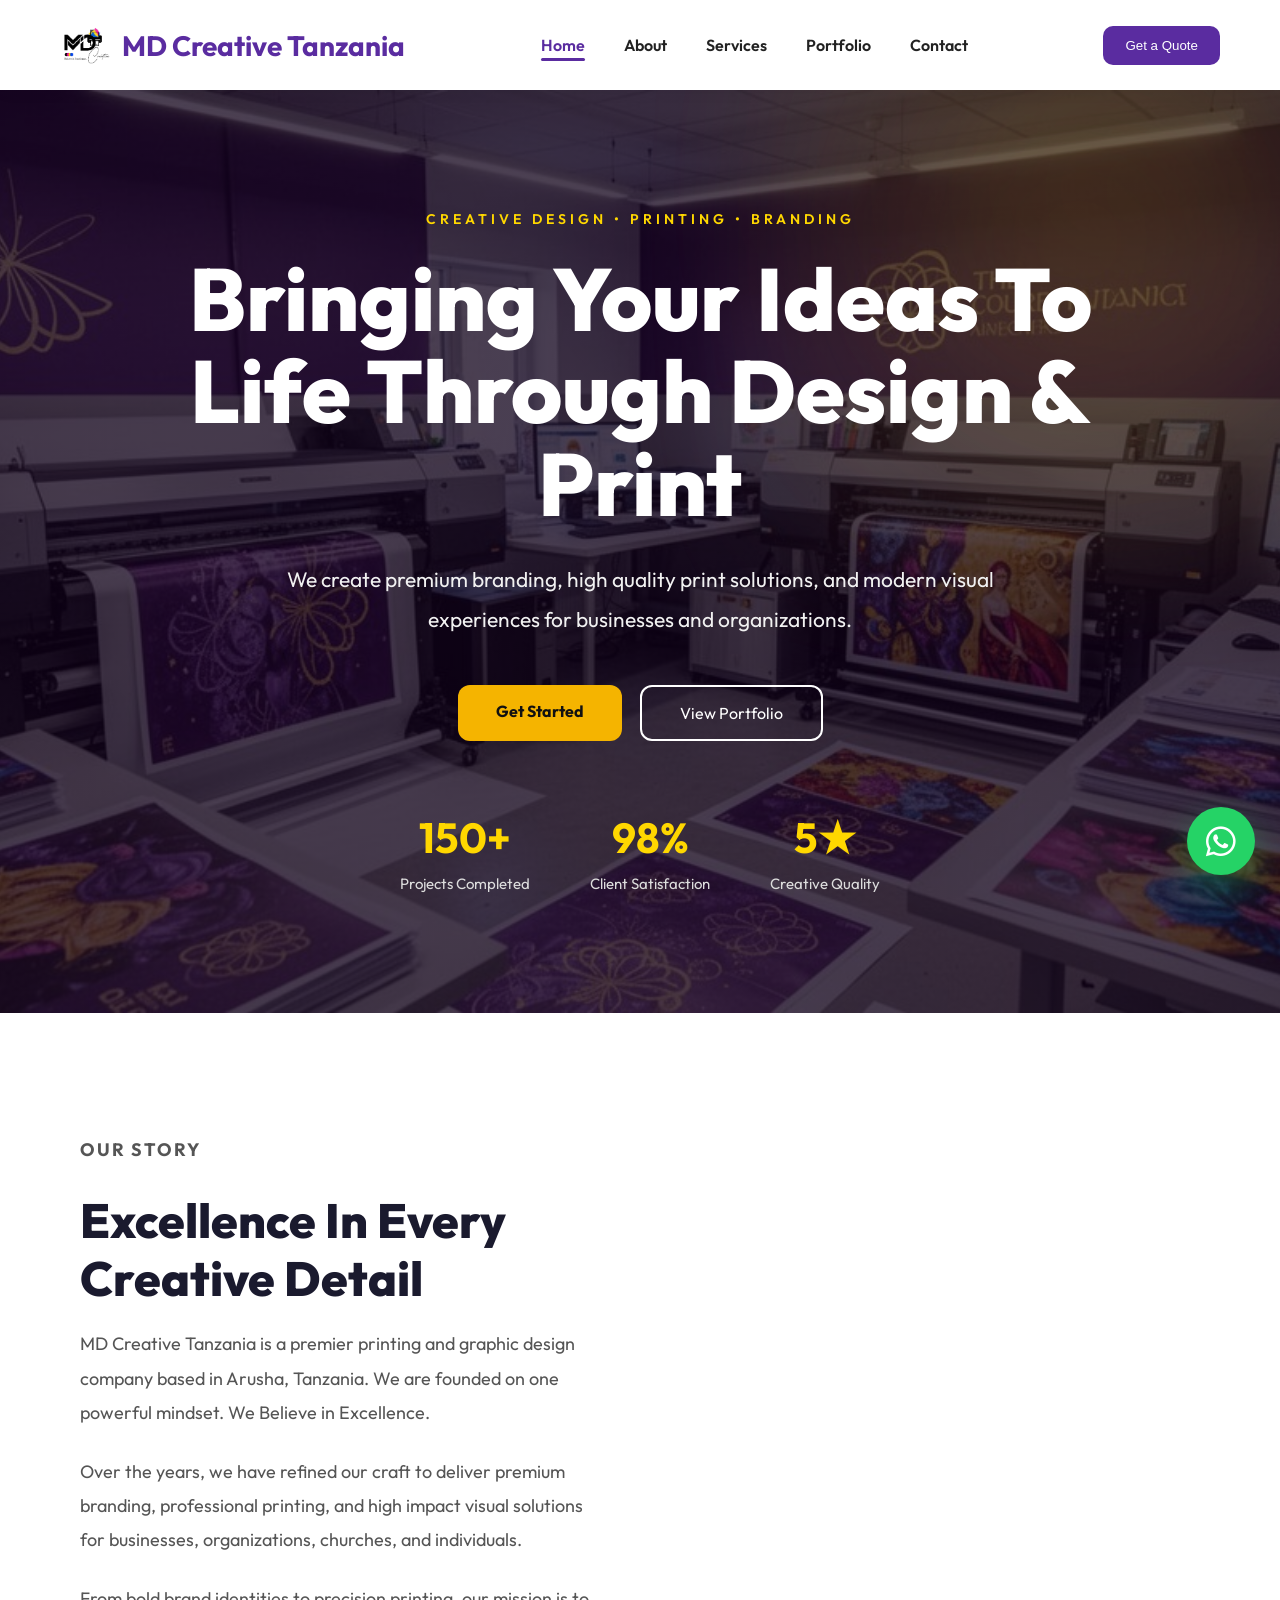
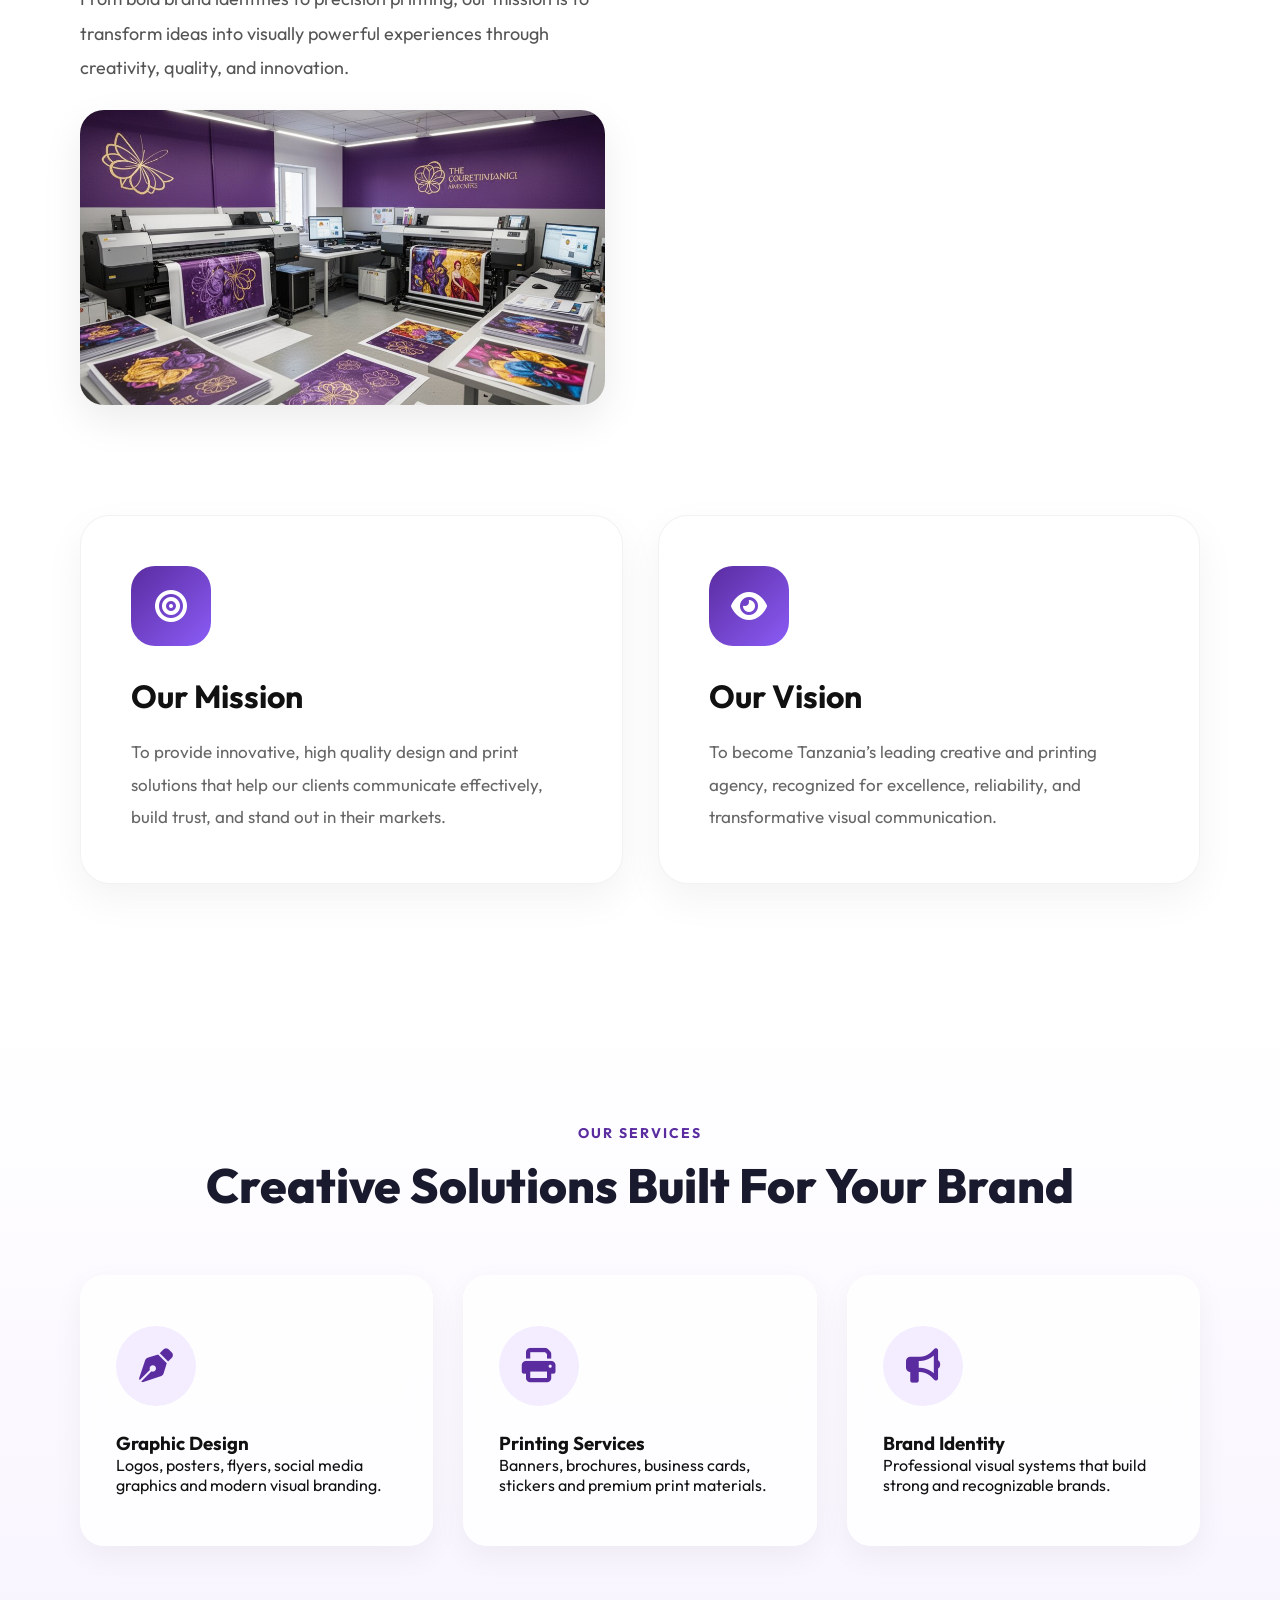
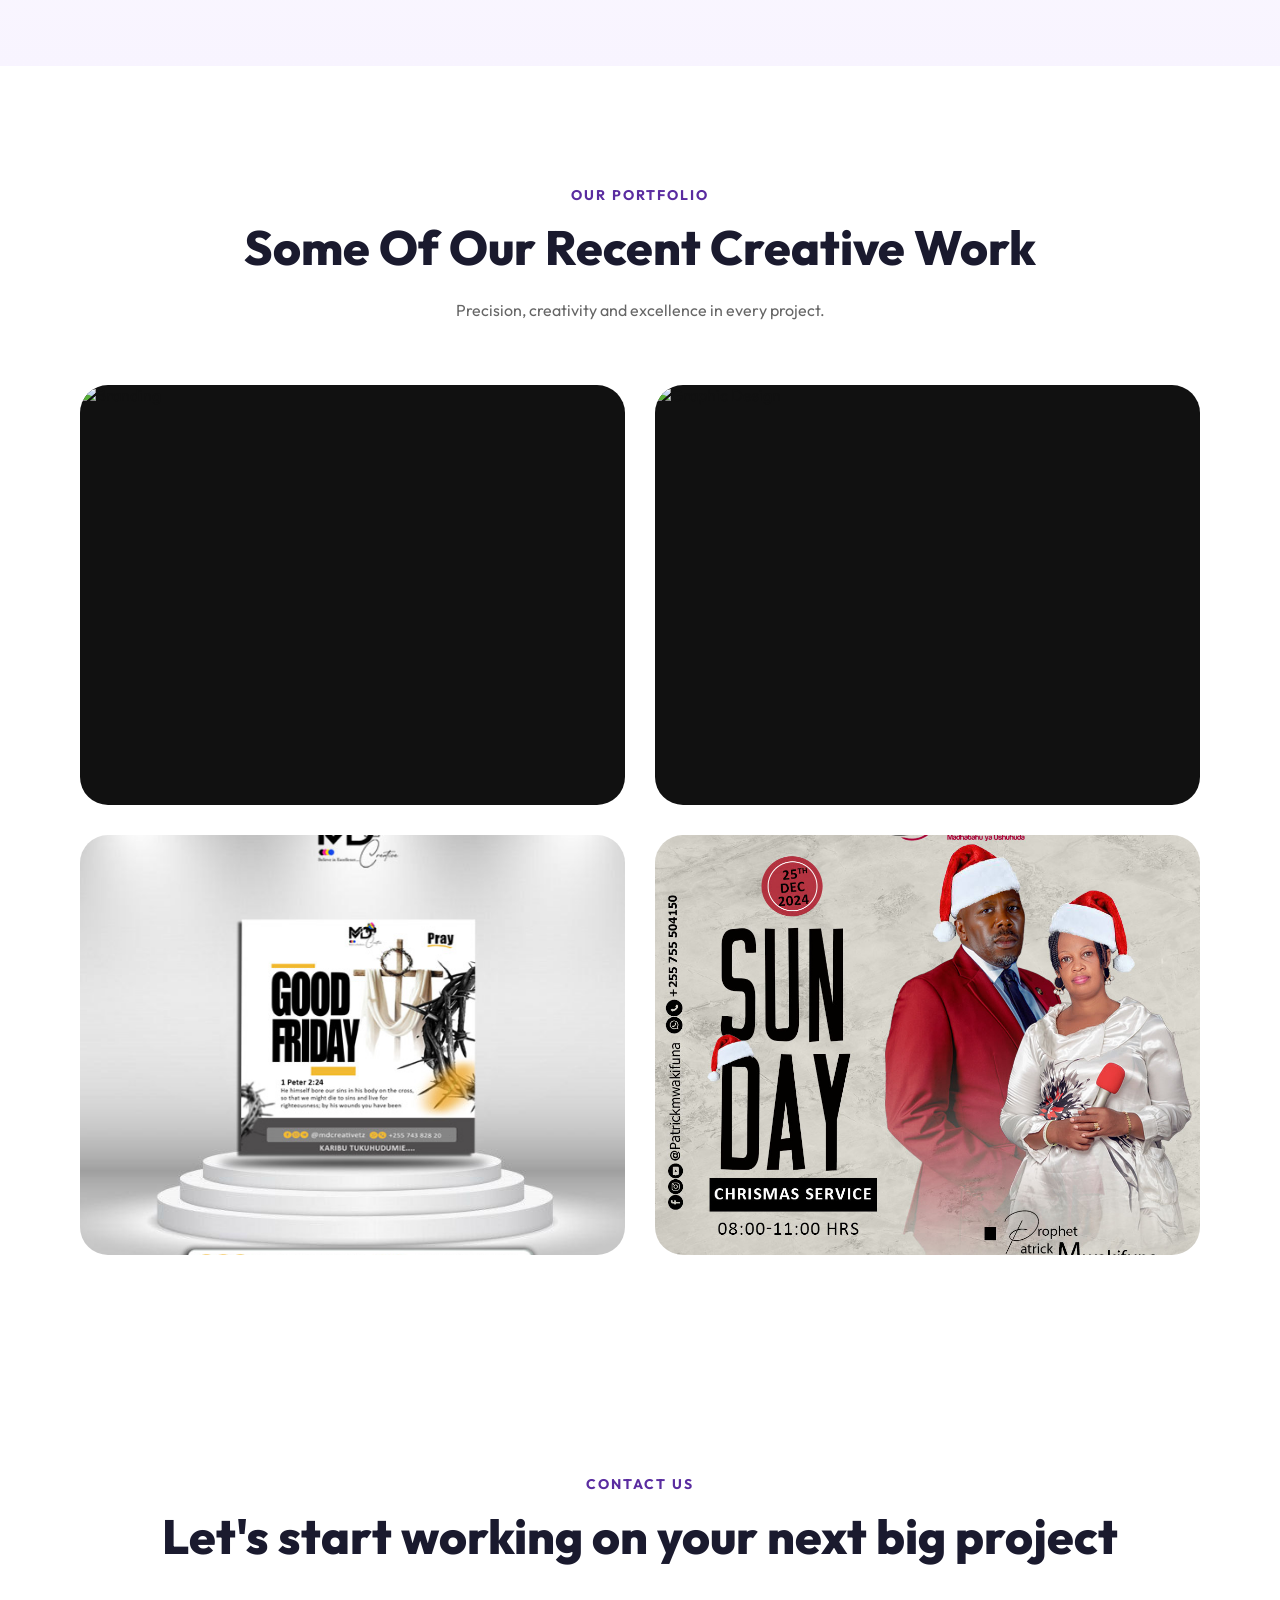
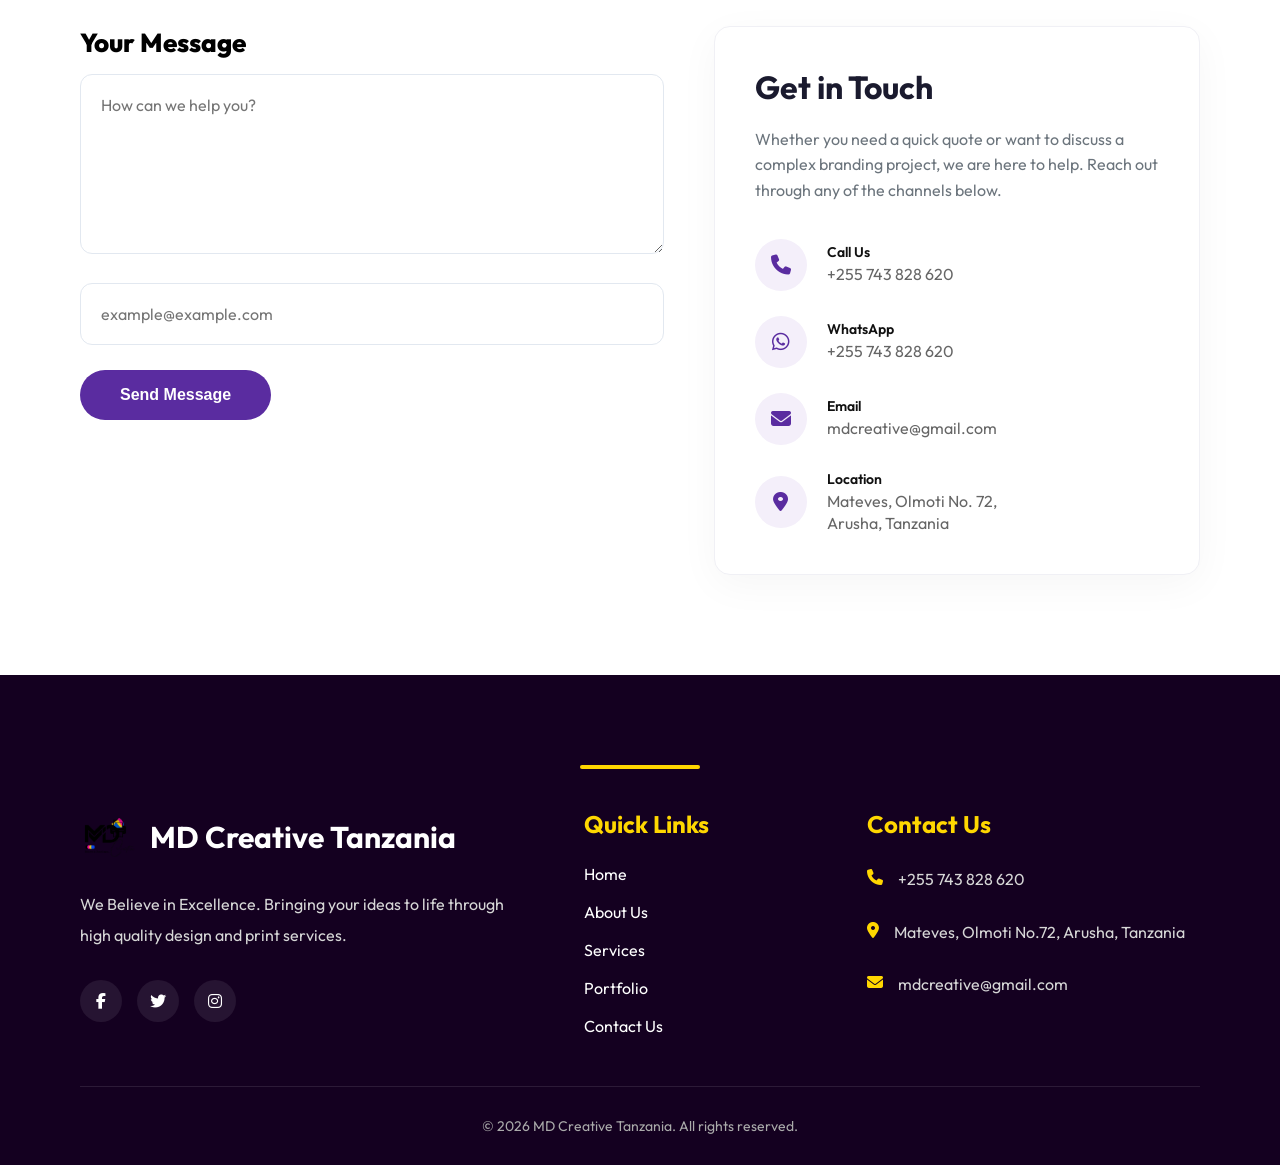
==== index.html @ 498f321c "premium about and mission section update" ====
<!DOCTYPE html>
<html lang="en">

<head>
  <meta charset="UTF-8" />
  <meta name="viewport" content="width=device-width, initial-scale=1.0"/>
  <title>MD Creative Tanzania</title>
  <meta name="description" content="MD Creative Tanzania provides graphic design, branding, printing and creative solutions.">
  <link rel="icon" href="assets/logo.png">
  <link rel="stylesheet" href="style.css">
  <link rel="preconnect" href="https://fonts.googleapis.com">
  <link rel="preconnect" href="https://fonts.gstatic.com" crossorigin>
  <link href="https://fonts.googleapis.com/css2?family=Outfit:wght@400;600;700;800&display=swap" rel="stylesheet">
  <link rel="stylesheet" href="https://cdnjs.cloudflare.com/ajax/libs/font-awesome/6.5.1/css/all.min.css">
</head>

<body>

  <div class="loader">
    <div class="loader-circle"></div>
  </div>

  <a href="https://wa.me/255743828620" class="whatsapp-btn" target="_blank">
    <i class="fab fa-whatsapp"></i>
  </a>

  <header class="navbar">
    <div class="logo">
      <img src="assets/logo.png" alt="MD Creative Logo">
      <h2>MD Creative Tanzania</h2>
    </div>
    <nav>
      <a class="active" href="#home">Home</a>
      <a href="#about">About</a>
      <a href="#services">Services</a>
      <a href="#portfolio">Portfolio</a>
      <a href="#contact">Contact</a>
    </nav>
    <button class="quote-btn">
      Get a Quote
    </button>
  </header>

  <section class="hero" id="home">
    <div class="hero-gradient"></div>
    <div class="hero-content">
      <p class="small-text">CREATIVE DESIGN • PRINTING • BRANDING</p>
      <h1>Bringing Your Ideas To Life Through Design & Print</h1>
      <p class="hero-description">
        We create premium branding, high quality print solutions, and modern visual experiences for businesses and organizations.
      </p>
      <div class="hero-buttons">
        <a href="#contact" class="primary-btn">Get Started</a>
        <a href="#portfolio" class="secondary-btn">View Portfolio</a>
      </div>
      <div class="hero-stats">
        <div class="hero-stat">
          <h3>150+</h3>
          <p>Projects Completed</p>
        </div>
        <div class="hero-stat">
          <h3>98%</h3>
          <p>Client Satisfaction</p>
        </div>
        <div class="hero-stat">
          <h3>5★</h3>
          <p>Creative Quality</p>
        </div>
      </div>
    </div>
  </section>

  <section class="about fade-up" id="about">
    <div class="about-container-wrapper">
      <div class="about-text">
        <p class="section-tag">Our Story</p>
        <h2>Excellence In Every Creative Detail</h2>
        <p>
          MD Creative Tanzania is a premier printing and graphic design company based in Arusha, Tanzania. We are founded on one powerful mindset. We Believe in Excellence.
        </p>
        <p>
          Over the years, we have refined our craft to deliver premium branding, professional printing, and high impact visual solutions for businesses, organizations, churches, and individuals.
        </p>
        <p>
          From bold brand identities to precision printing, our mission is to transform ideas into visually powerful experiences through creativity, quality, and innovation.
        </p>
      </div>
      <div class="about-image">
        <img src="assets/print.jpg" alt="MD Creative Tanzania">
      </div>
    </div>

    <div class="mission-section">
      <div class="mission-container">
        <div class="mission-card">
          <div class="mission-icon">
            <i class="fas fa-bullseye"></i>
          </div>
          <h3>Our Mission</h3>
          <p>
            To provide innovative, high quality design and print solutions that help our clients communicate effectively, build trust, and stand out in their markets.
          </p>
        </div>
        <div class="mission-card">
          <div class="mission-icon">
            <i class="fas fa-eye"></i>
          </div>
          <h3>Our Vision</h3>
          <p>
            To become Tanzania’s leading creative and printing agency, recognized for excellence, reliability, and transformative visual communication.
          </p>
        </div>
      </div>
    </div>
  </section>

  <section class="services fade-up" id="services">
    <div class="services-header">
      <p class="section-tag">Our Services</p>
      <h2>Creative Solutions Built For Your Brand</h2>
    </div>
    <div class="services-grid">
      <div class="service-card">
        <div class="service-icon">
          <i class="fas fa-pen-nib"></i>
        </div>
        <h3>Graphic Design</h3>
        <p>Logos, posters, flyers, social media graphics and modern visual branding.</p>
      </div>
      <div class="service-card">
        <div class="service-icon">
          <i class="fas fa-print"></i>
        </div>
        <h3>Printing Services</h3>
        <p>Banners, brochures, business cards, stickers and premium print materials.</p>
      </div>
      <div class="service-card">
        <div class="service-icon">
          <i class="fas fa-bullhorn"></i>
        </div>
        <h3>Brand Identity</h3>
        <p>Professional visual systems that build strong and recognizable brands.</p>
      </div>
    </div>
  </section>

  <section class="portfolio" id="portfolio">
    <div class="portfolio-header">
      <p class="section-tag">Our Portfolio</p>
      <h2>Some Of Our Recent Creative Work</h2>
      <p class="portfolio-subtitle">Precision, creativity and excellence in every project.</p>
    </div>
    <div class="portfolio-grid">
      <div class="portfolio-item">
        <img src="assets/work1.jpg" alt="Branding">
        <div class="portfolio-overlay">
          <span class="portfolio-category">Branding</span>
          <h3>Doz Banana Bread Labels</h3>
        </div>
      </div>
      <div class="portfolio-item">
        <img src="assets/work2.jpg" alt="Graphic Design">
        <div class="portfolio-overlay">
          <span class="portfolio-category">Graphic Design</span>
          <h3>MD Creative Services</h3>
        </div>
      </div>
      <div class="portfolio-item">
        <img src="assets/work3.jpg" alt="Posters & Flyers">
        <div class="portfolio-overlay">
          <span class="portfolio-category">Posters & Flyers</span>
          <h3>Good Friday Poster</h3>
        </div>
      </div>
      <div class="portfolio-item">
        <img src="assets/work4.jpg" alt="Branding">
        <div class="portfolio-overlay">
          <span class="portfolio-category">Branding</span>
          <h3>Easter Event</h3>
        </div>
      </div>
    </div>
  </section>

  <section class="contact" id="contact">
    <div class="contact-header">
      <p class="section-tag">Contact Us</p>
      <h2>Let's start working on your next big project</h2>
    </div>
    <div class="contact-container">
      <div class="contact-form-wrapper">
        <form class="contact-form">
          <div class="form-group">
            <label>Your Message</label>
            <textarea placeholder="How can we help you?" required></textarea>
          </div>
          <div class="form-group">
            <input type="email" placeholder="example@example.com" required>
          </div>
          <button type="submit" class="send-btn">Send Message</button>
        </form>
      </div>
      <div class="contact-info-card">
        <h3>Get in Touch</h3>
        <p class="info-desc">
          Whether you need a quick quote or want to discuss a complex branding project, we are here to help. Reach out through any of the channels below.
        </p>
        <div class="info-links-list">
          <div class="info-item">
            <div class="info-icon-box">
              <i class="fas fa-phone"></i>
            </div>
            <div class="info-text">
              <span>Call Us</span>
              <p>+255 743 828 620</p>
            </div>
          </div>
          <div class="info-item">
            <div class="info-icon-box">
              <i class="fab fa-whatsapp"></i>
            </div>
            <div class="info-text">
              <span>WhatsApp</span>
              <p>+255 743 828 620</p>
            </div>
          </div>
          <div class="info-item">
            <div class="info-icon-box">
              <i class="fas fa-envelope"></i>
            </div>
            <div class="info-text">
              <span>Email</span>
              <p>mdcreative@gmail.com</p>
            </div>
          </div>
          <div class="info-item">
            <div class="info-icon-box">
              <i class="fas fa-location-dot"></i>
            </div>
            <div class="info-text">
              <span>Location</span>
              <p>Mateves, Olmoti No. 72,<br>Arusha, Tanzania</p>
            </div>
          </div>
        </div>
      </div>
    </div>
  </section>

  <footer class="footer">
    <div class="footer-container">
      <div class="footer-box">
        <div class="footer-logo">
          <img src="assets/logo.png" alt="Logo">
          <h2>MD Creative Tanzania</h2>
        </div>
        <p>
          We Believe in Excellence. Bringing your ideas to life through high quality design and print services.
        </p>
        <div class="social-icons">
          <a href="#"><i class="fab fa-facebook-f"></i></a>
          <a href="#"><i class="fab fa-twitter"></i></a>
          <a href="#"><i class="fab fa-instagram"></i></a>
        </div>
      </div>
      <div class="footer-box">
        <h3>Quick Links</h3>
        <div class="footer-links">
          <a href="#home">Home</a>
          <a href="#about">About Us</a>
          <a href="#services">Services</a>
          <a href="#portfolio">Portfolio</a>
          <a href="#contact">Contact Us</a>
        </div>
      </div>
      <div class="footer-box">
        <h3>Contact Us</h3>
        <div class="footer-contact">
          <p><i class="fas fa-phone"></i> +255 743 828 620</p>
          <p><i class="fas fa-location-dot"></i> Mateves, Olmoti No.72, Arusha, Tanzania</p>
          <p><i class="fas fa-envelope"></i> mdcreative@gmail.com</p>
        </div>
      </div>
    </div>
    <div class="footer-bottom">
      <p>© 2026 MD Creative Tanzania. All rights reserved.</p>
    </div>
  </footer>

  <script src="script.js"></script>
</body>
</html>
---- style.css ----
*{
  margin:0;
  padding:0;
  box-sizing:border-box;
  scroll-behavior:smooth;
}

body{
  font-family:'Outfit', sans-serif;
  background:white;
  overflow-x:hidden;
  color:#111;
}

/* NAVBAR */

.navbar{
  display:flex;
  justify-content:space-between;
  align-items:center;
  padding:20px 60px;
  background:rgba(255,255,255,0.75);
  backdrop-filter:blur(12px);
  position:sticky;
  top:0;
  z-index:1000;
  box-shadow:0 2px 15px rgba(0,0,0,0.05);
}

.logo{
  display:flex;
  align-items:center;
  gap:12px;
}

.logo img{
  width:50px;
  height:50px;
  object-fit:contain;
}

.logo h2{
  font-size:28px;
  color:#5a2ca0;
}

nav a{
  text-decoration:none;
  color:#222;
  margin:0 18px;
  font-weight:600;
  transition:0.3s ease;
}

nav a:hover,
nav a.active{
  color:#5a2ca0;
}

.quote-btn{
  background:#5a2ca0;
  color:white;
  border:none;
  padding:12px 22px;
  border-radius:10px;
  cursor:pointer;
  transition:0.3s ease;
}

.quote-btn:hover{
  background:#4b0082;
  transform:translateY(-2px);
}

/* HERO */

.hero{
  position:relative;
  min-height:100vh;
  background: linear-gradient(rgba(15,0,25,0.75), rgba(15,0,25,0.75)), url('assets/hero.jpg');
  background-size:cover;
  background-position:center;
  display:flex;
  justify-content:center;
  align-items:center;
  padding:120px 20px;
  overflow:hidden;
  animation: heroZoom 25s ease-in-out infinite alternate;
}

.hero-gradient{
  position:absolute;
  width:700px;
  height:700px;
  background: radial-gradient(rgba(255,215,0,0.12), transparent);
  top:-200px;
  right:-150px;
  filter:blur(50px);
  animation:floatGlow 10s ease-in-out infinite;
}

.hero-content{
  position:relative;
  z-index:2;
  max-width:950px;
  text-align:center;
}

.small-text{
  color:gold;
  letter-spacing:4px;
  font-size:14px;
  margin-bottom:25px;
  font-weight:600;
}

.hero h1{
  font-size:88px;
  line-height:1.05;
  font-weight:800;
  color:white;
  margin-bottom:30px;
}

.hero-description{
  color:#f1f1f1;
  font-size:21px;
  line-height:1.9;
  max-width:760px;
  margin:auto;
  margin-bottom:45px;
}

.hero-buttons{
  display:flex;
  justify-content:center;
  gap:18px;
  margin-bottom:70px;
}

.hero-stats{
  display:flex;
  justify-content:center;
  gap:60px;
  flex-wrap:wrap;
}

.hero-stat{
  color:white;
}

.hero-stat h3{
  font-size:42px;
  color:gold;
  margin-bottom:10px;
}

.hero-stat p{
  color:#ddd;
  font-size:15px;
}

.primary-btn{
  background:#f5b400;
  color:#111;
  padding:16px 38px;
  border-radius:12px;
  text-decoration:none;
  font-weight:700;
  transition:0.3s;
}

.primary-btn:hover,
.quote-btn:hover{
  transform:translateY(-4px);
  box-shadow:0 12px 30px rgba(245,180,0,0.35);
}

.secondary-btn{
  border:2px solid white;
  color:white;
  padding:16px 38px;
  border-radius:12px;
  text-decoration:none;
  transition:0.3s;
}

.secondary-btn:hover{
  background:white;
  color:#2b0047;
  transform:translateY(-4px);
}

/* SECTION TITLES (HAPA NDIO TUMEWEKA UKUBWA NA RANGI IFANANE NA CONTACT) */

.section-tag {
  color: #5a2ca0; 
  font-weight: 700;
  letter-spacing: 2px;
  margin-bottom: 15px;
  text-transform: uppercase;
  font-size: 14px;
  display: block;
}

.about-text h2,
.services-header h2,
.portfolio-header h2,
.contact-header h2 {
  font-size: 48px;       
  font-weight: 800;       
  color: #1a1a2e;        
  line-height: 1.2;
  margin-bottom: 20px;
}

.services-header,
.portfolio-header,
.contact-header {
  text-align: center; 
  margin-bottom: 60px;
}

/* ABOUT */

.about{
  display:grid;
  grid-template-columns:1fr 1fr;
  gap:70px;
  align-items:center;
  padding:120px 80px;
  background:white;
  position:relative;
  z-index:2;
}

.about-text p{
  color:#555;
  line-height:1.9;
  margin-bottom:25px;
  font-size:18px;
}

.about-image img{
  width:100%;
  border-radius:24px;
  display:block;
  box-shadow:0 15px 40px rgba(0,0,0,0.08);
}

/* MISSION & VISION */

.mission-section{
  grid-column: span 2; /* Inafanya mission ijae chini ya about vizuri */
  padding: 40px 0 0 0;
  background:white;
}

.mission-container{
  display:grid;
  grid-template-columns:repeat(2,1fr);
  gap:35px;
}

.mission-card{
  background:#fff;
  padding:50px;
  border-radius:30px;
  box-shadow: 0 15px 40px rgba(0,0,0,0.05);
  transition:0.4s;
  border:1px solid rgba(0,0,0,0.05);
}

.mission-card:hover{
  transform:translateY(-10px);
}

.mission-icon{
  width:80px;
  height:80px;
  background: linear-gradient(135deg, #5a2ca0, #8b5cf6);
  border-radius:24px;
  display:flex;
  justify-content:center;
  align-items:center;
  color:white;
  font-size:32px;
  margin-bottom:30px;
}

.mission-card h3{
  font-size:32px;
  margin-bottom:20px;
}

.mission-card p{
  color:#666;
  line-height:1.9;
  font-size:17px;
}

/* SERVICES */

.services{
  padding:120px 80px;
  background: linear-gradient(to bottom, #ffffff, #f8f4ff);
}

.services-grid{
  display:grid;
  grid-template-columns:repeat(3,1fr);
  gap:30px;
}

.service-card{
  background:rgba(255,255,255,0.75);
  backdrop-filter:blur(10px);
  padding:50px 35px;
  border-radius:24px;
  box-shadow:0 10px 30px rgba(0,0,0,0.05);
  transition:0.4s;
  border:1px solid rgba(255,255,255,0.4);
}

.service-card:hover{
  transform:translateY(-12px);
  box-shadow:0 15px 40px rgba(90,44,160,0.15);
}

.service-icon{
  width:80px;
  height:80px;
  background:#f3edff;
  border-radius:50%;
  display:flex;
  align-items:center;
  justify-content:center;
  font-size:34px;
  margin-bottom:25px;
  color:#5a2ca0;
}

/* PORTFOLIO */

.portfolio{
  padding:120px 80px;
  background:white;
}

.portfolio-subtitle{
  max-width:700px;
  margin:auto;
  color:#666;
  line-height:1.8;
  margin-top:20px;
}

.portfolio-grid{
  display:grid;
  grid-template-columns:repeat(2,1fr);
  gap:30px;
}

.portfolio-item{
  position:relative;
  overflow:hidden;
  border-radius:28px;
  cursor:pointer;
  height:420px;
  background:#111;
}

.portfolio-item img{
  width:100%;
  height:100%;
  object-fit:cover;
  transition:0.6s;
}

.portfolio-overlay{
  position:absolute;
  inset:0;
  background: linear-gradient(to top, rgba(0,0,0,0.85), rgba(0,0,0,0.1));
  display:flex;
  flex-direction:column;
  justify-content:flex-end;
  padding:35px;
  opacity:0;
  transition:0.5s;
}

.portfolio-category{
  background:white;
  color:#111;
  width:fit-content;
  padding:8px 18px;
  border-radius:40px;
  font-size:14px;
  font-weight:600;
  margin-bottom:18px;
}

.portfolio-overlay h3{
  color:white;
  font-size:30px;
  line-height:1.3;
}

.portfolio-item:hover img{
  transform:scale(1.08);
}

.portfolio-item:hover .portfolio-overlay{
  opacity:1;
}

/* CONTACT */

.contact {
  padding: 100px 80px;
  background: #ffffff;
  font-family: 'Outfit', sans-serif;
}

.contact-container {
  display: grid;
  grid-template-columns: 1.2fr 1fr;
  gap: 50px;
  max-width: 1200px;
  margin: 0 auto;
  align-items: start;
}

.contact-form-wrapper {
  background: #ffffff;
}

.form-group {
  margin-bottom: 25px;
}

.form-group label {
  display: block;
  font-size: 26px;
  font-weight: 800;
  color: #000000;
  margin-bottom: 15px;
}

.contact-form textarea {
  width: 100%;
  min-height: 180px;
  padding: 20px;
  border: 1px solid #e2e8f0;
  border-radius: 12px;
  font-size: 16px;
  font-family: inherit;
  resize: vertical;
  background: #ffffff;
  transition: 0.3s;
}

.contact-form input[type="email"] {
  width: 100%;
  padding: 20px;
  border: 1px solid #e2e8f0;
  border-radius: 12px;
  font-size: 16px;
  font-family: inherit;
  background: #ffffff;
  transition: 0.3s;
}

.contact-form textarea:focus,
.contact-form input:focus {
  outline: none;
  border-color: #5a2ca0;
  box-shadow: 0 0 0 4px rgba(90, 44, 160, 0.1);
}

.send-btn {
  background: #5a2ca0;
  color: white;
  border: none;
  padding: 16px 40px;
  border-radius: 30px;
  font-size: 16px;
  font-weight: 600;
  cursor: pointer;
  transition: 0.3s ease;
}

.send-btn:hover {
  background: #4b0082;
  transform: translateY(-2px);
  box-shadow: 0 8px 20px rgba(90, 44, 160, 0.2);
}

.contact-info-card {
  background: #ffffff;
  padding: 40px;
  border-radius: 16px;
  box-shadow: 0 10px 40px rgba(0, 0, 0, 0.04);
  border: 1px solid #f0f0f5;
}

.contact-info-card h3 {
  font-size: 32px;
  font-weight: 700;
  color: rgb(26, 26, 46);
  margin-bottom: 20px;
}

.info-desc {
  color: #6c757d;
  font-size: 16px;
  line-height: 1.6;
  margin-bottom: 35px;
}

.info-links-list {
  display: flex;
  flex-direction: column;
  gap: 25px;
}

.info-item {
  display: flex;
  align-items: center;
  gap: 20px;
}

.info-icon-box {
  width: 52px;
  height: 52px;
  background: #f4effa;
  border-radius: 50%;
  display: flex;
  justify-content: center;
  align-items: center;
  color: #5a2ca0;
  font-size: 20px;
  flex-shrink: 0;
}

.info-text span {
  display: block;
  font-size: 14px;
  font-weight: 600;
  color: #111111;
  margin-bottom: 2px;
}

.info-text p {
  color: #666666;
  font-size: 16px;
  margin: 0;
  line-height: 1.4;
}

/* FOOTER */

.footer{
  background:#140020;
  color:#ffffff;
  padding:90px 80px 30px;
  position:relative;
}

.footer-container{
  display:grid;
  grid-template-columns:2fr 1fr 1.5fr;
  gap:60px;
  padding-bottom:50px;
  border-bottom:1px solid rgba(255,255,255,0.1);
}

.footer-logo{
  display:flex;
  align-items:center;
  gap:15px;
  margin-bottom:25px;
}

.footer-logo img{
  width:55px;
}

.footer-logo h2{
  font-size:30px;
}

.footer-box p{
  color:#d6d6d6;
  line-height:1.9;
}

.footer-box h3{
  color:gold;
  margin-bottom:25px;
  font-size:24px;
}

.footer-links{
  display:flex;
  flex-direction:column;
  gap:18px;
}

.footer-links a{
  color:white;
  text-decoration:none;
  transition:0.3s;
}

.footer-links a:hover{
  color:gold;
  transform:translateX(5px);
}

.footer-contact{
  display:flex;
  flex-direction:column;
  gap:22px;
}

.footer-contact p{
  display:flex;
  align-items:flex-start;
  gap:15px;
}

.footer-contact i{
  color:gold;
  margin-top:5px;
}

.social-icons{
  display:flex;
  gap:15px;
  margin-top:30px;
}

.social-icons a{
  width:42px;
  height:42px;
  background:rgba(255,255,255,0.08);
  border-radius:50%;
  display:flex;
  justify-content:center;
  align-items:center;
  color:white;
  text-decoration:none;
  transition:0.3s;
}

.social-icons a:hover{
  background:#5a2ca0;
  transform:translateY(-5px);
}

.footer-bottom{
  text-align:center;
  padding-top:30px;
}

.footer-bottom p{
  color:#aaa;
  font-size:14px;
}

/* WHATSAPP BUTTON */

.whatsapp-btn{
  position:fixed;
  right:25px;
  bottom:25px;
  width:68px;
  height:68px;
  background:#25D366;
  color:white;
  border-radius:50%;
  display:flex;
  justify-content:center;
  align-items:center;
  font-size:34px;
  text-decoration:none;
  z-index:999;
  box-shadow:0 15px 35px rgba(37,211,102,0.35);
  animation:whatsappPulse 2s infinite;
  transition:0.3s;
}

.whatsapp-btn:hover{
  transform:scale(1.1);
}

@keyframes whatsappPulse{
  0%{
    box-shadow:0 0 0 0 rgba(37,211,102,0.5);
  }
  70%{
    box-shadow:0 0 0 18px rgba(37,211,102,0);
  }
  100%{
    box-shadow:0 0 0 0 rgba(37,211,102,0);
  }
}

/* GLOBAL EFFECTS */

img{
  transition:0.4s;
}

button,
a{
  transition:0.3s ease;
}

/* ANIMATION */

@keyframes fadeHero{
  from{
    opacity:0;
    transform:translateY(40px);
  }
  to{
    opacity:1;
    transform:translateY(0);
  }
}

/* GLOW EFFECT */

.hero::before{
  content:'';
  position:absolute;
  width:500px;
  height:500px;
  background:rgba(255,215,0,0.08);
  border-radius:50%;
  filter:blur(120px);
  top:-150px;
  right:-100px;
  animation:floatGlow 8s ease-in-out infinite;
}

@keyframes floatGlow{
  0%{
    transform:translateY(0px);
  }
  50%{
    transform:translateY(40px);
  }
  100%{
    transform:translateY(0px);
  }
}

/* SCROLLBAR */

::-webkit-scrollbar{
  width:10px;
}
::-webkit-scrollbar-track{
  background:#f3f3f3;
}
::-webkit-scrollbar-thumb{
  background:#5a2ca0;
  border-radius:20px;
}
::-webkit-scrollbar-thumb:hover{
  background:#3d0066;
}

/* SCROLL REVEAL */

.fade-up{
  opacity:0;
  transform:translateY(60px);
  transition:1s ease;
}
.fade-up.show{
  opacity:1;
  transform:translateY(0);
}

/* LOADER */

.loader{
  position:fixed;
  inset:0;
  background:white;
  display:flex;
  justify-content:center;
  align-items:center;
  z-index:99999;
  animation:hideLoader 1s forwards;
  animation-delay:1.8s;
}
.loader-circle{
  width:70px;
  height:70px;
  border:6px solid #eee;
  border-top:6px solid #5a2ca0;
  border-radius:50%;
  animation:spin 1s linear infinite;
}

@keyframes spin{
  100%{
    transform:rotate(360deg);
  }
}
@keyframes hideLoader{
  to{
    opacity:0;
    visibility:hidden;
  }
}

/* IMAGE GLOW */

.portfolio-item::after{
  content:'';
  position:absolute;
  inset:0;
  background:linear-gradient(transparent, rgba(255,215,0,0.15));
  opacity:0;
  transition:0.4s;
}
.portfolio-item:hover::after{
  opacity:1;
}

.service-icon{
  animation:floatIcon 4s ease-in-out infinite;
}

@keyframes floatIcon{
  0%{
    transform:translateY(0px);
  }
  50%{
    transform:translateY(-10px);
  }
  100%{
    transform:translateY(0px);
  }
}

.footer::before{
  content:'';
  display:block;
  width:120px;
  height:4px;
  background:gold;
  margin:0 auto 40px;
  border-radius:10px;
}

.service-card{
  position:relative;
  overflow:hidden;
}
.service-card::before{
  content:'';
  position:absolute;
  inset:0;
  border-radius:24px;
  padding:1px;
  background: linear-gradient(135deg, rgba(255,215,0,0.4), rgba(90,44,160,0.4));
  -webkit-mask: linear-gradient(#fff 0 0) content-box, linear-gradient(#fff 0 0);
  -webkit-mask-composite:xor;
  mask-composite:exclude;
  opacity:0;
  transition:0.4s;
}
.service-card:hover::before{
  opacity:1;
}

nav a{
  position:relative;
}
nav a::after{
  content:'';
  position:absolute;
  left:0;
  bottom:-6px;
  width:0%;
  height:3px;
  background:#5a2ca0;
  border-radius:10px;
  transition:0.3s;
}
nav a:hover::after,
nav a.active::after{
  width:100%;
}

.primary-btn,
.quote-btn{
  position:relative;
  overflow:hidden;
}
.primary-btn::before,
.quote-btn::before{
  content:'';
  position:absolute;
  top:0;
  left:-100%;
  width:100%;
  height:100%;
  background: linear-gradient(120deg, transparent, rgba(255,255,255,0.4), transparent);
  transition:0.7s;
}
.primary-btn:hover::before,
.quote-btn:hover::before{
  left:100%;
}

.navbar.scrolled{
  padding:15px 60px;
  box-shadow:0 10px 30px rgba(0,0,0,0.08);
}

@keyframes heroZoom {
  from {
    background-size: 100%;
  }
  to {
    background-size: 115%;
  }
}

/* RESPONSIVE & MOBILE (ZOTE ZIMEUNGANISHWA SEHEMU MOJA CHINI ILI ZISIGONGANE) */

@media(max-width:992px){
  .navbar{
    padding:20px;
    flex-direction:column;
    gap:20px;
  }
  nav{
    display:flex;
    flex-direction:column;
    align-items:center;
    gap:15px;
  }
  .hero h1{
    font-size:52px;
  }
  .about{
    grid-template-columns:1fr;
    gap: 40px;
  }
  .mission-section {
    grid-column: span 1;
  }
  .mission-container {
    grid-template-columns: 1fr;
  }
  .services-grid{
    grid-template-columns:1fr;
  }
  .portfolio-grid{
    grid-template-columns:1fr;
  }
  .contact-container {
    grid-template-columns: 1fr;
    gap: 40px;
  }
  .footer-container{
    grid-template-columns:1fr;
    gap:50px;
  }
}

@media(max-width:900px){
  .hero h1{
    font-size:54px;
  }
  .hero-description{
    font-size:18px;
  }
  .hero-buttons{
    flex-direction:column;
  }
  .hero-stats{
    gap:35px;
  }
  .portfolio{
    padding:80px 20px;
  }
  .footer{
    padding:80px 25px 30px;
  }
}

@media(max-width:600px){
  .hero{
    height:auto;
    padding:140px 20px;
  }
  .hero h1{
    font-size:42px;
  }
  .hero-description{
    font-size:17px;
    line-height:1.7;
  }
  .primary-btn,
  .secondary-btn{
    width:100%;
  }
  .about,
  .services,
  .portfolio,
  .contact{
    padding:80px 20px;
  }
  .contact-header h2 {
    font-size: 36px;
  }
}
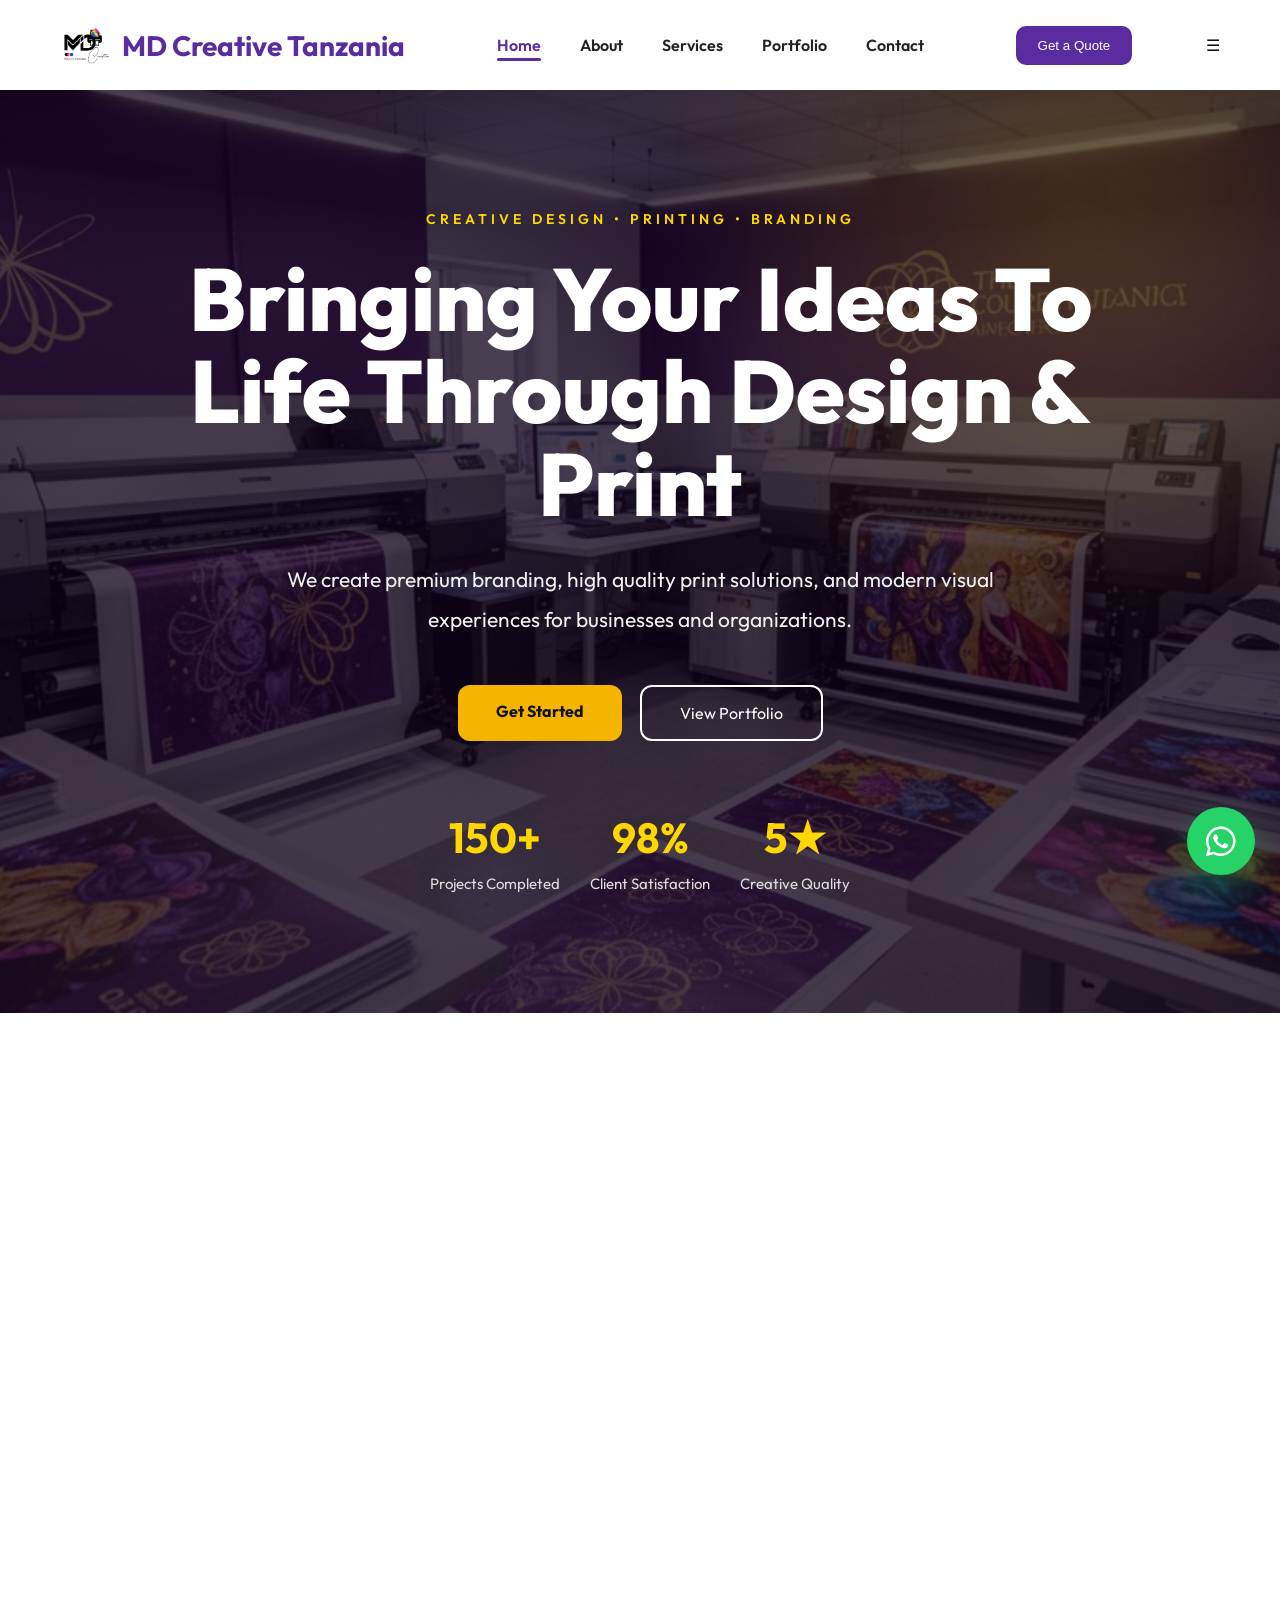
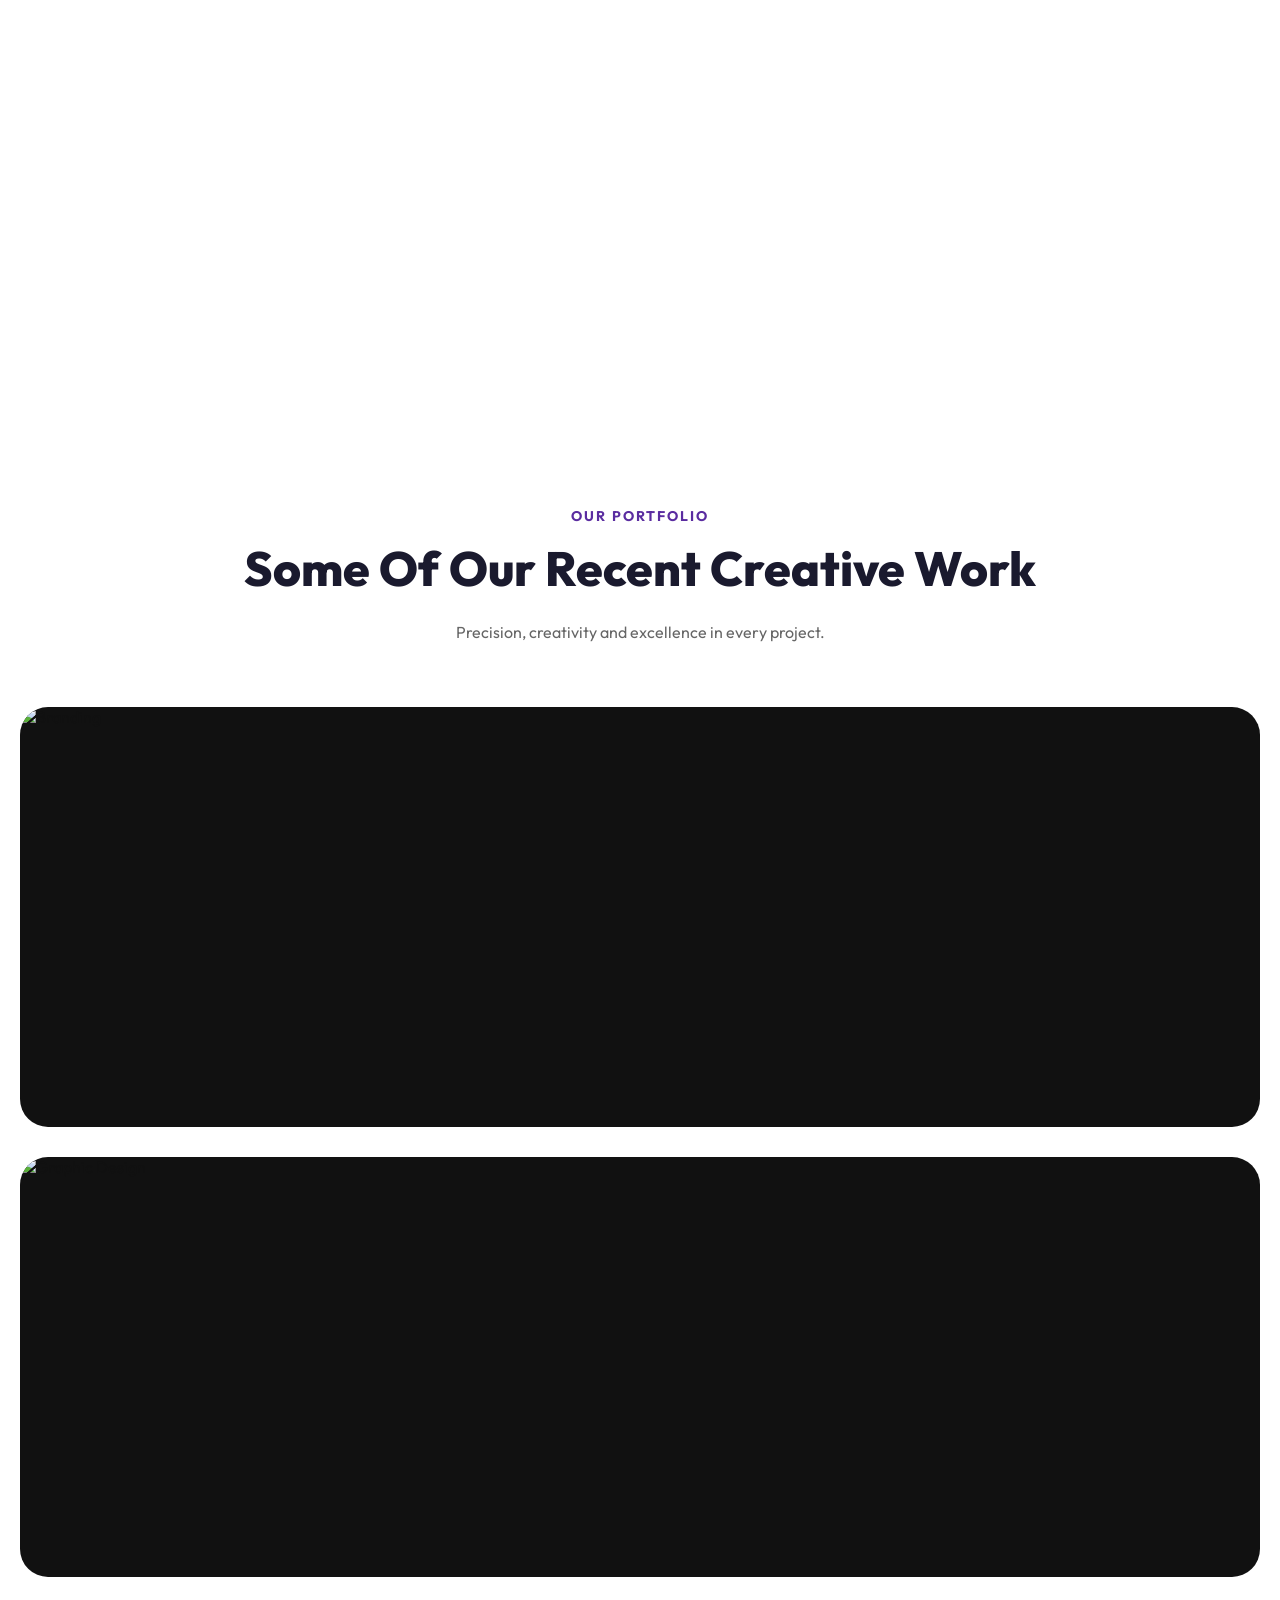
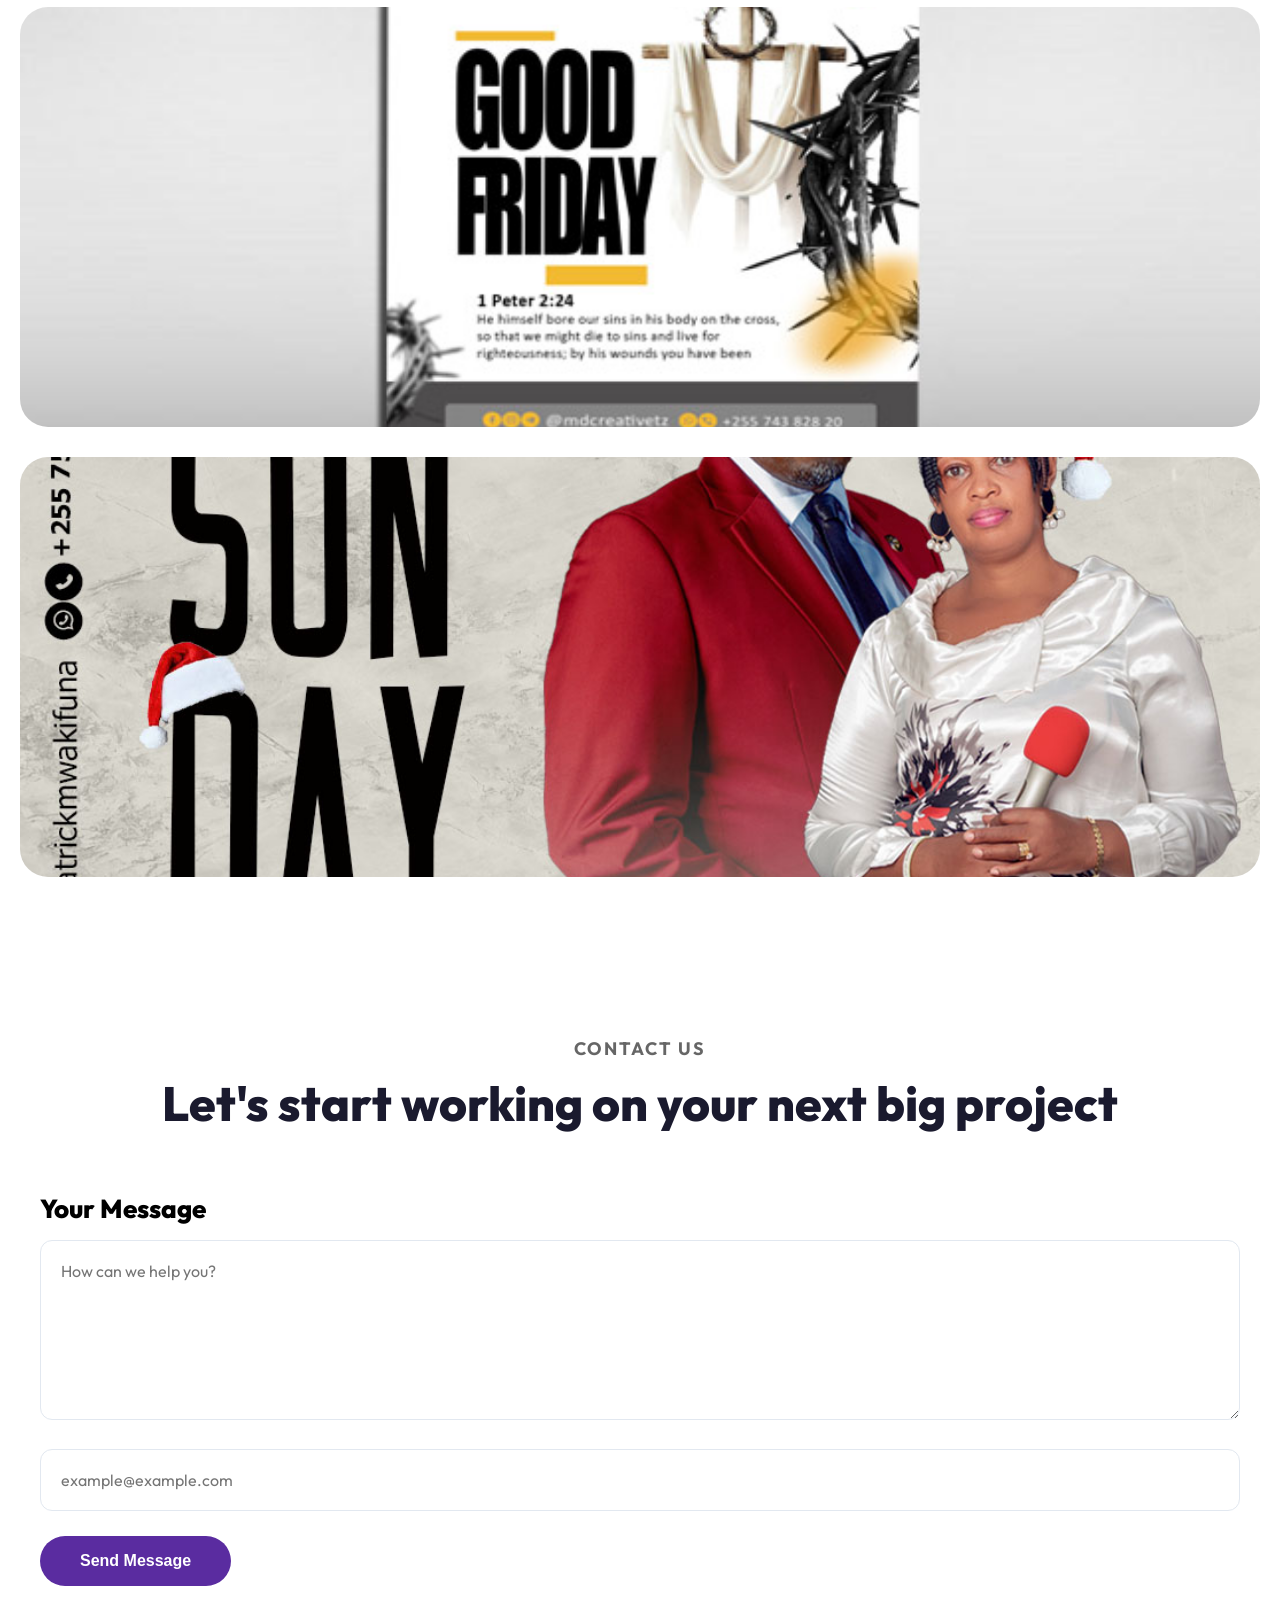
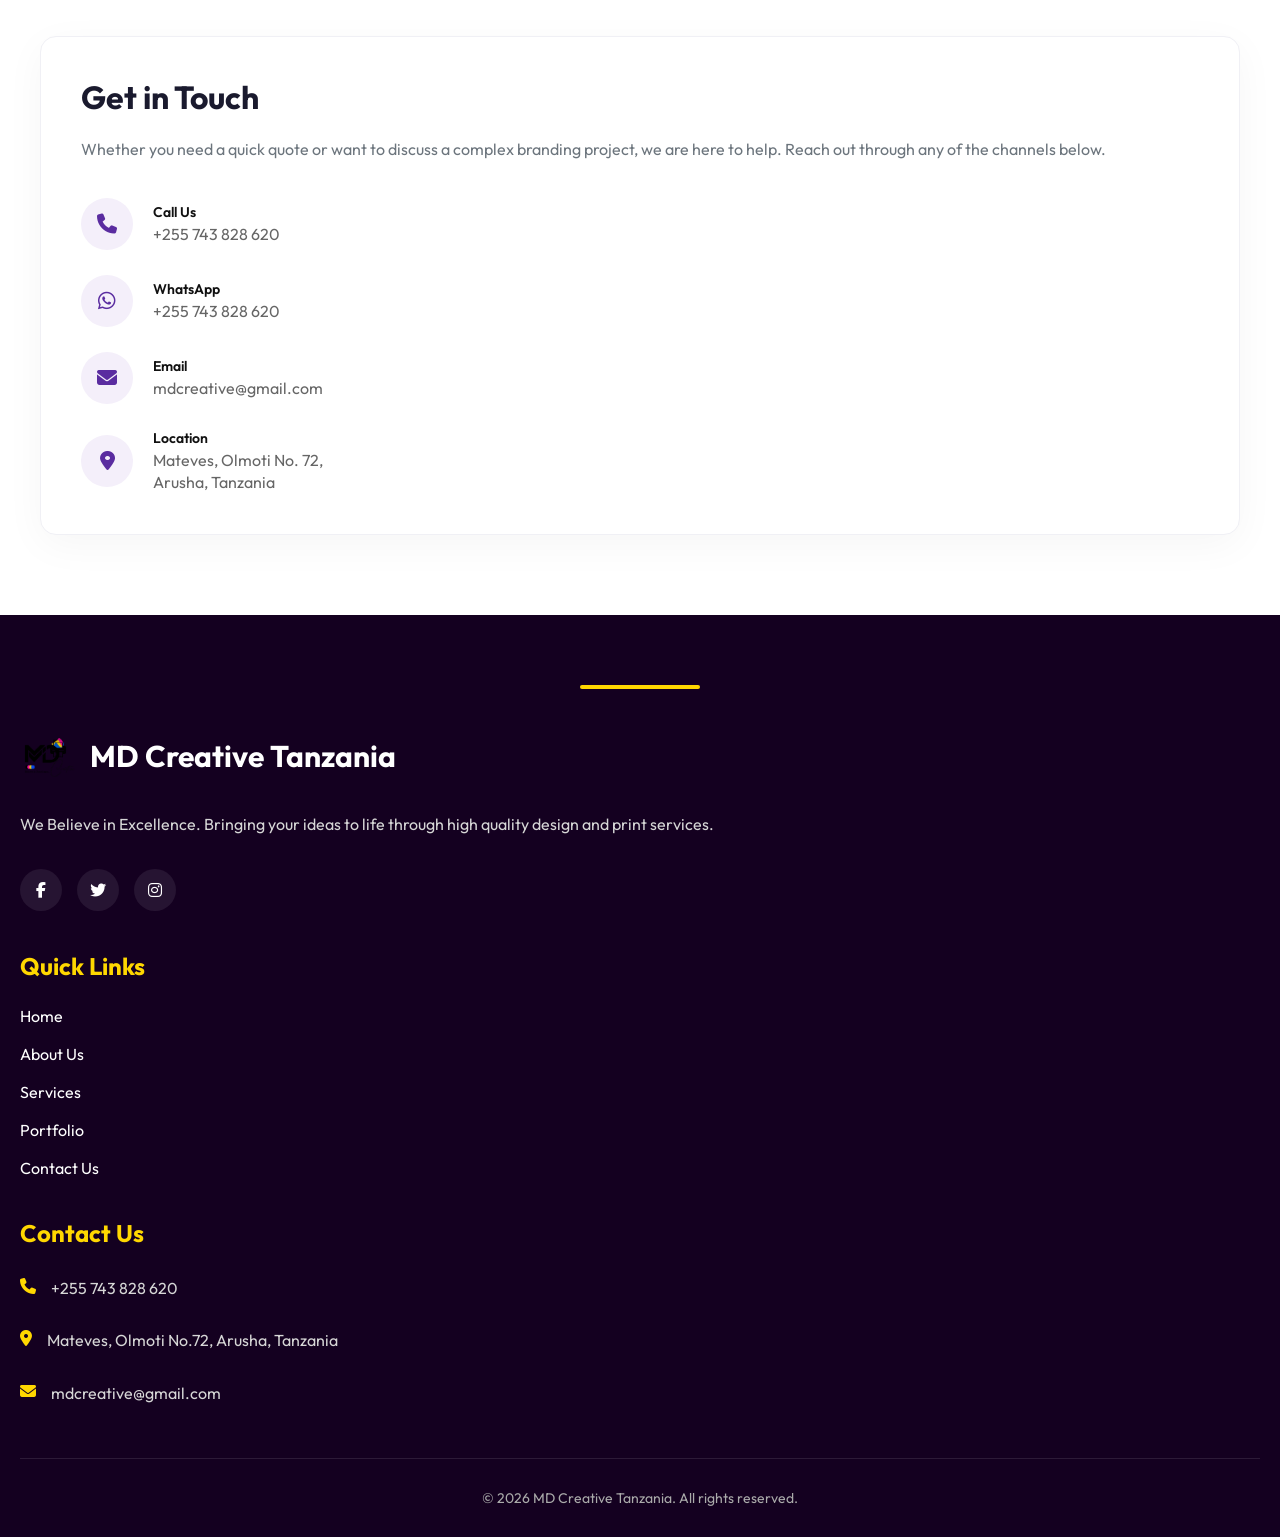
==== commit 78d2d84c: "premium about and mission section update" ====
--- a/index.html
+++ b/index.html
@@ -39,6 +39,7 @@
     <button class="quote-btn">
       Get a Quote
     </button>
+    <div class="menu-toggle">☰</div>
   </header>
 
   <section class="hero" id="home">
--- a/style.css
+++ b/style.css
@@ -246,6 +246,11 @@
   border-radius:24px;
   display:block;
   box-shadow:0 15px 40px rgba(0,0,0,0.08);
+}.about-container-wrapper{
+  display:grid;
+  grid-template-columns:1fr 1fr;
+  gap:70px;
+  align-items:center;
 }
 
 /* MISSION & VISION */
@@ -413,13 +418,29 @@
 .portfolio-item:hover .portfolio-overlay{
   opacity:1;
 }
-
 /* CONTACT */
 
 .contact {
   padding: 100px 80px;
   background: #ffffff;
   font-family: 'Outfit', sans-serif;
+}
+
+.contact-header {
+  text-align: center;
+  margin-bottom: 60px;
+}
+
+.contact-header h2 {
+  font-size: 48px;
+  font-weight: 800;
+  color: #1a1a2e;
+  margin-bottom: 10px;
+}
+
+.contact-header p {
+  font-size: 18px;
+  color: #666;
 }
 
 .contact-container {
@@ -430,6 +451,7 @@
   margin: 0 auto;
   align-items: start;
 }
+
 
 .contact-form-wrapper {
   background: #ffffff;
@@ -507,7 +529,7 @@
 .contact-info-card h3 {
   font-size: 32px;
   font-weight: 700;
-  color: rgb(26, 26, 46);
+  color: #1a1a2e;
   margin-bottom: 20px;
 }
 
@@ -556,6 +578,21 @@
   font-size: 16px;
   margin: 0;
   line-height: 1.4;
+}
+
+/* RESPONSIVE DESIGN FOR CONTACT */
+
+@media(max-width: 992px) {
+  .contact {
+    padding: 60px 20px;
+  }
+  .contact-container {
+    grid-template-columns: 1fr;
+    gap: 40px;
+  }
+  .contact-header h2 {
+    font-size: 36px;
+  }
 }
 
 /* FOOTER */
@@ -935,93 +972,163 @@
   }
 }
 
-/* RESPONSIVE & MOBILE (ZOTE ZIMEUNGANISHWA SEHEMU MOJA CHINI ILI ZISIGONGANE) */
-
-@media(max-width:992px){
-  .navbar{
-    padding:20px;
-    flex-direction:column;
-    gap:20px;
-  }
-  nav{
-    display:flex;
-    flex-direction:column;
-    align-items:center;
-    gap:15px;
-  }
+//* =========================
+   MOBILE RESPONSIVE
+========================= */
+
+@media (max-width: 768px){
+
+  .hero{
+    padding: 110px 20px 80px;
+    text-align: left;
+  }
+
+  .hero-content{
+    text-align: left;
+  }
+
   .hero h1{
-    font-size:52px;
-  }
+    font-size: 38px;
+    line-height: 1.2;
+  }
+
+  .hero-description{
+    font-size: 15px;
+    line-height: 1.6;
+  }
+
+  .hero-buttons{
+    flex-direction: column;
+    align-items: stretch;
+  }
+
+  .primary-btn,
+  .secondary-btn{
+    width: 100%;
+  }
+    text-align:center;
+  }
+
+  .hero-stats{
+    gap:30px;
+  }
+
   .about{
     grid-template-columns:1fr;
-    gap: 40px;
-  }
-  .mission-section {
-    grid-column: span 1;
-  }
-  .mission-container {
-    grid-template-columns: 1fr;
-  }
+    padding:80px 20px;
+  }
+
+  .about-container-wrapper{
+    display:grid;
+    gap:40px;
+  }
+
+  .mission-section{
+    grid-column:span 1;
+  }
+
+  .mission-container{
+    grid-template-columns:1fr;
+  }
+
+  .services{
+    padding:80px 20px;
+  }
+
   .services-grid{
     grid-template-columns:1fr;
   }
+
+  .portfolio{
+    padding:80px 20px;
+  }
+
   .portfolio-grid{
     grid-template-columns:1fr;
   }
-  .contact-container {
-    grid-template-columns: 1fr;
-    gap: 40px;
-  }
+
+  .contact{
+    padding:80px 20px;
+  }
+
+  .contact-container{
+    grid-template-columns:1fr;
+  }
+
+  .footer{
+    padding:70px 20px 30px;
+  }
+
   .footer-container{
     grid-template-columns:1fr;
-    gap:50px;
-  }
-}
-
-@media(max-width:900px){
+    gap:40px;
+  }
+
+}@media (max-width: 768px) {
+
+  .navbar{
+    flex-direction: row;
+    padding: 15px 20px;
+  }
+
+  nav{
+    display: none;
+    position: absolute;
+    top: 80px;
+    right: 20px;
+    background: white;
+    flex-direction: column;
+    padding: 20px;
+    border-radius: 16px;
+    box-shadow: 0 10px 30px rgba(0,0,0,0.1);
+  }
+
+  nav.active{
+    display: flex;
+  }
+
+  .menu-toggle{
+    display: block;
+    font-size: 28px;
+    cursor: pointer;
+  }
+}
+
+@media (max-width: 600px){
+
   .hero h1{
-    font-size:54px;
-  }
+    font-size:40px;
+  }
+
   .hero-description{
-    font-size:18px;
-  }
-  .hero-buttons{
-    flex-direction:column;
-  }
-  .hero-stats{
-    gap:35px;
-  }
-  .portfolio{
-    padding:80px 20px;
-  }
-  .footer{
-    padding:80px 25px 30px;
-  }
-}
-
-@media(max-width:600px){
-  .hero{
-    height:auto;
-    padding:140px 20px;
-  }
-  .hero h1{
-    font-size:42px;
-  }
-  .hero-description{
-    font-size:17px;
-    line-height:1.7;
-  }
-  .primary-btn,
-  .secondary-btn{
-    width:100%;
-  }
-  .about,
-  .services,
-  .portfolio,
-  .contact{
-    padding:80px 20px;
-  }
-  .contact-header h2 {
-    font-size: 36px;
-  }
+    font-size:16px;
+  }
+
+  .hero-stat h3{
+    font-size:34px;
+  }
+
+  .about-text h2,
+  .services-header h2,
+  .portfolio-header h2,
+  .contact-header h2{
+    font-size:34px;
+  }
+
+  .portfolio-item{
+    height:300px;
+  }
+
+  .mission-card{
+    padding:35px 25px;
+  }
+
+  .contact-info-card{
+    padding:30px 25px;
+  }
+
+  .footer-logo h2{
+    font-size:24px;
+  }
+
 }
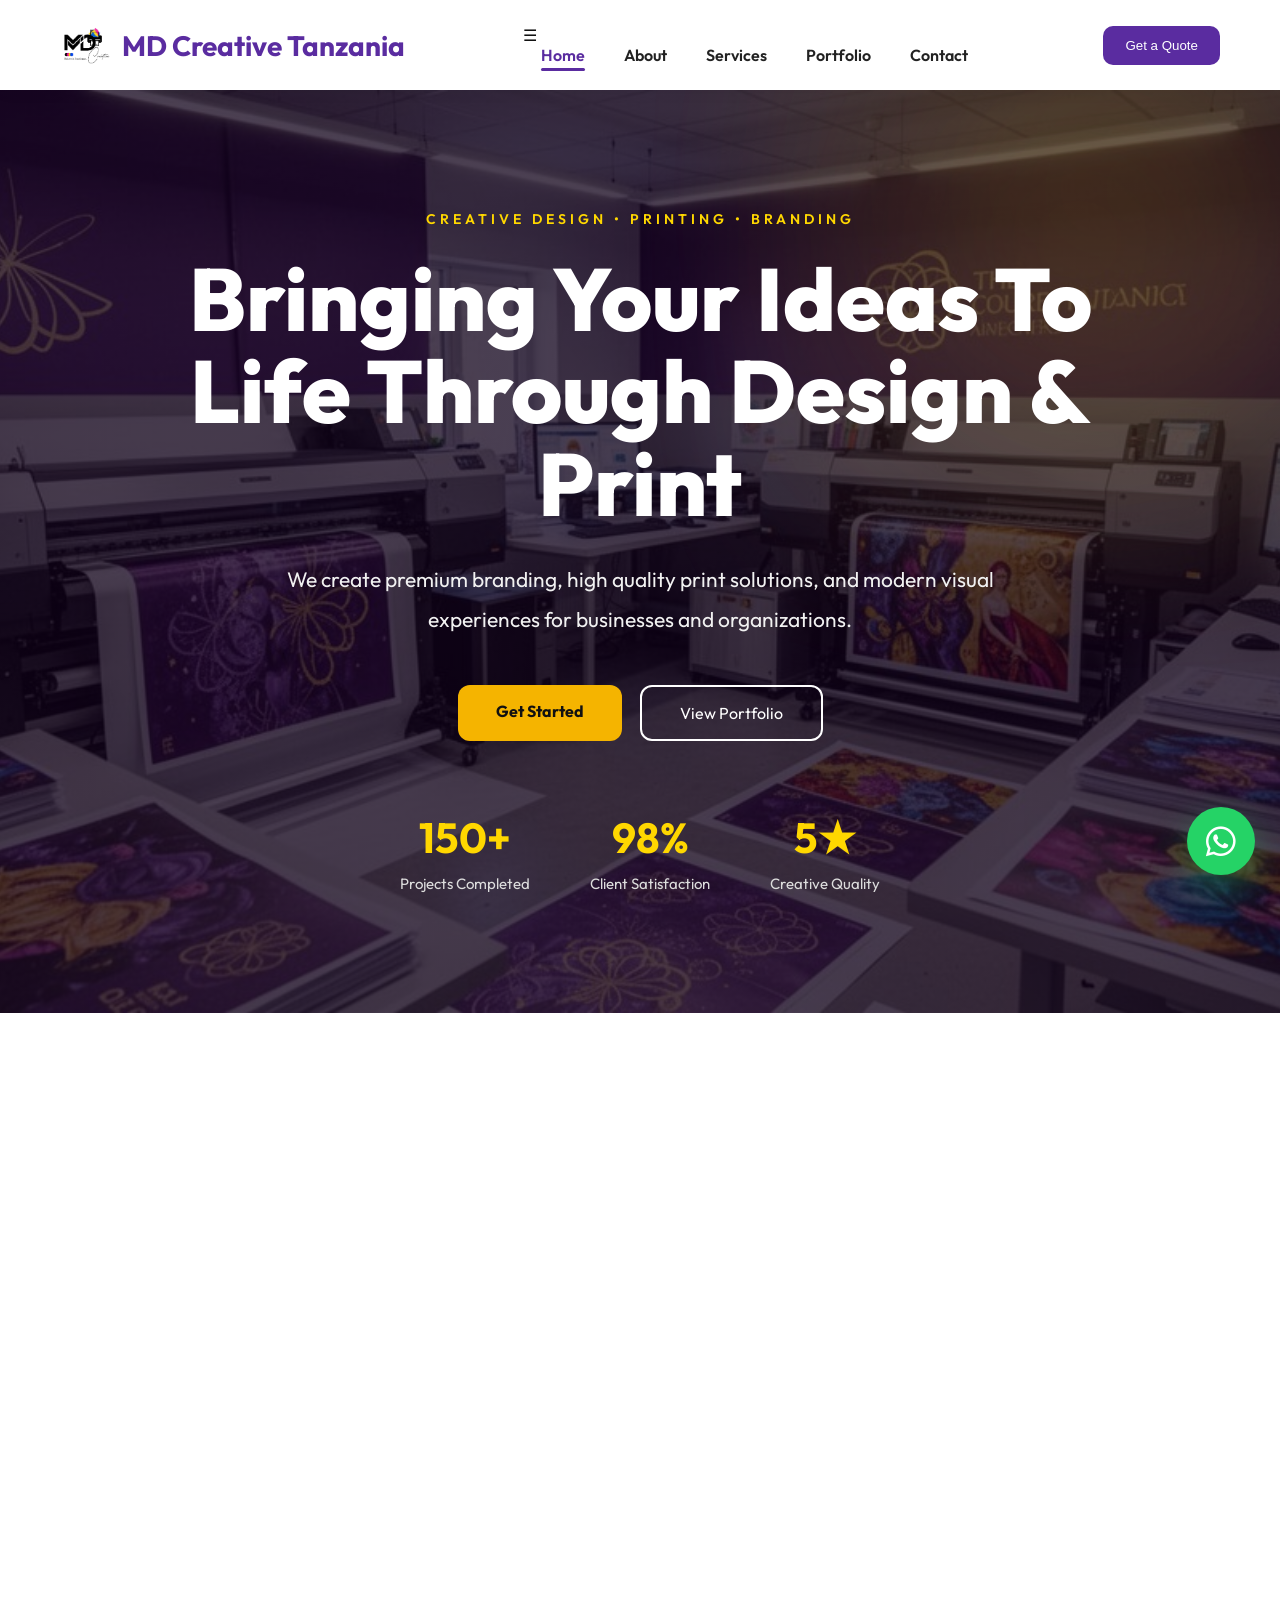
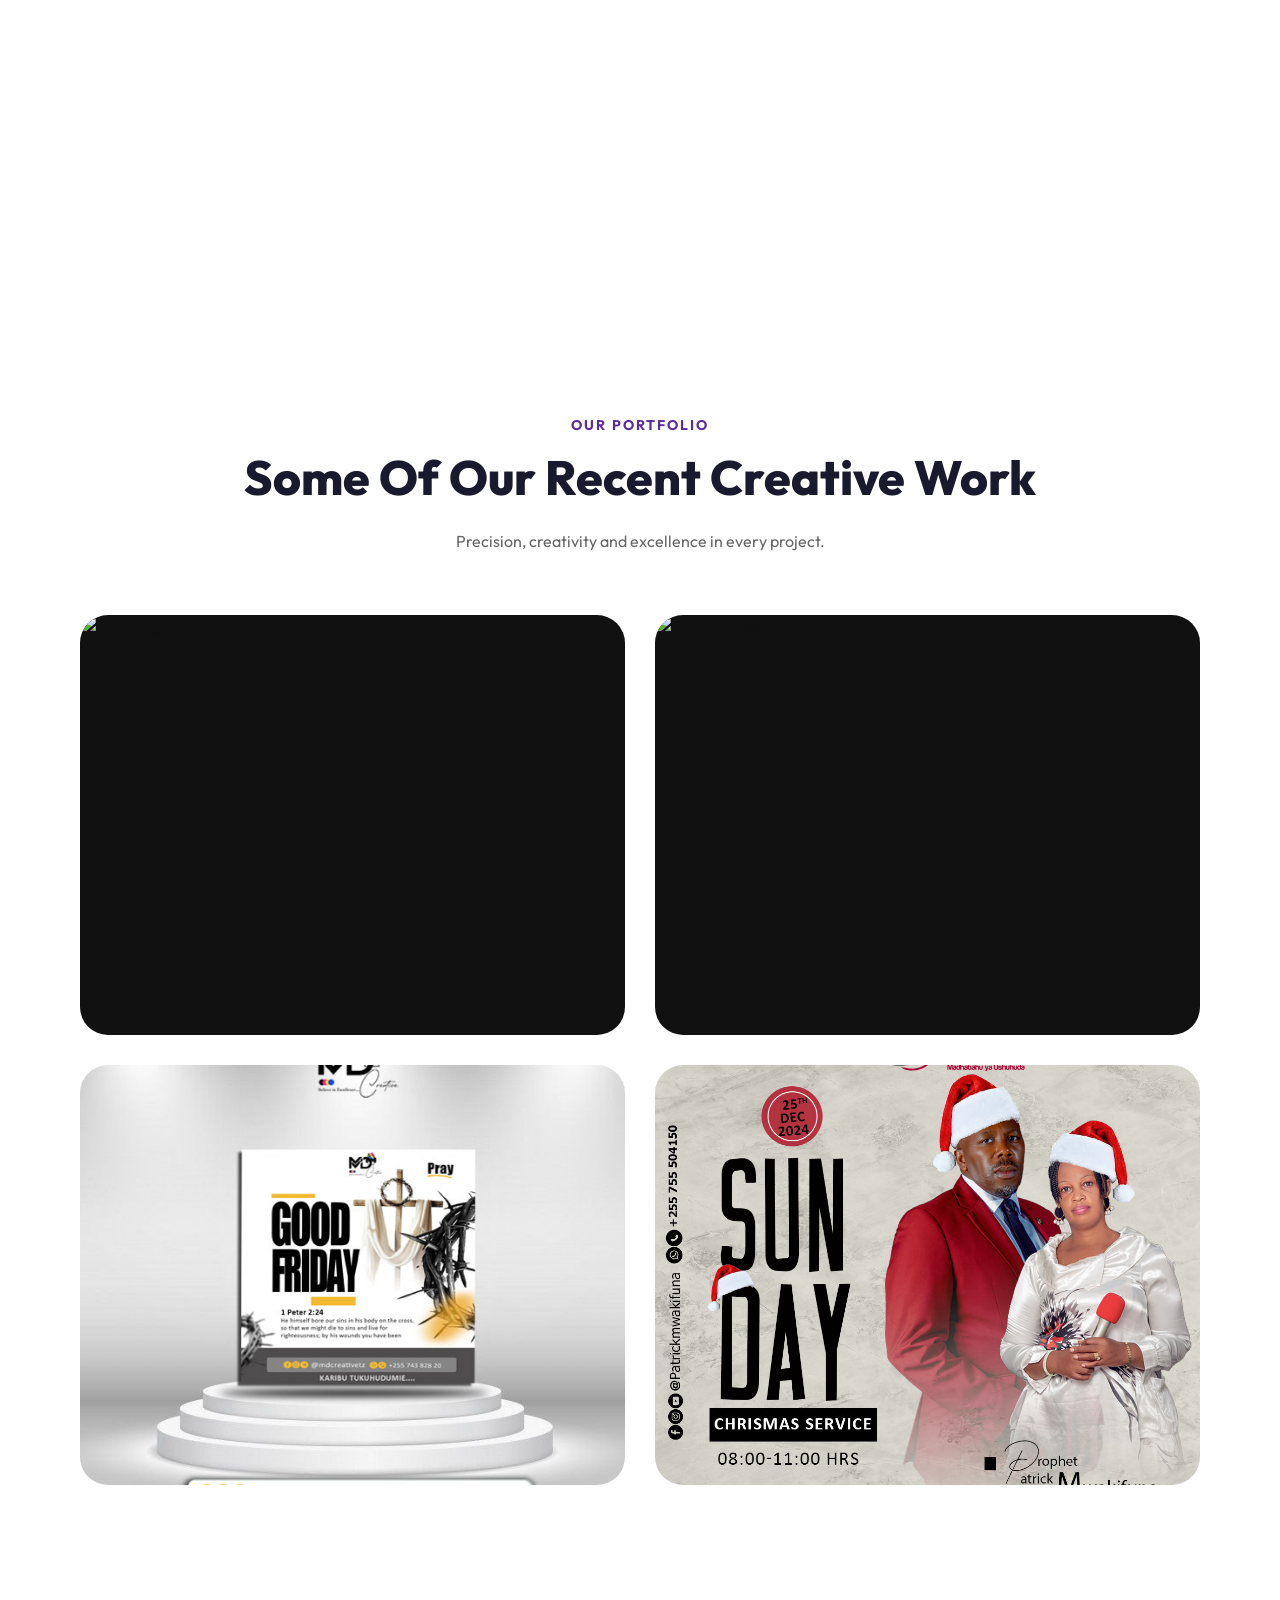
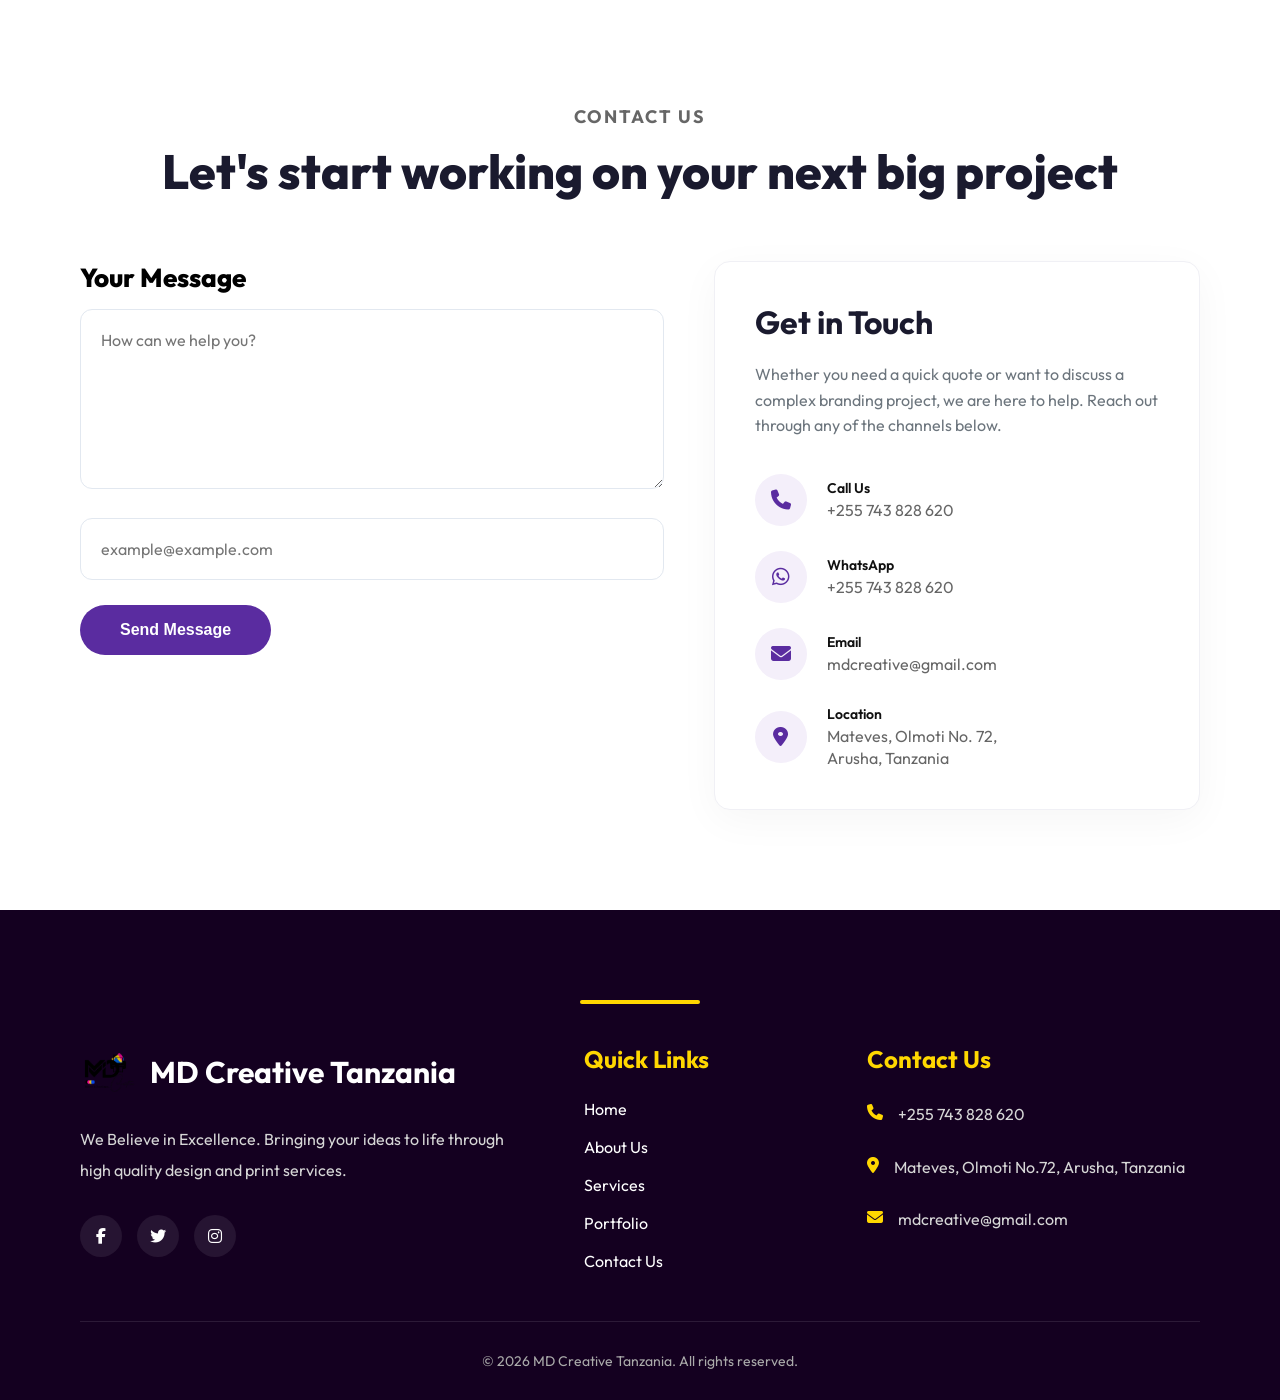
==== commit 081cfa3c: "updated ui" ====
--- a/index.html
+++ b/index.html
@@ -29,7 +29,7 @@
       <img src="assets/logo.png" alt="MD Creative Logo">
       <h2>MD Creative Tanzania</h2>
     </div>
-    <nav>
+    <nav> <div class="menu-toggle">☰</div>
       <a class="active" href="#home">Home</a>
       <a href="#about">About</a>
       <a href="#services">Services</a>
@@ -39,7 +39,6 @@
     <button class="quote-btn">
       Get a Quote
     </button>
-    <div class="menu-toggle">☰</div>
   </header>
 
   <section class="hero" id="home">
--- a/style.css
+++ b/style.css
@@ -975,11 +975,70 @@
 //* =========================
    MOBILE RESPONSIVE
 ========================= */
-
-@media (max-width: 768px){
+@media (max-width: 768px) {
+
+  /* GLOBAL RESET FOR MOBILE */
+  section{
+    padding: 70px 18px;
+  }
+
+  body{
+    overflow-x: hidden;
+  }
+
+  /* ================= NAVBAR ================= */
+
+  .navbar{
+    flex-direction: row;
+    justify-content: space-between;
+    padding: 15px 18px;
+    position: sticky;
+    top: 0;
+  }
+
+  .logo h2{
+    font-size: 18px;
+  }
+
+  nav{
+    position: absolute;
+    top: 70px;
+    right: 18px;
+    background: #ffffff;
+    width: 220px;
+    padding: 18px;
+    border-radius: 16px;
+    box-shadow: 0 20px 40px rgba(0,0,0,0.12);
+    display: none;
+    flex-direction: column;
+    gap: 14px;
+  }
+
+  nav.active{
+    display: flex;
+  }
+
+  nav a{
+    margin: 0;
+    font-size: 15px;
+  }
+
+  .quote-btn{
+    display: none;
+  }
+
+  .menu-toggle{
+    display: block;
+    font-size: 26px;
+    cursor: pointer;
+    color: #5a2ca0;
+  }
+
+  /* ================= HERO ================= */
 
   .hero{
-    padding: 110px 20px 80px;
+    min-height: auto;
+    padding: 120px 18px 80px;
     text-align: left;
   }
 
@@ -987,8 +1046,13 @@
     text-align: left;
   }
 
+  .small-text{
+    font-size: 12px;
+    letter-spacing: 2px;
+  }
+
   .hero h1{
-    font-size: 38px;
+    font-size: 34px;
     line-height: 1.2;
   }
 
@@ -999,136 +1063,123 @@
 
   .hero-buttons{
     flex-direction: column;
-    align-items: stretch;
+    gap: 12px;
   }
 
   .primary-btn,
   .secondary-btn{
     width: 100%;
-  }
-    text-align:center;
-  }
+    text-align: center;
+  }
+
+  /* ================= STATS ================= */
 
   .hero-stats{
-    gap:30px;
-  }
+    display: grid;
+    grid-template-columns: 1fr;
+    gap: 10px;
+    margin-top: 25px;
+  }
+
+  .hero-stat{
+    background: rgba(255,255,255,0.08);
+    padding: 14px;
+    border-radius: 14px;
+    text-align: center;
+  }
+
+  .hero-stat h3{
+    font-size: 26px;
+  }
+
+  /* ================= ABOUT ================= */
 
   .about{
-    grid-template-columns:1fr;
-    padding:80px 20px;
-  }
-
-  .about-container-wrapper{
-    display:grid;
-    gap:40px;
-  }
-
-  .mission-section{
-    grid-column:span 1;
+    grid-template-columns: 1fr;
+    padding: 70px 18px;
+    gap: 30px;
+  }
+
+  .about-text h2{
+    font-size: 30px;
+  }
+
+  .about-text p{
+    font-size: 15px;
   }
 
   .mission-container{
-    grid-template-columns:1fr;
-  }
-
-  .services{
-    padding:80px 20px;
-  }
+    grid-template-columns: 1fr;
+  }
+
+  .mission-card{
+    padding: 28px 22px;
+    border-radius: 18px;
+  }
+
+  .mission-card h3{
+    font-size: 22px;
+  }
+
+  /* ================= SERVICES ================= */
 
   .services-grid{
-    grid-template-columns:1fr;
-  }
-
-  .portfolio{
-    padding:80px 20px;
-  }
+    grid-template-columns: 1fr;
+    gap: 18px;
+  }
+
+  .service-card{
+    padding: 28px 20px;
+    border-radius: 18px;
+  }
+
+  /* ================= PORTFOLIO ================= */
 
   .portfolio-grid{
-    grid-template-columns:1fr;
-  }
-
-  .contact{
-    padding:80px 20px;
-  }
+    grid-template-columns: 1fr;
+    gap: 18px;
+  }
+
+  .portfolio-item{
+    height: 260px;
+    border-radius: 18px;
+  }
+
+  .portfolio-overlay h3{
+    font-size: 20px;
+  }
+
+  /* ================= CONTACT ================= */
 
   .contact-container{
-    grid-template-columns:1fr;
+    grid-template-columns: 1fr;
+    gap: 25px;
+  }
+
+  .contact-header h2{
+    font-size: 28px;
+  }
+
+  .contact-info-card{
+    padding: 24px;
+  }
+
+  .form-group label{
+    font-size: 18px;
+  }
+
+  /* ================= FOOTER ================= */
+
+  .footer-container{
+    grid-template-columns: 1fr;
+    gap: 30px;
   }
 
   .footer{
-    padding:70px 20px 30px;
-  }
-
-  .footer-container{
-    grid-template-columns:1fr;
-    gap:40px;
-  }
-
-}@media (max-width: 768px) {
-
-  .navbar{
-    flex-direction: row;
-    padding: 15px 20px;
-  }
-
-  nav{
-    display: none;
-    position: absolute;
-    top: 80px;
-    right: 20px;
-    background: white;
-    flex-direction: column;
-    padding: 20px;
-    border-radius: 16px;
-    box-shadow: 0 10px 30px rgba(0,0,0,0.1);
-  }
-
-  nav.active{
-    display: flex;
-  }
-
-  .menu-toggle{
-    display: block;
-    font-size: 28px;
-    cursor: pointer;
-  }
-}
-
-@media (max-width: 600px){
-
-  .hero h1{
-    font-size:40px;
-  }
-
-  .hero-description{
-    font-size:16px;
-  }
-
-  .hero-stat h3{
-    font-size:34px;
-  }
-
-  .about-text h2,
-  .services-header h2,
-  .portfolio-header h2,
-  .contact-header h2{
-    font-size:34px;
-  }
-
-  .portfolio-item{
-    height:300px;
-  }
-
-  .mission-card{
-    padding:35px 25px;
-  }
-
-  .contact-info-card{
-    padding:30px 25px;
+    padding: 60px 18px 30px;
   }
 
   .footer-logo h2{
-    font-size:24px;
-  }
-
+    font-size: 20px;
+  }
 }
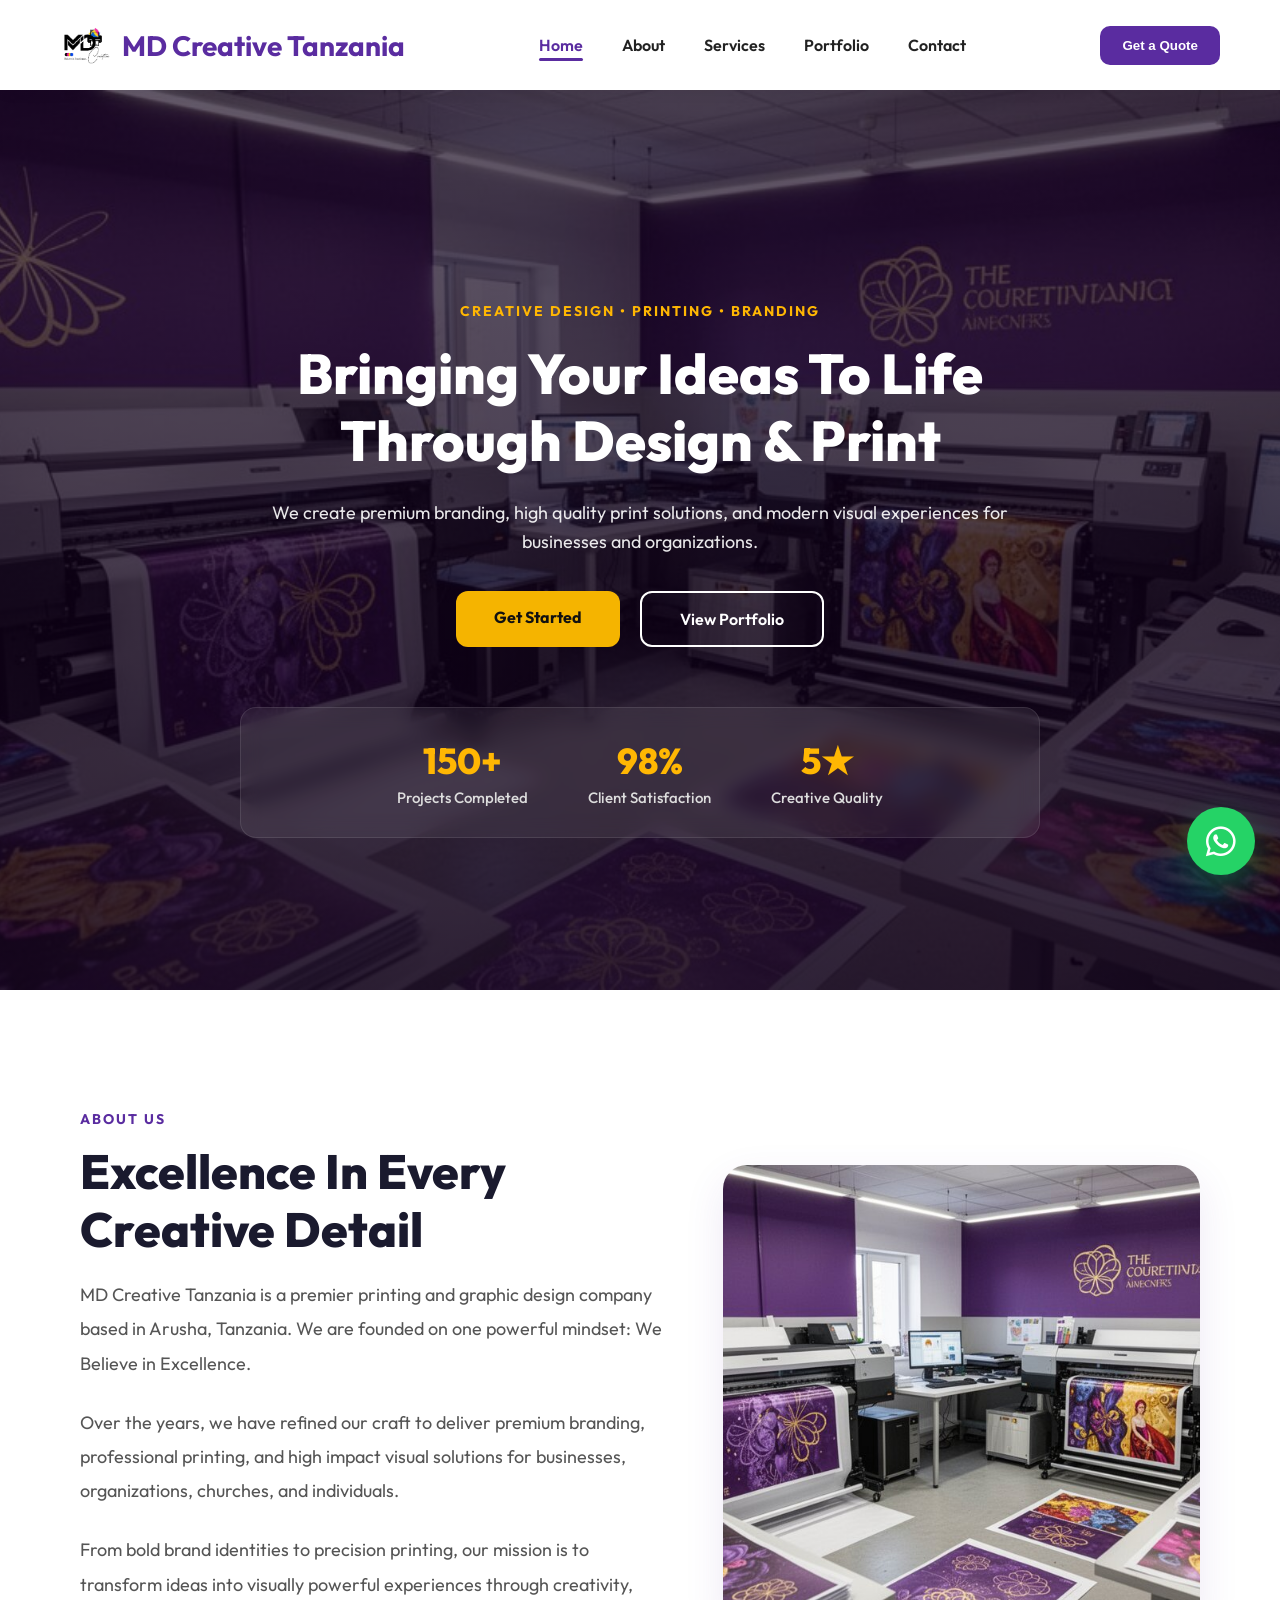
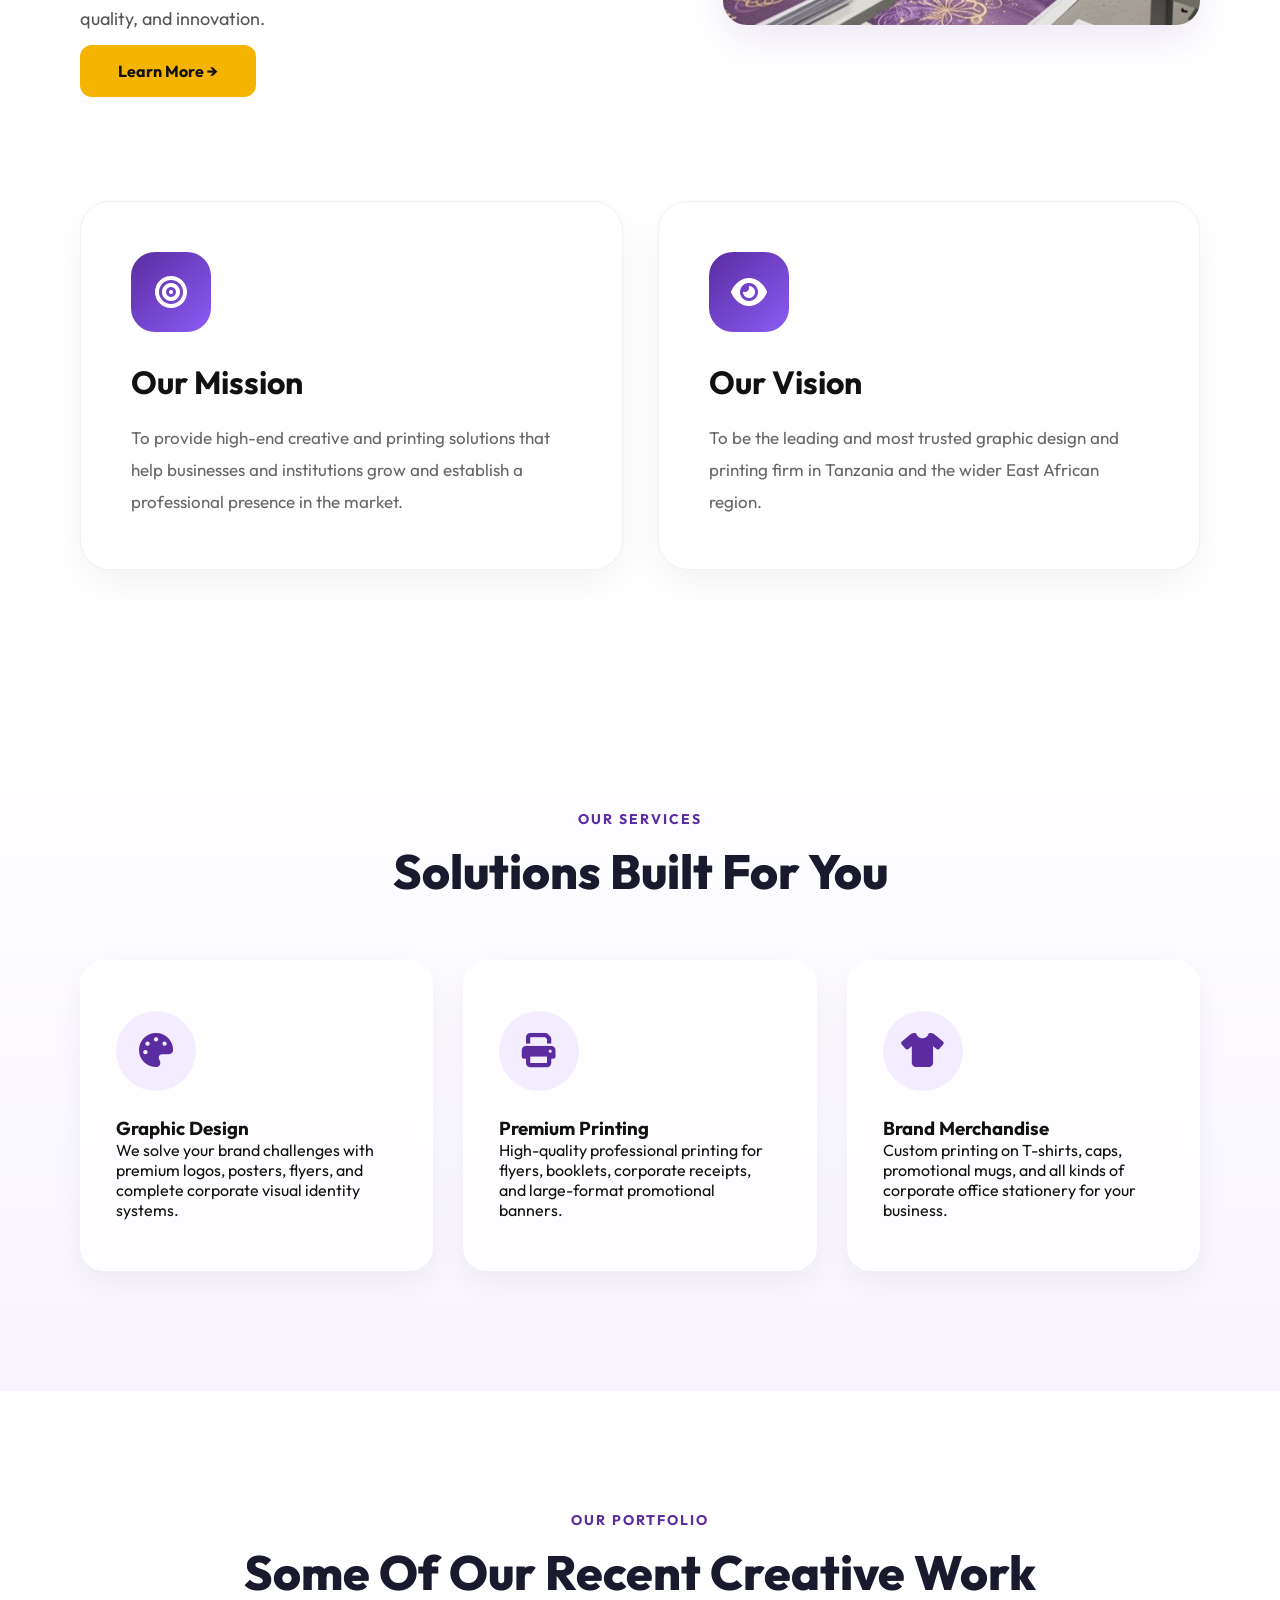
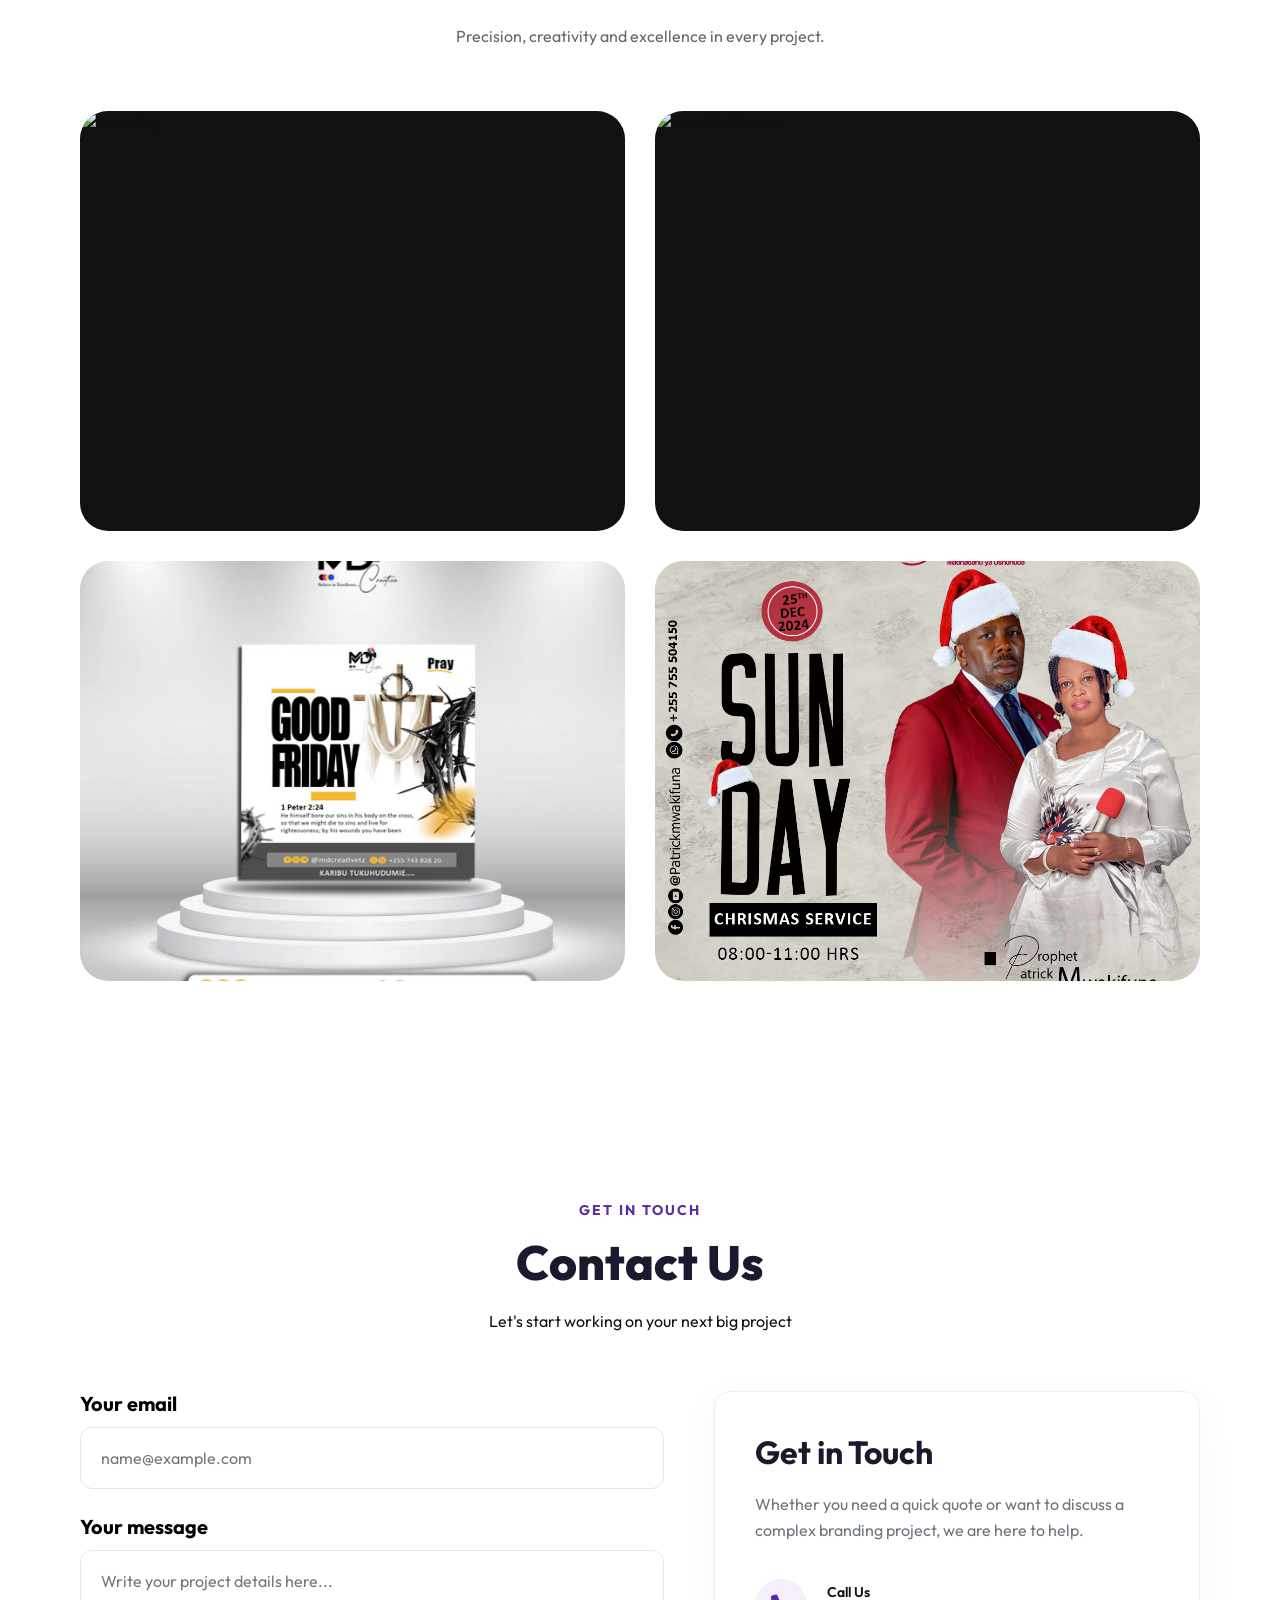
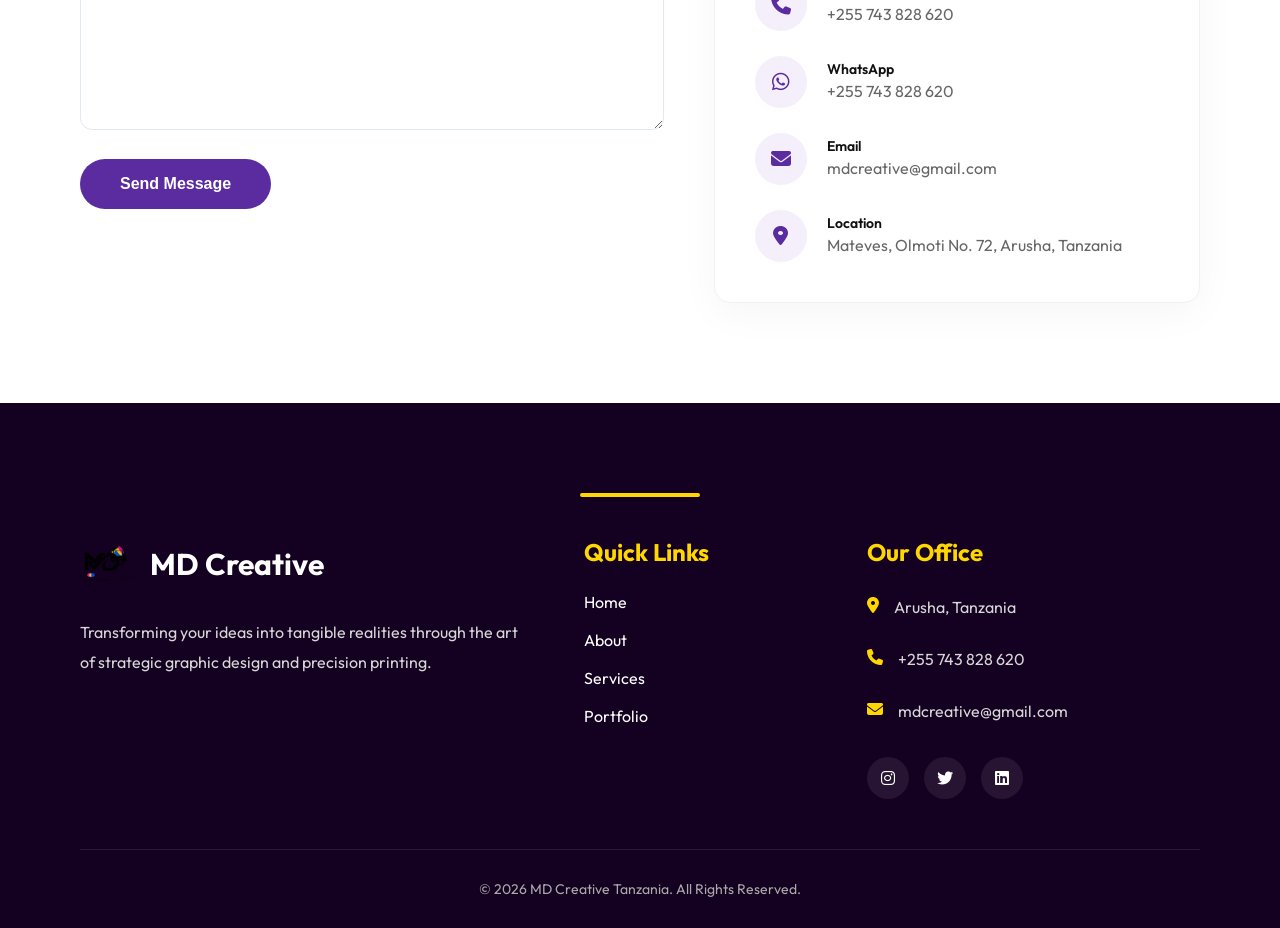
==== commit fb21bdcc: "updated website" ====
--- a/index.html
+++ b/index.html
@@ -1,50 +1,40 @@
 <!DOCTYPE html>
 <html lang="en">
-
 <head>
-  <meta charset="UTF-8" />
-  <meta name="viewport" content="width=device-width, initial-scale=1.0"/>
+  <meta charset="UTF-8">
+  <meta name="viewport" content="width=device-width, initial-scale=1.0">
   <title>MD Creative Tanzania</title>
-  <meta name="description" content="MD Creative Tanzania provides graphic design, branding, printing and creative solutions.">
-  <link rel="icon" href="assets/logo.png">
-  <link rel="stylesheet" href="style.css">
   <link rel="preconnect" href="https://fonts.googleapis.com">
   <link rel="preconnect" href="https://fonts.gstatic.com" crossorigin>
-  <link href="https://fonts.googleapis.com/css2?family=Outfit:wght@400;600;700;800&display=swap" rel="stylesheet">
-  <link rel="stylesheet" href="https://cdnjs.cloudflare.com/ajax/libs/font-awesome/6.5.1/css/all.min.css">
+  <link href="https://fonts.googleapis.com/css2?family=Outfit:wght@300;400;600;700;800&display=swap" rel="stylesheet">
+  <link rel="stylesheet" href="https://cdnjs.cloudflare.com/ajax/libs/font-awesome/6.4.0/css/all.min.css">
+  <link rel="stylesheet" href="style.css">
 </head>
-
 <body>
 
   <div class="loader">
     <div class="loader-circle"></div>
   </div>
-
-  <a href="https://wa.me/255743828620" class="whatsapp-btn" target="_blank">
-    <i class="fab fa-whatsapp"></i>
-  </a>
 
   <header class="navbar">
     <div class="logo">
       <img src="assets/logo.png" alt="MD Creative Logo">
       <h2>MD Creative Tanzania</h2>
     </div>
-    <nav> <div class="menu-toggle">☰</div>
-      <a class="active" href="#home">Home</a>
+    <nav>
+      <a href="#home" class="active">Home</a>
       <a href="#about">About</a>
       <a href="#services">Services</a>
       <a href="#portfolio">Portfolio</a>
       <a href="#contact">Contact</a>
     </nav>
-    <button class="quote-btn">
-      Get a Quote
-    </button>
+    <button class="quote-btn" onclick="location.href='#contact'">Get a Quote</button>
   </header>
 
-  <section class="hero" id="home">
+  <section id="home" class="hero">
     <div class="hero-gradient"></div>
     <div class="hero-content">
-      <p class="small-text">CREATIVE DESIGN • PRINTING • BRANDING</p>
+      <span class="small-text">CREATIVE DESIGN • PRINTING • BRANDING</span>
       <h1>Bringing Your Ideas To Life Through Design & Print</h1>
       <p class="hero-description">
         We create premium branding, high quality print solutions, and modern visual experiences for businesses and organizations.
@@ -53,6 +43,7 @@
         <a href="#contact" class="primary-btn">Get Started</a>
         <a href="#portfolio" class="secondary-btn">View Portfolio</a>
       </div>
+      
       <div class="hero-stats">
         <div class="hero-stat">
           <h3>150+</h3>
@@ -69,177 +60,241 @@
       </div>
     </div>
   </section>
-
-  <section class="about fade-up" id="about">
-    <div class="about-container-wrapper">
-      <div class="about-text">
-        <p class="section-tag">Our Story</p>
-        <h2>Excellence In Every Creative Detail</h2>
-        <p>
-          MD Creative Tanzania is a premier printing and graphic design company based in Arusha, Tanzania. We are founded on one powerful mindset. We Believe in Excellence.
-        </p>
-        <p>
-          Over the years, we have refined our craft to deliver premium branding, professional printing, and high impact visual solutions for businesses, organizations, churches, and individuals.
-        </p>
-        <p>
-          From bold brand identities to precision printing, our mission is to transform ideas into visually powerful experiences through creativity, quality, and innovation.
-        </p>
-      </div>
-      <div class="about-image">
-        <img src="assets/print.jpg" alt="MD Creative Tanzania">
-      </div>
+  <section id="about" class="about fade-up">
+    <div class="about-text">
+      <span class="section-tag">About Us</span>
+      <h2>Excellence In Every Creative Detail</h2>
+      <p>
+        MD Creative Tanzania is a premier printing and graphic design company based in Arusha, Tanzania. 
+        We are founded on one powerful mindset: We Believe in Excellence.
+      </p>
+      <p>
+        Over the years, we have refined our craft to deliver premium branding, professional printing, 
+        and high impact visual solutions for businesses, organizations, churches, and individuals.
+      </p>
+      <p>
+        From bold brand identities to precision printing, our mission is to transform ideas into 
+        visually powerful experiences through creativity, quality, and innovation.
+      </p>
+      <a href="#contact" class="primary-btn">Learn More →</a>
+    </div>
+    <div class="about-image">
+      <img src="assets/hero.jpg" alt="MD Creative Workshop">
     </div>
 
     <div class="mission-section">
       <div class="mission-container">
         <div class="mission-card">
-          <div class="mission-icon">
-            <i class="fas fa-bullseye"></i>
-          </div>
+          <div class="mission-icon"><i class="fa-solid fa-bullseye"></i></div>
           <h3>Our Mission</h3>
-          <p>
-            To provide innovative, high quality design and print solutions that help our clients communicate effectively, build trust, and stand out in their markets.
-          </p>
+          <p>To provide high-end creative and printing solutions that help businesses and institutions grow and establish a professional presence in the market.</p>
         </div>
         <div class="mission-card">
-          <div class="mission-icon">
-            <i class="fas fa-eye"></i>
-          </div>
+          <div class="mission-icon"><i class="fa-solid fa-eye"></i></div>
           <h3>Our Vision</h3>
-          <p>
-            To become Tanzania’s leading creative and printing agency, recognized for excellence, reliability, and transformative visual communication.
-          </p>
-        </div>
-      </div>
-    </div>
-  </section>
-
-  <section class="services fade-up" id="services">
+          <p>To be the leading and most trusted graphic design and printing firm in Tanzania and the wider East African region.</p>
+        </div>
+      </div>
+    </div>
+  </section>
+
+  <section id="services" class="services fade-up">
     <div class="services-header">
-      <p class="section-tag">Our Services</p>
-      <h2>Creative Solutions Built For Your Brand</h2>
+      <span class="section-tag">Our Services</span>
+      <h2>Solutions Built For You</h2>
     </div>
     <div class="services-grid">
       <div class="service-card">
-        <div class="service-icon">
-          <i class="fas fa-pen-nib"></i>
-        </div>
+        <div class="service-icon"><i class="fa-solid fa-palette"></i></div>
         <h3>Graphic Design</h3>
-        <p>Logos, posters, flyers, social media graphics and modern visual branding.</p>
+        <p>We solve your brand challenges with premium logos, posters, flyers, and complete corporate visual identity systems.</p>
       </div>
       <div class="service-card">
-        <div class="service-icon">
-          <i class="fas fa-print"></i>
-        </div>
-        <h3>Printing Services</h3>
-        <p>Banners, brochures, business cards, stickers and premium print materials.</p>
+        <div class="service-icon"><i class="fa-solid fa-print"></i></div>
+        <h3>Premium Printing</h3>
+        <p>High-quality professional printing for flyers, booklets, corporate receipts, and large-format promotional banners.</p>
       </div>
       <div class="service-card">
-        <div class="service-icon">
-          <i class="fas fa-bullhorn"></i>
-        </div>
-        <h3>Brand Identity</h3>
-        <p>Professional visual systems that build strong and recognizable brands.</p>
-      </div>
-    </div>
-  </section>
-
-  <section class="portfolio" id="portfolio">
+        <div class="service-icon"><i class="fa-solid fa-shirt"></i></div>
+        <h3>Brand Merchandise</h3>
+        <p>Custom printing on T-shirts, caps, promotional mugs, and all kinds of corporate office stationery for your business.</p>
+      </div>
+    </div>
+  </section>
+
+  <section class="portfolio fade-up"
+  id="portfolio">
+
     <div class="portfolio-header">
-      <p class="section-tag">Our Portfolio</p>
-      <h2>Some Of Our Recent Creative Work</h2>
-      <p class="portfolio-subtitle">Precision, creativity and excellence in every project.</p>
-    </div>
+
+      <p class="section-tag">
+
+        OUR PORTFOLIO
+
+      </p>
+
+      <h2>
+
+        Some Of Our Recent Creative Work
+
+      </h2>
+
+      <p class="portfolio-subtitle">
+
+        Precision, creativity and excellence
+        in every project.
+
+      </p>
+
+    </div>
+
     <div class="portfolio-grid">
+
       <div class="portfolio-item">
-        <img src="assets/work1.jpg" alt="Branding">
+
+        <img src="assets/work1.jpg"
+        alt="Branding">
+
         <div class="portfolio-overlay">
-          <span class="portfolio-category">Branding</span>
-          <h3>Doz Banana Bread Labels</h3>
-        </div>
-      </div>
+
+          <span class="portfolio-category">
+
+            Branding
+
+          </span>
+
+          <h3>
+
+            Banana Bread Labels
+
+          </h3>
+
+        </div>
+
+      </div>
+
       <div class="portfolio-item">
-        <img src="assets/work2.jpg" alt="Graphic Design">
+
+        <img src="assets/work2.jpg"
+        alt="Graphic Design">
+
         <div class="portfolio-overlay">
-          <span class="portfolio-category">Graphic Design</span>
-          <h3>MD Creative Services</h3>
-        </div>
-      </div>
+
+          <span class="portfolio-category">
+
+            Graphic Design
+
+          </span>
+
+          <h3>
+
+            Creative Service Poster
+
+          </h3>
+
+        </div>
+
+      </div>
+
       <div class="portfolio-item">
-        <img src="assets/work3.jpg" alt="Posters & Flyers">
+
+        <img src="assets/work3.jpg"
+        alt="Posters">
+
         <div class="portfolio-overlay">
-          <span class="portfolio-category">Posters & Flyers</span>
-          <h3>Good Friday Poster</h3>
-        </div>
-      </div>
+
+          <span class="portfolio-category">
+
+            Posters & Flyers
+
+          </span>
+
+          <h3>
+
+            Good Friday Poster
+
+          </h3>
+
+        </div>
+
+      </div>
+
       <div class="portfolio-item">
-        <img src="assets/work4.jpg" alt="Branding">
+
+        <img src="assets/work4.jpg"
+        alt="Event Branding">
+
         <div class="portfolio-overlay">
-          <span class="portfolio-category">Branding</span>
-          <h3>Easter Event</h3>
-        </div>
-      </div>
-    </div>
-  </section>
-
-  <section class="contact" id="contact">
+
+          <span class="portfolio-category">
+
+            Branding
+
+          </span>
+
+          <h3>
+
+            Easter Event Design
+
+          </h3>
+
+        </div>
+
+      </div>
+
+    </div>
+
+  </section>
+  <section id="contact" class="contact fade-up">
     <div class="contact-header">
-      <p class="section-tag">Contact Us</p>
-      <h2>Let's start working on your next big project</h2>
+      <span class="section-tag">Get In Touch</span>
+      <h2>Contact Us</h2>
+      <p>Let's start working on your next big project</p>
     </div>
     <div class="contact-container">
       <div class="contact-form-wrapper">
         <form class="contact-form">
           <div class="form-group">
-            <label>Your Message</label>
-            <textarea placeholder="How can we help you?" required></textarea>
+            <label>Your email</label>
+            <input type="email" placeholder="name@example.com" required>
           </div>
           <div class="form-group">
-            <input type="email" placeholder="example@example.com" required>
+            <label>Your message</label>
+            <textarea placeholder="Write your project details here..." required></textarea>
           </div>
           <button type="submit" class="send-btn">Send Message</button>
         </form>
       </div>
       <div class="contact-info-card">
         <h3>Get in Touch</h3>
-        <p class="info-desc">
-          Whether you need a quick quote or want to discuss a complex branding project, we are here to help. Reach out through any of the channels below.
-        </p>
+        <p class="info-desc">Whether you need a quick quote or want to discuss a complex branding project, we are here to help.</p>
         <div class="info-links-list">
           <div class="info-item">
-            <div class="info-icon-box">
-              <i class="fas fa-phone"></i>
-            </div>
+            <div class="info-icon-box"><i class="fa-solid fa-phone"></i></div>
             <div class="info-text">
               <span>Call Us</span>
               <p>+255 743 828 620</p>
             </div>
           </div>
           <div class="info-item">
-            <div class="info-icon-box">
-              <i class="fab fa-whatsapp"></i>
-            </div>
+            <div class="info-icon-box"><i class="fa-brands fa-whatsapp"></i></div>
             <div class="info-text">
               <span>WhatsApp</span>
               <p>+255 743 828 620</p>
             </div>
           </div>
           <div class="info-item">
-            <div class="info-icon-box">
-              <i class="fas fa-envelope"></i>
-            </div>
+            <div class="info-icon-box"><i class="fa-solid fa-envelope"></i></div>
             <div class="info-text">
               <span>Email</span>
               <p>mdcreative@gmail.com</p>
             </div>
           </div>
           <div class="info-item">
-            <div class="info-icon-box">
-              <i class="fas fa-location-dot"></i>
-            </div>
+            <div class="info-icon-box"><i class="fa-solid fa-location-dot"></i></div>
             <div class="info-text">
               <span>Location</span>
-              <p>Mateves, Olmoti No. 72,<br>Arusha, Tanzania</p>
+              <p>Mateves, Olmoti No. 72, Arusha, Tanzania</p>
             </div>
           </div>
         </div>
@@ -251,41 +306,42 @@
     <div class="footer-container">
       <div class="footer-box">
         <div class="footer-logo">
-          <img src="assets/logo.png" alt="Logo">
-          <h2>MD Creative Tanzania</h2>
-        </div>
-        <p>
-          We Believe in Excellence. Bringing your ideas to life through high quality design and print services.
-        </p>
-        <div class="social-icons">
-          <a href="#"><i class="fab fa-facebook-f"></i></a>
-          <a href="#"><i class="fab fa-twitter"></i></a>
-          <a href="#"><i class="fab fa-instagram"></i></a>
-        </div>
+          <img src="assets/logo.png" alt="MD Creative">
+          <h2>MD Creative</h2>
+        </div>
+        <p>Transforming your ideas into tangible realities through the art of strategic graphic design and precision printing.</p>
       </div>
       <div class="footer-box">
         <h3>Quick Links</h3>
         <div class="footer-links">
           <a href="#home">Home</a>
-          <a href="#about">About Us</a>
+          <a href="#about">About</a>
           <a href="#services">Services</a>
           <a href="#portfolio">Portfolio</a>
-          <a href="#contact">Contact Us</a>
         </div>
       </div>
       <div class="footer-box">
-        <h3>Contact Us</h3>
+        <h3>Our Office</h3>
         <div class="footer-contact">
-          <p><i class="fas fa-phone"></i> +255 743 828 620</p>
-          <p><i class="fas fa-location-dot"></i> Mateves, Olmoti No.72, Arusha, Tanzania</p>
-          <p><i class="fas fa-envelope"></i> mdcreative@gmail.com</p>
+          <p><i class="fa-solid fa-location-dot"></i> Arusha, Tanzania</p>
+          <p><i class="fa-solid fa-phone"></i> +255 743 828 620</p>
+          <p><i class="fa-solid fa-envelope"></i> mdcreative@gmail.com</p>
+        </div>
+        <div class="social-icons">
+          <a href="#"><i class="fa-brands fa-instagram"></i></a>
+          <a href="#"><i class="fa-brands fa-twitter"></i></a>
+          <a href="#"><i class="fa-brands fa-linkedin"></i></a>
         </div>
       </div>
     </div>
     <div class="footer-bottom">
-      <p>© 2026 MD Creative Tanzania. All rights reserved.</p>
+      <p>&copy; 2026 MD Creative Tanzania. All Rights Reserved.</p>
     </div>
   </footer>
+
+  <a href="https://wa.me/255743828620" class="whatsapp-btn" target="_blank">
+    <i class="fa-brands fa-whatsapp"></i>
+  </a>
 
   <script src="script.js"></script>
 </body>
--- a/style.css
+++ b/style.css
@@ -1,1185 +1,956 @@
 *{
-  margin:0;
-  padding:0;
-  box-sizing:border-box;
-  scroll-behavior:smooth;
-}
-
-body{
-  font-family:'Outfit', sans-serif;
-  background:white;
-  overflow-x:hidden;
-  color:#111;
-}
-
-/* NAVBAR */
-
-.navbar{
-  display:flex;
-  justify-content:space-between;
-  align-items:center;
-  padding:20px 60px;
-  background:rgba(255,255,255,0.75);
-  backdrop-filter:blur(12px);
-  position:sticky;
-  top:0;
-  z-index:1000;
-  box-shadow:0 2px 15px rgba(0,0,0,0.05);
-}
-
-.logo{
-  display:flex;
-  align-items:center;
-  gap:12px;
-}
-
-.logo img{
-  width:50px;
-  height:50px;
-  object-fit:contain;
-}
-
-.logo h2{
-  font-size:28px;
-  color:#5a2ca0;
-}
-
-nav a{
-  text-decoration:none;
-  color:#222;
-  margin:0 18px;
-  font-weight:600;
-  transition:0.3s ease;
-}
-
-nav a:hover,
-nav a.active{
-  color:#5a2ca0;
-}
-
-.quote-btn{
-  background:#5a2ca0;
-  color:white;
-  border:none;
-  padding:12px 22px;
-  border-radius:10px;
-  cursor:pointer;
-  transition:0.3s ease;
-}
-
-.quote-btn:hover{
-  background:#4b0082;
-  transform:translateY(-2px);
-}
-
-/* HERO */
-
-.hero{
-  position:relative;
-  min-height:100vh;
-  background: linear-gradient(rgba(15,0,25,0.75), rgba(15,0,25,0.75)), url('assets/hero.jpg');
-  background-size:cover;
-  background-position:center;
-  display:flex;
-  justify-content:center;
-  align-items:center;
-  padding:120px 20px;
-  overflow:hidden;
-  animation: heroZoom 25s ease-in-out infinite alternate;
-}
-
-.hero-gradient{
-  position:absolute;
-  width:700px;
-  height:700px;
-  background: radial-gradient(rgba(255,215,0,0.12), transparent);
-  top:-200px;
-  right:-150px;
-  filter:blur(50px);
-  animation:floatGlow 10s ease-in-out infinite;
-}
-
-.hero-content{
-  position:relative;
-  z-index:2;
-  max-width:950px;
-  text-align:center;
-}
-
-.small-text{
-  color:gold;
-  letter-spacing:4px;
-  font-size:14px;
-  margin-bottom:25px;
-  font-weight:600;
-}
-
-.hero h1{
-  font-size:88px;
-  line-height:1.05;
-  font-weight:800;
-  color:white;
-  margin-bottom:30px;
-}
-
-.hero-description{
-  color:#f1f1f1;
-  font-size:21px;
-  line-height:1.9;
-  max-width:760px;
-  margin:auto;
-  margin-bottom:45px;
-}
-
-.hero-buttons{
-  display:flex;
-  justify-content:center;
-  gap:18px;
-  margin-bottom:70px;
-}
-
-.hero-stats{
-  display:flex;
-  justify-content:center;
-  gap:60px;
-  flex-wrap:wrap;
-}
-
-.hero-stat{
-  color:white;
-}
-
-.hero-stat h3{
-  font-size:42px;
-  color:gold;
-  margin-bottom:10px;
-}
-
-.hero-stat p{
-  color:#ddd;
-  font-size:15px;
-}
-
-.primary-btn{
-  background:#f5b400;
-  color:#111;
-  padding:16px 38px;
-  border-radius:12px;
-  text-decoration:none;
-  font-weight:700;
-  transition:0.3s;
-}
-
-.primary-btn:hover,
-.quote-btn:hover{
-  transform:translateY(-4px);
-  box-shadow:0 12px 30px rgba(245,180,0,0.35);
-}
-
-.secondary-btn{
-  border:2px solid white;
-  color:white;
-  padding:16px 38px;
-  border-radius:12px;
-  text-decoration:none;
-  transition:0.3s;
-}
-
-.secondary-btn:hover{
-  background:white;
-  color:#2b0047;
-  transform:translateY(-4px);
-}
-
-/* SECTION TITLES (HAPA NDIO TUMEWEKA UKUBWA NA RANGI IFANANE NA CONTACT) */
-
-.section-tag {
-  color: #5a2ca0; 
+    margin:0;
+    padding:0;
+    box-sizing:border-box;
+    scroll-behavior:smooth;
+  }
+  
+  body{
+    font-family:'Outfit', sans-serif;
+    background:white;
+    overflow-x:hidden;
+    color:#111;
+  }
+  
+  /* SCROLLBAR */
+  ::-webkit-scrollbar{
+    width:10px;
+  }
+  ::-webkit-scrollbar-track{
+    background:#f3f3f3;
+  }
+  ::-webkit-scrollbar-thumb{
+    background:#5a2ca0;
+    border-radius:20px;
+  }
+  ::-webkit-scrollbar-thumb:hover{
+    background:#3d0066;
+  }
+  
+  /* ==========================================================================
+     NAVIGATION BAR
+     ========================================================================== */
+  .navbar{
+    display:flex;
+    justify-content:space-between;
+    align-items:center;
+    padding:20px 60px;
+    background:rgba(255,255,255,0.75);
+    backdrop-filter:blur(12px);
+    position:sticky;
+    top:0;
+    z-index:1000;
+    box-shadow:0 2px 15px rgba(0,0,0,0.05);
+    transition: 0.3s ease;
+  }
+  
+  .navbar.scrolled{
+    padding:15px 60px;
+    box-shadow:0 10px 30px rgba(0,0,0,0.08);
+  }
+  
+  .logo{
+    display:flex;
+    align-items:center;
+    gap:12px;
+  }
+  
+  .logo img{
+    width:50px;
+    height:50px;
+    object-fit:contain;
+  }
+  
+  .logo h2{
+    font-size:28px;
+    color:#5a2ca0;
+  }
+  
+  nav a{
+    text-decoration:none;
+    color:#222;
+    margin:0 18px;
+    font-weight:600;
+    position:relative;
+    transition:0.3s ease;
+  }
+  
+  nav a::after{
+    content:'';
+    position:absolute;
+    left:0;
+    bottom:-6px;
+    width:0%;
+    height:3px;
+    background:#5a2ca0;
+    border-radius:10px;
+    transition:0.3s;
+  }
+  
+  nav a:hover::after,
+  nav a.active::after{
+    width:100%;
+  }
+  
+  nav a:hover,
+  nav a.active{
+    color:#5a2ca0;
+  }
+  
+  .quote-btn{
+    background:#5a2ca0;
+    color:white;
+    border:none;
+    padding:12px 22px;
+    border-radius:10px;
+    cursor:pointer;
+    position:relative;
+    overflow:hidden;
+    font-weight: 600;
+    transition:0.3s ease;
+  }
+  
+  .quote-btn::before{
+    content:'';
+    position:absolute;
+    top:0;
+    left:-100%;
+    width:100%;
+    height:100%;
+    background: linear-gradient(120deg, transparent, rgba(255,255,255,0.4), transparent);
+    transition:0.7s;
+  }
+  
+  .quote-btn:hover::before{
+    left:100%;
+  }
+  
+  .quote-btn:hover{
+    background:#4b0082;
+    transform:translateY(-2px);
+  }
+  
+  /* ==========================================================================
+     HERO SECTION (NA EFFECT YA SLOW MOTION)
+     ========================================================================== */
+ /* HERO SECTION */
+.hero {
+  position: relative;
+  min-height: 100vh;
+  width: 100%;
+  /* Hakikisha unaweka picha yako sahihi hapa kwenye url */
+  background: linear-gradient(rgba(15, 0, 25, 0.65), rgba(15, 0, 25, 0.85)), url('assets/hero.jpg');
+  background-size: cover;
+  background-position: center;
+  background-repeat: no-repeat;
+  display: flex;
+  justify-content: center; /* Inaleta kila kitu katikati ya skrini */
+  align-items: center;
+  padding: 140px 20px 80px 20px;
+  text-align: center;
+  overflow: hidden;
+}
+
+.hero-content {
+  max-width: 900px;
+  width: 100%;
+  z-index: 2;
+  display: flex;
+  flex-direction: column;
+  align-items: center; /* Inahakikisha kila kitu kinajipanga katikati */
+}
+
+.hero .small-text {
+  color: #ffb703; /* Rangi ya njano/dhahabu ya uandishi wa juu kama kwenye video */
   font-weight: 700;
   letter-spacing: 2px;
-  margin-bottom: 15px;
-  text-transform: uppercase;
   font-size: 14px;
-  display: block;
-}
-
-.about-text h2,
-.services-header h2,
-.portfolio-header h2,
-.contact-header h2 {
-  font-size: 48px;       
-  font-weight: 800;       
-  color: #1a1a2e;        
+  margin-bottom: 20px;
+}
+
+.hero h1 {
+  font-size: 56px; /* Maandishi makubwa na yenye nguvu */
+  font-weight: 800;
+  color: #ffffff;
   line-height: 1.2;
-  margin-bottom: 20px;
-}
-
-.services-header,
-.portfolio-header,
-.contact-header {
-  text-align: center; 
+  margin-bottom: 25px;
+}
+
+.hero-description {
+  font-size: 18px;
+  color: rgba(255, 255, 255, 0.9);
+  max-width: 750px;
+  margin-bottom: 35px;
+  line-height: 1.6;
+}
+
+/* BUTTONS */
+.hero-buttons {
+  display: flex;
+  gap: 20px;
   margin-bottom: 60px;
 }
 
-/* ABOUT */
-
-.about{
-  display:grid;
-  grid-template-columns:1fr 1fr;
-  gap:70px;
-  align-items:center;
-  padding:120px 80px;
-  background:white;
-  position:relative;
-  z-index:2;
-}
-
-.about-text p{
-  color:#555;
-  line-height:1.9;
-  margin-bottom:25px;
-  font-size:18px;
-}
-
-.about-image img{
-  width:100%;
-  border-radius:24px;
-  display:block;
-  box-shadow:0 15px 40px rgba(0,0,0,0.08);
-}.about-container-wrapper{
-  display:grid;
-  grid-template-columns:1fr 1fr;
-  gap:70px;
-  align-items:center;
-}
-
-/* MISSION & VISION */
-
-.mission-section{
-  grid-column: span 2; /* Inafanya mission ijae chini ya about vizuri */
-  padding: 40px 0 0 0;
-  background:white;
-}
-
-.mission-container{
-  display:grid;
-  grid-template-columns:repeat(2,1fr);
-  gap:35px;
-}
-
-.mission-card{
-  background:#fff;
-  padding:50px;
-  border-radius:30px;
-  box-shadow: 0 15px 40px rgba(0,0,0,0.05);
-  transition:0.4s;
-  border:1px solid rgba(0,0,0,0.05);
-}
-
-.mission-card:hover{
-  transform:translateY(-10px);
-}
-
-.mission-icon{
-  width:80px;
-  height:80px;
-  background: linear-gradient(135deg, #5a2ca0, #8b5cf6);
-  border-radius:24px;
-  display:flex;
-  justify-content:center;
-  align-items:center;
-  color:white;
-  font-size:32px;
-  margin-bottom:30px;
-}
-
-.mission-card h3{
-  font-size:32px;
-  margin-bottom:20px;
-}
-
-.mission-card p{
-  color:#666;
-  line-height:1.9;
-  font-size:17px;
-}
-
-/* SERVICES */
-
-.services{
-  padding:120px 80px;
-  background: linear-gradient(to bottom, #ffffff, #f8f4ff);
-}
-
-.services-grid{
-  display:grid;
-  grid-template-columns:repeat(3,1fr);
-  gap:30px;
-}
-
-.service-card{
-  background:rgba(255,255,255,0.75);
-  backdrop-filter:blur(10px);
-  padding:50px 35px;
-  border-radius:24px;
-  box-shadow:0 10px 30px rgba(0,0,0,0.05);
-  transition:0.4s;
-  border:1px solid rgba(255,255,255,0.4);
-}
-
-.service-card:hover{
-  transform:translateY(-12px);
-  box-shadow:0 15px 40px rgba(90,44,160,0.15);
-}
-
-.service-icon{
-  width:80px;
-  height:80px;
-  background:#f3edff;
-  border-radius:50%;
-  display:flex;
-  align-items:center;
-  justify-content:center;
-  font-size:34px;
-  margin-bottom:25px;
-  color:#5a2ca0;
-}
-
-/* PORTFOLIO */
-
-.portfolio{
-  padding:120px 80px;
-  background:white;
-}
-
-.portfolio-subtitle{
-  max-width:700px;
-  margin:auto;
-  color:#666;
-  line-height:1.8;
-  margin-top:20px;
-}
-
-.portfolio-grid{
-  display:grid;
-  grid-template-columns:repeat(2,1fr);
-  gap:30px;
-}
-
-.portfolio-item{
-  position:relative;
-  overflow:hidden;
-  border-radius:28px;
-  cursor:pointer;
-  height:420px;
-  background:#111;
-}
-
-.portfolio-item img{
-  width:100%;
-  height:100%;
-  object-fit:cover;
-  transition:0.6s;
-}
-
-.portfolio-overlay{
-  position:absolute;
-  inset:0;
-  background: linear-gradient(to top, rgba(0,0,0,0.85), rgba(0,0,0,0.1));
-  display:flex;
-  flex-direction:column;
-  justify-content:flex-end;
-  padding:35px;
-  opacity:0;
-  transition:0.5s;
-}
-
-.portfolio-category{
-  background:white;
-  color:#111;
-  width:fit-content;
-  padding:8px 18px;
-  border-radius:40px;
-  font-size:14px;
-  font-weight:600;
-  margin-bottom:18px;
-}
-
-.portfolio-overlay h3{
-  color:white;
-  font-size:30px;
-  line-height:1.3;
-}
-
-.portfolio-item:hover img{
-  transform:scale(1.08);
-}
-
-.portfolio-item:hover .portfolio-overlay{
-  opacity:1;
-}
-/* CONTACT */
-
-.contact {
-  padding: 100px 80px;
-  background: #ffffff;
-  font-family: 'Outfit', sans-serif;
-}
-
-.contact-header {
-  text-align: center;
-  margin-bottom: 60px;
-}
-
-.contact-header h2 {
-  font-size: 48px;
+.primary-btn {
+  background: #ffb703; /* Rangi ya njano ya button ya mwanzo */
+  color: #0f0019;
+  padding: 14px 30px;
+  border-radius: 8px;
+  text-decoration: none;
+  font-weight: 700;
+  transition: 0.3s;
+}
+
+.secondary-btn {
+  background: transparent;
+  color: #ffffff;
+  padding: 14px 30px;
+  border-radius: 8px;
+  border: 2px solid #ffffff;
+  text-decoration: none;
+  font-weight: 600;
+  transition: 0.3s;
+}
+
+/* STATS SECTION (Kama ya kwenye video) */
+.hero-stats {
+  display: grid;
+  grid-template-columns: repeat(3, 1fr);
+  gap: 30px;
+  width: 100%;
+  max-width: 800px;
+  background: rgba(255, 255, 255, 0.06); /* Muonekano wa giza la kioo translucent */
+  backdrop-filter: blur(10px);
+  padding: 30px;
+  border-radius: 16px;
+  border: 1px solid rgba(255, 255, 255, 0.1);
+}
+
+.hero-stat h3 {
+  font-size: 36px;
+  color: #ffb703; /* Takwimu kuwa za rangi ya njano */
   font-weight: 800;
-  color: #1a1a2e;
-  margin-bottom: 10px;
-}
-
-.contact-header p {
-  font-size: 18px;
-  color: #666;
-}
-
-.contact-container {
-  display: grid;
-  grid-template-columns: 1.2fr 1fr;
-  gap: 50px;
-  max-width: 1200px;
-  margin: 0 auto;
-  align-items: start;
-}
-
-
-.contact-form-wrapper {
-  background: #ffffff;
-}
-
-.form-group {
-  margin-bottom: 25px;
-}
-
-.form-group label {
-  display: block;
-  font-size: 26px;
-  font-weight: 800;
-  color: #000000;
-  margin-bottom: 15px;
-}
-
-.contact-form textarea {
-  width: 100%;
-  min-height: 180px;
-  padding: 20px;
-  border: 1px solid #e2e8f0;
-  border-radius: 12px;
-  font-size: 16px;
-  font-family: inherit;
-  resize: vertical;
-  background: #ffffff;
-  transition: 0.3s;
-}
-
-.contact-form input[type="email"] {
-  width: 100%;
-  padding: 20px;
-  border: 1px solid #e2e8f0;
-  border-radius: 12px;
-  font-size: 16px;
-  font-family: inherit;
-  background: #ffffff;
-  transition: 0.3s;
-}
-
-.contact-form textarea:focus,
-.contact-form input:focus {
-  outline: none;
-  border-color: #5a2ca0;
-  box-shadow: 0 0 0 4px rgba(90, 44, 160, 0.1);
-}
-
-.send-btn {
-  background: #5a2ca0;
-  color: white;
-  border: none;
-  padding: 16px 40px;
-  border-radius: 30px;
-  font-size: 16px;
-  font-weight: 600;
-  cursor: pointer;
-  transition: 0.3s ease;
-}
-
-.send-btn:hover {
-  background: #4b0082;
-  transform: translateY(-2px);
-  box-shadow: 0 8px 20px rgba(90, 44, 160, 0.2);
-}
-
-.contact-info-card {
-  background: #ffffff;
-  padding: 40px;
-  border-radius: 16px;
-  box-shadow: 0 10px 40px rgba(0, 0, 0, 0.04);
-  border: 1px solid #f0f0f5;
-}
-
-.contact-info-card h3 {
-  font-size: 32px;
-  font-weight: 700;
-  color: #1a1a2e;
-  margin-bottom: 20px;
-}
-
-.info-desc {
-  color: #6c757d;
-  font-size: 16px;
-  line-height: 1.6;
-  margin-bottom: 35px;
-}
-
-.info-links-list {
-  display: flex;
-  flex-direction: column;
-  gap: 25px;
-}
-
-.info-item {
-  display: flex;
-  align-items: center;
-  gap: 20px;
-}
-
-.info-icon-box {
-  width: 52px;
-  height: 52px;
-  background: #f4effa;
-  border-radius: 50%;
-  display: flex;
-  justify-content: center;
-  align-items: center;
-  color: #5a2ca0;
-  font-size: 20px;
-  flex-shrink: 0;
-}
-
-.info-text span {
-  display: block;
+  margin-bottom: 5px;
+}
+
+.hero-stat p {
+  color: rgba(255, 255, 255, 0.7);
   font-size: 14px;
-  font-weight: 600;
-  color: #111111;
-  margin-bottom: 2px;
-}
-
-.info-text p {
-  color: #666666;
-  font-size: 16px;
-  margin: 0;
-  line-height: 1.4;
-}
-
-/* RESPONSIVE DESIGN FOR CONTACT */
-
-@media(max-width: 992px) {
+  font-weight: 500;
+}
+
+/* Responsive kwa ajili ya simu */
+@media (max-width: 768px) {
+  .hero h1 {
+    font-size: 36px;
+  }
+  .hero-stats {
+    grid-template-columns: 1fr; /* Kwenye simu maboxi yanajipanga kuelekea chini */
+    gap: 20px;
+  }
+  .hero-buttons {
+    flex-direction: column;
+    width: 100%;
+  }
+}
+  
+  .primary-btn{
+    background:#f5b400;
+    color:#111;
+    padding:16px 38px;
+    border-radius:12px;
+    text-decoration:none;
+    font-weight:700;
+    position:relative;
+    overflow:hidden;
+    transition:0.3s;
+  }
+  
+  .primary-btn::before{
+    content:'';
+    position:absolute;
+    top:0;
+    left:-100%;
+    width:100%;
+    height:100%;
+    background: linear-gradient(120deg, transparent, rgba(255,255,255,0.4), transparent);
+    transition:0.7s;
+  }
+  
+  .primary-btn:hover::before{
+    left:100%;
+  }
+  
+  .primary-btn:hover{
+    transform:translateY(-4px);
+    box-shadow:0 12px 30px rgba(245,180,0,0.35);
+  }
+  
+  .secondary-btn{
+    border:2px solid white;
+    color:white;
+    padding:16px 38px;
+    border-radius:12px;
+    text-decoration:none;
+    transition:0.3s;
+    font-weight: 600;
+  }
+  
+  .secondary-btn:hover{
+    background:white;
+    color:#2b0047;
+    transform:translateY(-4px);
+  }
+  
+  .hero-stats{
+    display:flex;
+    justify-content:center;
+    gap:60px;
+    flex-wrap:wrap;
+  }
+  
+  .hero-stat color:white;
+  
+  .hero-stat h3{
+    font-size:42px;
+    color:gold;
+    margin-bottom:10px;
+  }
+  
+  .hero-stat p{
+    color:#ddd;
+    font-size:15px;
+  }
+  
+  /* ==========================================================================
+     SECTION TITLES GLOBAL (ZOTE ZINA-MATCH KAMA CONTACT)
+     ========================================================================== */
+  .section-tag {
+    color: #5a2ca0; 
+    font-weight: 700;
+    letter-spacing: 2px;
+    margin-bottom: 15px;
+    text-transform: uppercase;
+    font-size: 14px;
+    display: block;
+  }
+  
+  .about-text h2,
+  .services-header h2,
+  .portfolio-header h2,
+  .contact-header h2 {
+    font-size: 48px;       
+    font-weight: 800;       
+    color: #1a1a2e;        
+    line-height: 1.2;
+    margin-bottom: 20px;
+  }
+  
+  .services-header,
+  .portfolio-header,
+  .contact-header {
+    text-align: center; 
+    margin-bottom: 60px;
+  }
+  
+  /* ==========================================================================
+     ABOUT SECTION & MISSION (REKEBISHO LA NAFASI NYEUPE)
+     ========================================================================== */
+  .about{
+    display:grid;
+    grid-template-columns:1.1fr 0.9fr; /* Nguzo mbili kuondoa nafasi tupu */
+    gap:60px;
+    align-items:center;
+    padding:120px 80px;
+    background:white;
+    position:relative;
+    z-index:2;
+    max-width: 1400px;
+    margin: 0 auto;
+  }
+  
+  .about-text p{
+    color:#555;
+    line-height:1.9;
+    margin-bottom:25px;
+    font-size:18px;
+  }
+  
+  .about-image {
+    width:100%;
+    display:flex;
+    justify-content:center;
+  }
+  
+  .about-image img{
+    width:100%;
+    height: 460px;
+    object-fit: cover;
+    border-radius:24px;
+    box-shadow:0 15px 40px rgba(90, 44, 160, 0.1);
+  }
+  
+  /* MISSION & VISION */
+  .mission-section{
+    grid-column: span 2;
+    padding: 60px 0 0 0;
+    background:white;
+  }
+  
+  .mission-container{
+    display:grid;
+    grid-template-columns:repeat(2,1fr);
+    gap:35px;
+  }
+  
+  .mission-card{
+    background:#fff;
+    padding:50px;
+    border-radius:30px;
+    box-shadow:0 15px 40px rgba(0,0,0,0.05);
+    transition:0.4s;
+    border:1px solid rgba(0,0,0,0.05);
+  }
+  
+  .mission-card:hover{
+    transform:translateY(-10px);
+  }
+  
+  .mission-icon{
+    width:80px;
+    height:80px;
+    background: linear-gradient(135deg, #5a2ca0, #8b5cf6);
+    border-radius:24px;
+    display:flex;
+    justify-content:center;
+    align-items:center;
+    color:white;
+    font-size:32px;
+    margin-bottom:30px;
+  }
+  
+  .mission-card h3{
+    font-size:32px;
+    margin-bottom:20px;
+  }
+  
+  .mission-card p{
+    color:#666;
+    line-height:1.9;
+    font-size:17px;
+  }
+  
+  /* ==========================================================================
+     SERVICES SECTION
+     ========================================================================== */
+  .services{
+    padding:120px 80px;
+    background: linear-gradient(to bottom, #ffffff, #f8f4ff);
+  }
+  
+  .services-grid{
+    display:grid;
+    grid-template-columns:repeat(3,1fr);
+    gap:30px;
+  }
+  
+  .service-card{
+    background:rgba(255,255,255,0.75);
+    backdrop-filter:blur(10px);
+    padding:50px 35px;
+    border-radius:24px;
+    box-shadow:0 10px 30px rgba(0,0,0,0.05);
+    transition:0.4s;
+    border:1px solid rgba(255,255,255,0.4);
+    position:relative;
+    overflow:hidden;
+  }
+  
+  .service-card::before{
+    content:'';
+    position:absolute;
+    inset:0;
+    border-radius:24px;
+    padding:1px;
+    background: linear-gradient(135deg, rgba(255,215,0,0.4), rgba(90,44,160,0.4));
+    -webkit-mask: linear-gradient(#fff 0 0) content-box, linear-gradient(#fff 0 0);
+    -webkit-mask-composite:xor;
+    mask-composite:exclude;
+    opacity:0;
+    transition:0.4s;
+  }
+  
+  .service-card:hover::before{
+    opacity:1;
+  }
+  
+  .service-card:hover{
+    transform:translateY(-12px);
+    box-shadow:0 15px 40px rgba(90,44,160,0.15);
+  }
+  
+  .service-icon{
+    width:80px;
+    height:80px;
+    background:#f3edff;
+    border-radius:50%;
+    display:flex;
+    align-items:center;
+    justify-content:center;
+    font-size:34px;
+    margin-bottom:25px;
+    color:#5a2ca0;
+    animation:floatIcon 4s ease-in-out infinite;
+  }
+  
+  @keyframes floatIcon{
+    0%, 100% { transform:translateY(0px); }
+    50% { transform:translateY(-10px); }
+  }
+  
+  /* ==========================================================================
+     PORTFOLIO SECTION
+     ========================================================================== */
+  .portfolio{
+    padding:120px 80px;
+    background:white;
+  }
+  
+  .portfolio-subtitle{
+    max-width:700px;
+    margin:auto;
+    color:#666;
+    line-height:1.8;
+    margin-top:20px;
+  }
+  
+  .portfolio-grid{
+    display:grid;
+    grid-template-columns:repeat(2,1fr);
+    gap:30px;
+  }
+  
+  .portfolio-item{
+    position:relative;
+    overflow:hidden;
+    border-radius:28px;
+    cursor:pointer;
+    height:420px;
+    background:#111;
+  }
+  
+  .portfolio-item img{
+    width:100%;
+    height:100%;
+    object-fit:cover;
+    transition:0.6s;
+  }
+  
+  .portfolio-overlay{
+    position:absolute;
+    inset:0;
+    background: linear-gradient(to top, rgba(0,0,0,0.85), rgba(0,0,0,0.1));
+    display:flex;
+    flex-direction:column;
+    justify-content:flex-end;
+    padding:35px;
+    opacity:0;
+    transition:0.5s;
+  }
+  
+  .portfolio-category{
+    background:white;
+    color:#111;
+    width:fit-content;
+    padding:8px 18px;
+    border-radius:40px;
+    font-size:14px;
+    font-weight:600;
+    margin-bottom:18px;
+  }
+  
+  .portfolio-overlay h3{
+    color:white;
+    font-size:30px;
+    line-height:1.3;
+  }
+  
+  .portfolio-item:hover img{
+    transform:scale(1.08);
+  }
+  
+  .portfolio-item:hover .portfolio-overlay{
+    opacity:1;
+  }
+  
+  .portfolio-item::after{
+    content:'';
+    position:absolute;
+    inset:0;
+    background:linear-gradient(transparent, rgba(255,215,0,0.15));
+    opacity:0;
+    transition:0.4s;
+  }
+  .portfolio-item:hover::after{
+    opacity:1;
+  }
+  
+  /* ==========================================================================
+     CONTACT SECTION
+     ========================================================================== */
   .contact {
-    padding: 60px 20px;
-  }
+    padding: 100px 80px;
+    background: #ffffff;
+  }
+  
   .contact-container {
-    grid-template-columns: 1fr;
-    gap: 40px;
-  }
-  .contact-header h2 {
-    font-size: 36px;
-  }
-}
-
-/* FOOTER */
-
-.footer{
-  background:#140020;
-  color:#ffffff;
-  padding:90px 80px 30px;
-  position:relative;
-}
-
-.footer-container{
-  display:grid;
-  grid-template-columns:2fr 1fr 1.5fr;
-  gap:60px;
-  padding-bottom:50px;
-  border-bottom:1px solid rgba(255,255,255,0.1);
-}
-
-.footer-logo{
-  display:flex;
-  align-items:center;
-  gap:15px;
-  margin-bottom:25px;
-}
-
-.footer-logo img{
-  width:55px;
-}
-
-.footer-logo h2{
-  font-size:30px;
-}
-
-.footer-box p{
-  color:#d6d6d6;
-  line-height:1.9;
-}
-
-.footer-box h3{
-  color:gold;
-  margin-bottom:25px;
-  font-size:24px;
-}
-
-.footer-links{
-  display:flex;
-  flex-direction:column;
-  gap:18px;
-}
-
-.footer-links a{
-  color:white;
-  text-decoration:none;
-  transition:0.3s;
-}
-
-.footer-links a:hover{
-  color:gold;
-  transform:translateX(5px);
-}
-
-.footer-contact{
-  display:flex;
-  flex-direction:column;
-  gap:22px;
-}
-
-.footer-contact p{
-  display:flex;
-  align-items:flex-start;
-  gap:15px;
-}
-
-.footer-contact i{
-  color:gold;
-  margin-top:5px;
-}
-
-.social-icons{
-  display:flex;
-  gap:15px;
-  margin-top:30px;
-}
-
-.social-icons a{
-  width:42px;
-  height:42px;
-  background:rgba(255,255,255,0.08);
-  border-radius:50%;
-  display:flex;
-  justify-content:center;
-  align-items:center;
-  color:white;
-  text-decoration:none;
-  transition:0.3s;
-}
-
-.social-icons a:hover{
-  background:#5a2ca0;
-  transform:translateY(-5px);
-}
-
-.footer-bottom{
-  text-align:center;
-  padding-top:30px;
-}
-
-.footer-bottom p{
-  color:#aaa;
-  font-size:14px;
-}
-
-/* WHATSAPP BUTTON */
-
-.whatsapp-btn{
-  position:fixed;
-  right:25px;
-  bottom:25px;
-  width:68px;
-  height:68px;
-  background:#25D366;
-  color:white;
-  border-radius:50%;
-  display:flex;
-  justify-content:center;
-  align-items:center;
-  font-size:34px;
-  text-decoration:none;
-  z-index:999;
-  box-shadow:0 15px 35px rgba(37,211,102,0.35);
-  animation:whatsappPulse 2s infinite;
-  transition:0.3s;
-}
-
-.whatsapp-btn:hover{
-  transform:scale(1.1);
-}
-
-@keyframes whatsappPulse{
-  0%{
-    box-shadow:0 0 0 0 rgba(37,211,102,0.5);
-  }
-  70%{
-    box-shadow:0 0 0 18px rgba(37,211,102,0);
-  }
-  100%{
-    box-shadow:0 0 0 0 rgba(37,211,102,0);
-  }
-}
-
-/* GLOBAL EFFECTS */
-
-img{
-  transition:0.4s;
-}
-
-button,
-a{
-  transition:0.3s ease;
-}
-
-/* ANIMATION */
-
-@keyframes fadeHero{
-  from{
+    display: grid;
+    grid-template-columns: 1.2fr 1fr;
+    gap: 50px;
+    max-width: 1200px;
+    margin: 0 auto;
+    align-items: start;
+  }
+  
+  .contact-form-wrapper {
+    background: #ffffff;
+  }
+  
+  .form-group {
+    margin-bottom: 25px;
+  }
+  
+  .form-group label {
+    display: block;
+    font-size: 20px;
+    font-weight: 700;
+    color: #000000;
+    margin-bottom: 11px;
+  }
+  
+  .contact-form textarea {
+    width: 100%;
+    min-height: 180px;
+    padding: 20px;
+    border: 1px solid #e2e8f0;
+    border-radius: 12px;
+    font-size: 16px;
+    font-family: inherit;
+    resize: vertical;
+    background: #ffffff;
+    transition: 0.3s;
+  }
+  
+  .contact-form input[type="email"] {
+    width: 100%;
+    padding: 20px;
+    border: 1px solid #e2e8f0;
+    border-radius: 12px;
+    font-size: 16px;
+    font-family: inherit;
+    background: #ffffff;
+    transition: 0.3s;
+  }
+  
+  .contact-form textarea:focus,
+  .contact-form input:focus {
+    outline: none;
+    border-color: #5a2ca0;
+    box-shadow: 0 0 0 4px rgba(90, 44, 160, 0.1);
+  }
+  
+  .send-btn {
+    background: #5a2ca0;
+    color: white;
+    border: none;
+    padding: 16px 40px;
+    border-radius: 30px;
+    font-size: 16px;
+    font-weight: 600;
+    cursor: pointer;
+    transition: 0.3s ease;
+  }
+  
+  .send-btn:hover {
+    background: #4b0082;
+    transform: translateY(-2px);
+    box-shadow: 0 8px 20px rgba(90, 44, 160, 0.2);
+  }
+  
+  .contact-info-card {
+    background: #ffffff;
+    padding: 40px;
+    border-radius: 16px;
+    box-shadow: 0 10px 40px rgba(0, 0, 0, 0.04);
+    border: 1px solid #f0f0f5;
+  }
+  
+  .contact-info-card h3 {
+    font-size: 32px;
+    font-weight: 700;
+    color:rgb(26, 26, 46);
+    margin-bottom: 20px;
+  }
+  
+  .info-desc {
+    color: #6c757d;
+    font-size: 16px;
+    line-height: 1.6;
+    margin-bottom: 35px;
+  }
+  
+  .info-links-list {
+    display: flex;
+    flex-direction: column;
+    gap: 25px;
+  }
+  
+  .info-item {
+    display: flex;
+    align-items: center;
+    gap: 20px;
+  }
+  
+  .info-icon-box {
+    width: 52px;
+    height: 52px;
+    background: #f4effa;
+    border-radius: 50%;
+    display: flex;
+    justify-content: center;
+    align-items: center;
+    color: #5a2ca0;
+    font-size: 20px;
+    flex-shrink: 0;
+  }
+  
+  .info-text span {
+    display: block;
+    font-size: 14px;
+    font-weight: 600;
+    color: #111111;
+    margin-bottom: 2px;
+  }
+  
+  .info-text p {
+    color: #666666;
+    font-size: 16px;
+    margin: 0;
+    line-height: 1.4;
+  }
+  
+  /* ==========================================================================
+     FOOTER SECTION
+     ========================================================================== */
+  .footer{
+    background:#140020;
+    color:#ffffff;
+    padding:90px 80px 30px;
+    position:relative;
+  }
+  
+  .footer::before{
+    content:'';
+    display:block;
+    width:120px;
+    height:4px;
+    background:gold;
+    margin:0 auto 40px;
+    border-radius:10px;
+  }
+  
+  .footer-container{
+    display:grid;
+    grid-template-columns:2fr 1fr 1.5fr;
+    gap:60px;
+    padding-bottom:50px;
+    border-bottom:1px solid rgba(255,255,255,0.1);
+  }
+  
+  .footer-logo{
+    display:flex;
+    align-items:center;
+    gap:15px;
+    margin-bottom:25px;
+  }
+  
+  .footer-logo img{ width:55px; }
+  .footer-logo h2{ font-size:30px; }
+  .footer-box p{ color:#d6d6d6; line-height:1.9; }
+  .footer-box h3{ color:gold; margin-bottom:25px; font-size:24px; }
+  
+  .footer-links{
+    display:flex;
+    flex-direction:column;
+    gap:18px;
+  }
+  
+  .footer-links a{
+    color:white;
+    text-decoration:none;
+    transition:0.3s;
+  }
+  
+  .footer-links a:hover{
+    color:gold;
+    transform:translateX(5px);
+  }
+  
+  .footer-contact{
+    display:flex;
+    flex-direction:column;
+    gap:22px;
+  }
+  
+  .footer-contact p{
+    display:flex;
+    align-items:flex-start;
+    gap:15px;
+  }
+  
+  .footer-contact i{ color:gold; margin-top:5px; }
+  
+  .social-icons{
+    display:flex;
+    gap:15px;
+    margin-top:30px;
+  }
+  
+  .social-icons a{
+    width:42px;
+    height:42px;
+    background:rgba(255,255,255,0.08);
+    border-radius:50%;
+    display:flex;
+    justify-content:center;
+    align-items:center;
+    color:white;
+    text-decoration:none;
+    transition:0.3s;
+  }
+  
+  .social-icons a:hover{
+    background:#5a2ca0;
+    transform:translateY(-5px);
+  }
+  
+  .footer-bottom{ text-align:center; padding-top:30px; }
+  .footer-bottom p{ color:#aaa; font-size:14px; }
+  
+  /* ==========================================================================
+     WHATSAPP FLOATING BUTTON & EFFECTS
+     ========================================================================== */
+  .whatsapp-btn{
+    position:fixed;
+    right:25px;
+    bottom:25px;
+    width:68px;
+    height:68px;
+    background:#25D366;
+    color:white;
+    border-radius:50%;
+    display:flex;
+    justify-content:center;
+    align-items:center;
+    font-size:34px;
+    text-decoration:none;
+    z-index:999;
+    box-shadow:0 15px 35px rgba(37,211,102,0.35);
+    animation:whatsappPulse 2s infinite;
+    transition:0.3s;
+  }
+  
+  .whatsapp-btn:hover{ transform:scale(1.1); }
+  
+  @keyframes whatsappPulse{
+    0%{ box-shadow:0 0 0 0 rgba(37,211,102,0.5); }
+    70%{ box-shadow:0 0 0 18px rgba(37,211,102,0); }
+    100%{ box-shadow:0 0 0 0 rgba(37,211,102,0); }
+  }
+  
+  @keyframes floatGlow{
+    0%, 100% { transform:translateY(0px); }
+    50% { transform:translateY(40px); }
+  }
+  
+  /* SCROLL REVEAL EFFECT */
+  .fade-up{
     opacity:0;
-    transform:translateY(40px);
-  }
-  to{
+    transform:translateY(60px);
+    transition:1s ease;
+  }
+  .fade-up.show{
     opacity:1;
     transform:translateY(0);
   }
-}
-
-/* GLOW EFFECT */
-
-.hero::before{
-  content:'';
-  position:absolute;
-  width:500px;
-  height:500px;
-  background:rgba(255,215,0,0.08);
-  border-radius:50%;
-  filter:blur(120px);
-  top:-150px;
-  right:-100px;
-  animation:floatGlow 8s ease-in-out infinite;
-}
-
-@keyframes floatGlow{
-  0%{
-    transform:translateY(0px);
-  }
-  50%{
-    transform:translateY(40px);
-  }
-  100%{
-    transform:translateY(0px);
-  }
-}
-
-/* SCROLLBAR */
-
-::-webkit-scrollbar{
-  width:10px;
-}
-::-webkit-scrollbar-track{
-  background:#f3f3f3;
-}
-::-webkit-scrollbar-thumb{
-  background:#5a2ca0;
-  border-radius:20px;
-}
-::-webkit-scrollbar-thumb:hover{
-  background:#3d0066;
-}
-
-/* SCROLL REVEAL */
-
-.fade-up{
-  opacity:0;
-  transform:translateY(60px);
-  transition:1s ease;
-}
-.fade-up.show{
-  opacity:1;
-  transform:translateY(0);
-}
-
-/* LOADER */
-
-.loader{
-  position:fixed;
-  inset:0;
-  background:white;
-  display:flex;
-  justify-content:center;
-  align-items:center;
-  z-index:99999;
-  animation:hideLoader 1s forwards;
-  animation-delay:1.8s;
-}
-.loader-circle{
-  width:70px;
-  height:70px;
-  border:6px solid #eee;
-  border-top:6px solid #5a2ca0;
-  border-radius:50%;
-  animation:spin 1s linear infinite;
-}
-
-@keyframes spin{
-  100%{
-    transform:rotate(360deg);
-  }
-}
-@keyframes hideLoader{
-  to{
-    opacity:0;
-    visibility:hidden;
-  }
-}
-
-/* IMAGE GLOW */
-
-.portfolio-item::after{
-  content:'';
-  position:absolute;
-  inset:0;
-  background:linear-gradient(transparent, rgba(255,215,0,0.15));
-  opacity:0;
-  transition:0.4s;
-}
-.portfolio-item:hover::after{
-  opacity:1;
-}
-
-.service-icon{
-  animation:floatIcon 4s ease-in-out infinite;
-}
-
-@keyframes floatIcon{
-  0%{
-    transform:translateY(0px);
-  }
-  50%{
-    transform:translateY(-10px);
-  }
-  100%{
-    transform:translateY(0px);
-  }
-}
-
-.footer::before{
-  content:'';
-  display:block;
-  width:120px;
-  height:4px;
-  background:gold;
-  margin:0 auto 40px;
-  border-radius:10px;
-}
-
-.service-card{
-  position:relative;
-  overflow:hidden;
-}
-.service-card::before{
-  content:'';
-  position:absolute;
-  inset:0;
-  border-radius:24px;
-  padding:1px;
-  background: linear-gradient(135deg, rgba(255,215,0,0.4), rgba(90,44,160,0.4));
-  -webkit-mask: linear-gradient(#fff 0 0) content-box, linear-gradient(#fff 0 0);
-  -webkit-mask-composite:xor;
-  mask-composite:exclude;
-  opacity:0;
-  transition:0.4s;
-}
-.service-card:hover::before{
-  opacity:1;
-}
-
-nav a{
-  position:relative;
-}
-nav a::after{
-  content:'';
-  position:absolute;
-  left:0;
-  bottom:-6px;
-  width:0%;
-  height:3px;
-  background:#5a2ca0;
-  border-radius:10px;
-  transition:0.3s;
-}
-nav a:hover::after,
-nav a.active::after{
-  width:100%;
-}
-
-.primary-btn,
-.quote-btn{
-  position:relative;
-  overflow:hidden;
-}
-.primary-btn::before,
-.quote-btn::before{
-  content:'';
-  position:absolute;
-  top:0;
-  left:-100%;
-  width:100%;
-  height:100%;
-  background: linear-gradient(120deg, transparent, rgba(255,255,255,0.4), transparent);
-  transition:0.7s;
-}
-.primary-btn:hover::before,
-.quote-btn:hover::before{
-  left:100%;
-}
-
-.navbar.scrolled{
-  padding:15px 60px;
-  box-shadow:0 10px 30px rgba(0,0,0,0.08);
-}
-
-@keyframes heroZoom {
-  from {
-    background-size: 100%;
-  }
-  to {
-    background-size: 115%;
-  }
-}
-
-//* =========================
-   MOBILE RESPONSIVE
-========================= */
-@media (max-width: 768px) {
-
-  /* GLOBAL RESET FOR MOBILE */
-  section{
-    padding: 70px 18px;
-  }
-
-  body{
-    overflow-x: hidden;
-  }
-
-  /* ================= NAVBAR ================= */
-
-  .navbar{
-    flex-direction: row;
-    justify-content: space-between;
-    padding: 15px 18px;
-    position: sticky;
-    top: 0;
-  }
-
-  .logo h2{
-    font-size: 18px;
-  }
-
-  nav{
-    position: absolute;
-    top: 70px;
-    right: 18px;
-    background: #ffffff;
-    width: 220px;
-    padding: 18px;
-    border-radius: 16px;
-    box-shadow: 0 20px 40px rgba(0,0,0,0.12);
-    display: none;
-    flex-direction: column;
-    gap: 14px;
-  }
-
-  nav.active{
-    display: flex;
-  }
-
-  nav a{
-    margin: 0;
-    font-size: 15px;
-  }
-
-  .quote-btn{
-    display: none;
-  }
-
-  .menu-toggle{
-    display: block;
-    font-size: 26px;
-    cursor: pointer;
-    color: #5a2ca0;
-  }
-
-  /* ================= HERO ================= */
-
-  .hero{
-    min-height: auto;
-    padding: 120px 18px 80px;
-    text-align: left;
-  }
-
-  .hero-content{
-    text-align: left;
-  }
-
-  .small-text{
-    font-size: 12px;
-    letter-spacing: 2px;
-  }
-
-  .hero h1{
-    font-size: 34px;
-    line-height: 1.2;
-  }
-
-  .hero-description{
-    font-size: 15px;
-    line-height: 1.6;
-  }
-
-  .hero-buttons{
-    flex-direction: column;
-    gap: 12px;
-  }
-
-  .primary-btn,
-  .secondary-btn{
-    width: 100%;
-    text-align: center;
-  }
-
-  /* ================= STATS ================= */
-
-  .hero-stats{
-    display: grid;
-    grid-template-columns: 1fr;
-    gap: 10px;
-    margin-top: 25px;
-  }
-
-  .hero-stat{
-    background: rgba(255,255,255,0.08);
-    padding: 14px;
-    border-radius: 14px;
-    text-align: center;
-  }
-
-  .hero-stat h3{
-    font-size: 26px;
-  }
-
-  /* ================= ABOUT ================= */
-
-  .about{
-    grid-template-columns: 1fr;
-    padding: 70px 18px;
-    gap: 30px;
-  }
-
-  .about-text h2{
-    font-size: 30px;
-  }
-
-  .about-text p{
-    font-size: 15px;
-  }
-
-  .mission-container{
-    grid-template-columns: 1fr;
-  }
-
-  .mission-card{
-    padding: 28px 22px;
-    border-radius: 18px;
-  }
-
-  .mission-card h3{
-    font-size: 22px;
-  }
-
-  /* ================= SERVICES ================= */
-
-  .services-grid{
-    grid-template-columns: 1fr;
-    gap: 18px;
-  }
-
-  .service-card{
-    padding: 28px 20px;
-    border-radius: 18px;
-  }
-
-  /* ================= PORTFOLIO ================= */
-
-  .portfolio-grid{
-    grid-template-columns: 1fr;
-    gap: 18px;
-  }
-
-  .portfolio-item{
-    height: 260px;
-    border-radius: 18px;
-  }
-
-  .portfolio-overlay h3{
-    font-size: 20px;
-  }
-
-  /* ================= CONTACT ================= */
-
-  .contact-container{
-    grid-template-columns: 1fr;
-    gap: 25px;
-  }
-
-  .contact-header h2{
-    font-size: 28px;
-  }
-
-  .contact-info-card{
-    padding: 24px;
-  }
-
-  .form-group label{
-    font-size: 18px;
-  }
-
-  /* ================= FOOTER ================= */
-
-  .footer-container{
-    grid-template-columns: 1fr;
-    gap: 30px;
-  }
-
-  .footer{
-    padding: 60px 18px 30px;
-  }
-
-  .footer-logo h2{
-    font-size: 20px;
-  }
-}+  
+  /* LOADER DESIGN */
+  .loader{
+    position:fixed;
+    inset:0;
+    background:white;
+    display:flex;
+    justify-content:center;
+    align-items:center;
+    z-index:99999;
+    animation:hideLoader 1s forwards;
+    animation-delay:1.2s;
+  }
+  
+  .loader-circle{
+    width:70px;
+    height:70px;
+    border:6px solid #eee;
+    border-top:6px solid #5a2ca0;
+    border-radius:50%;
+    animation:spin 1s linear infinite;
+  }
+  
+  @keyframes spin{ 100% { transform:rotate(360deg); } }
+  @keyframes hideLoader{ to { opacity:0; visibility:hidden; } }
+  
+  /* ==========================================================================
+     RESPONSIVE DESIGN (SIMU NA TABLET ZOTE ZIMEUNGANISHWA CHINI)
+     ========================================================================== */
+  @media(max-width:992px){
+    .navbar{
+      padding:20px;
+      flex-direction:column;
+      gap:20px;
+    }
+    nav{
+      display:flex;
+      flex-direction:column;
+      align-items:center;
+      gap:15px;
+    }
+    .hero h1{ font-size:52px; }
+    .about{
+      grid-template-columns:1fr;
+      gap:40px;
+      padding: 80px 20px;
+    }
+    .mission-section { grid-column: span 1; }
+    .mission-container { grid-template-columns: 1fr; }
+    .services-grid{ grid-template-columns:1fr; }
+    .portfolio-grid{ grid-template-columns:1fr; }
+    .contact-container { grid-template-columns: 1fr; gap: 40px; }
+    .footer-container{ grid-template-columns:1fr; gap:50px; }
+  }
+  
+  @media(max-width:900px){
+    .hero h1{ font-size:54px; }
+    .hero-description{ font-size:18px; }
+    .hero-buttons{ flex-direction:column; }
+    .hero-stats{ gap:35px; }
+    .portfolio{ padding:80px 20px; }
+    .footer{ padding:80px 25px 30px; }
+  }
+  
+  @media(max-width:600px){
+    .hero{ height:auto; padding:140px 20px; }
+    .hero h1{ font-size:42px; }
+    .hero-description{ font-size:17px; line-height:1.7; }
+    .primary-btn, .secondary-btn{ width:100%; }
+    .contact-header h2 { font-size: 36px; }
+  }
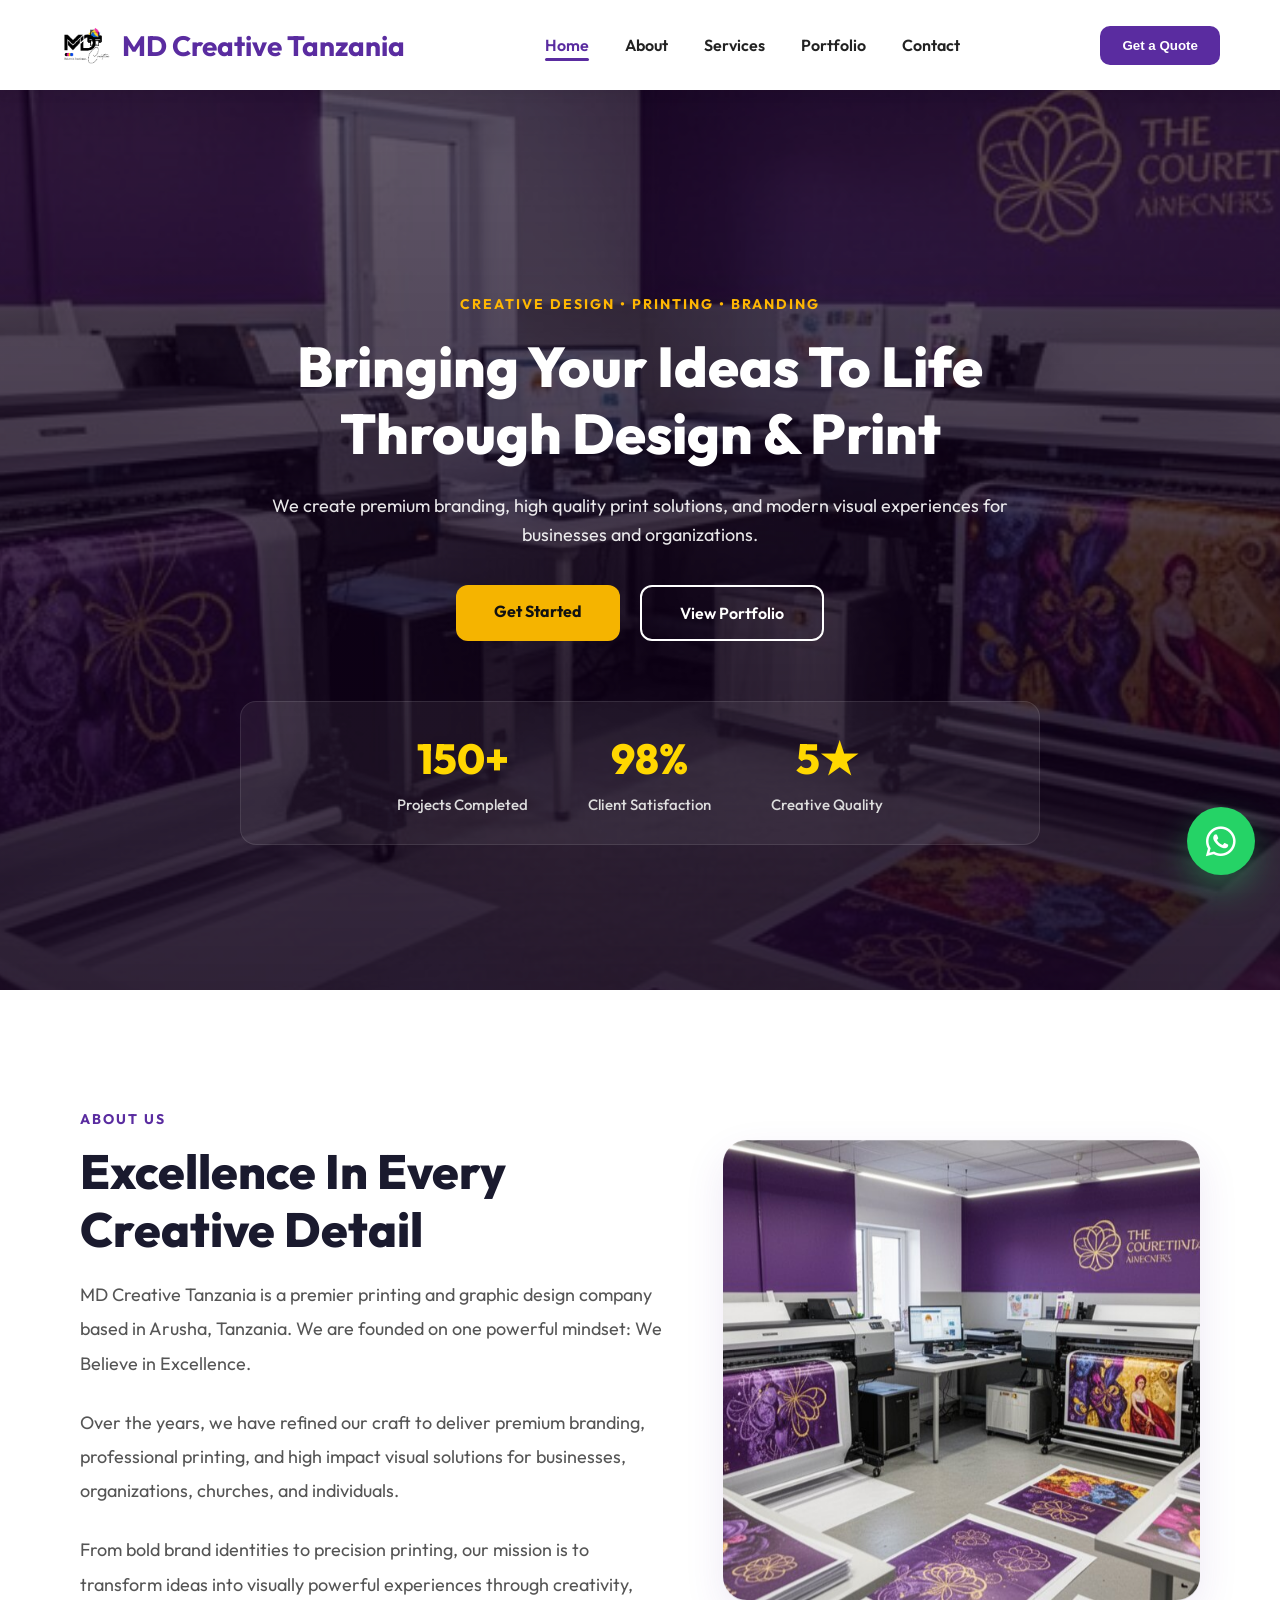
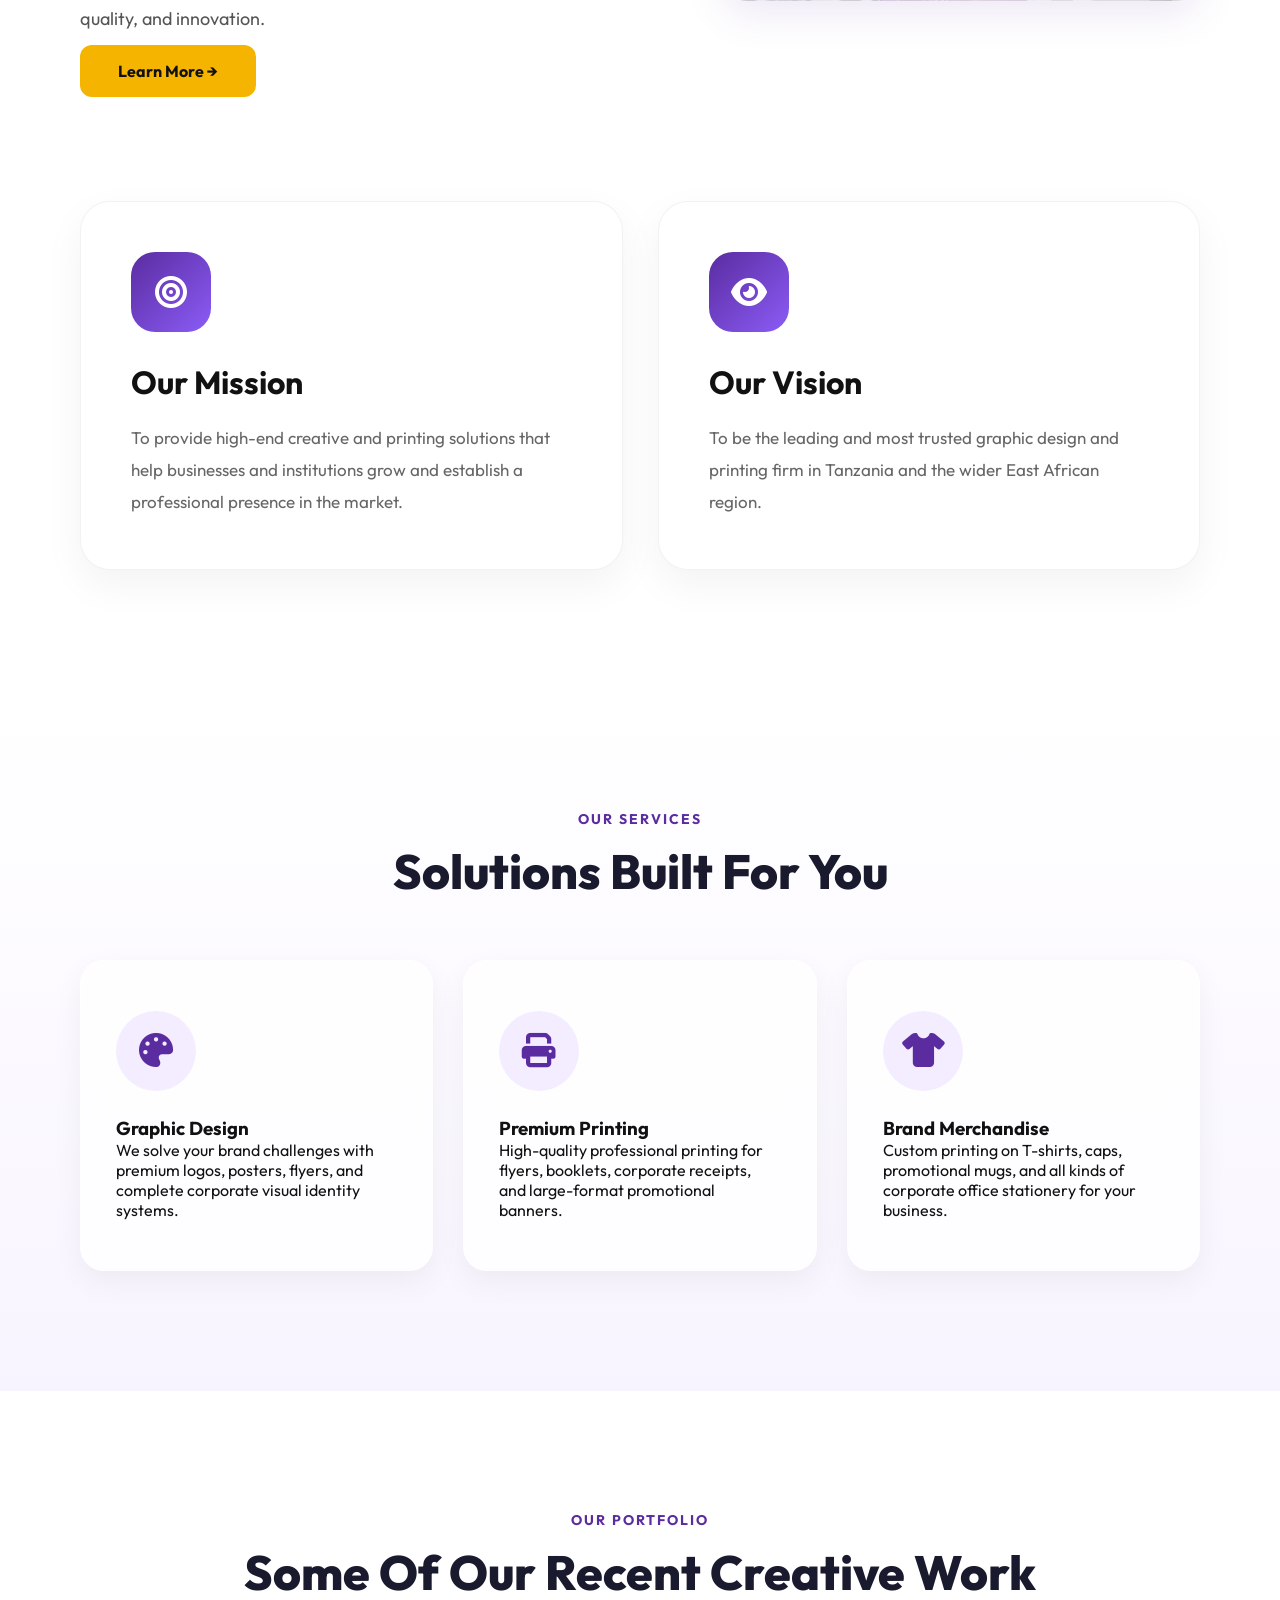
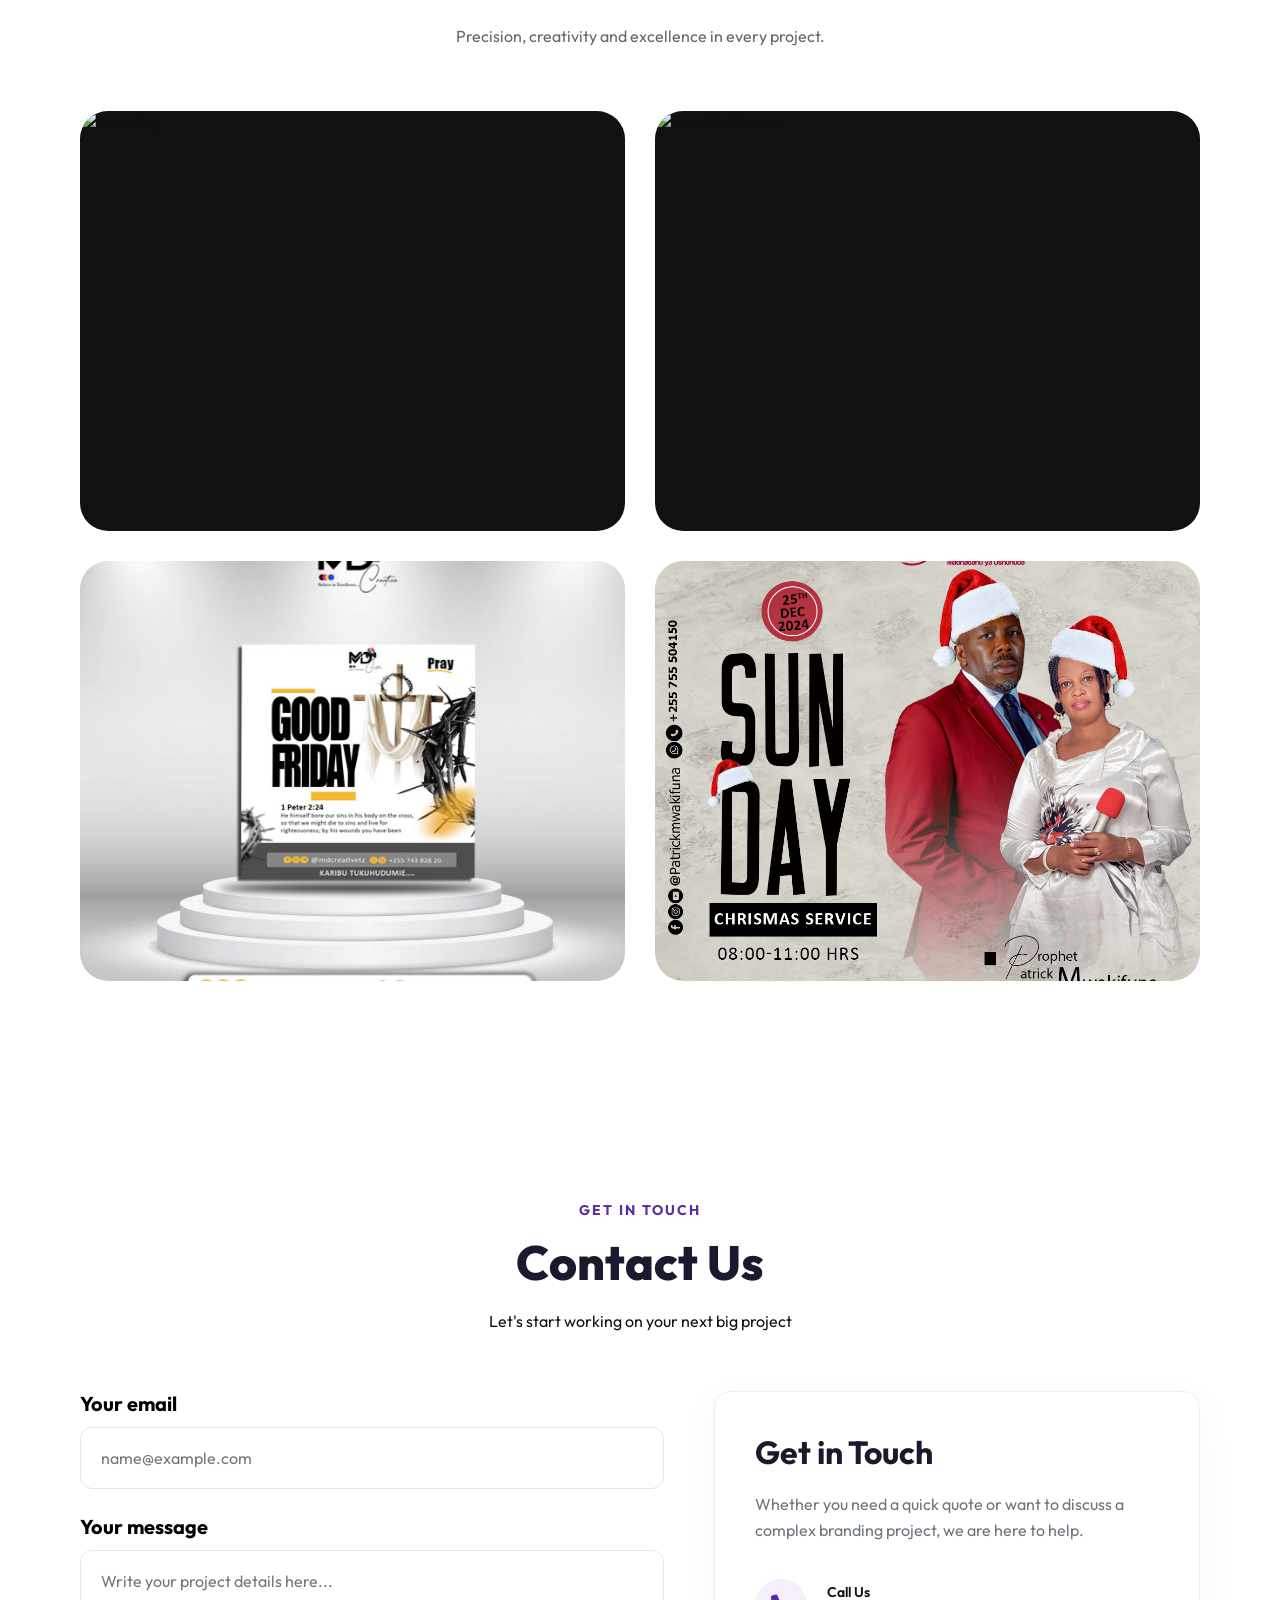
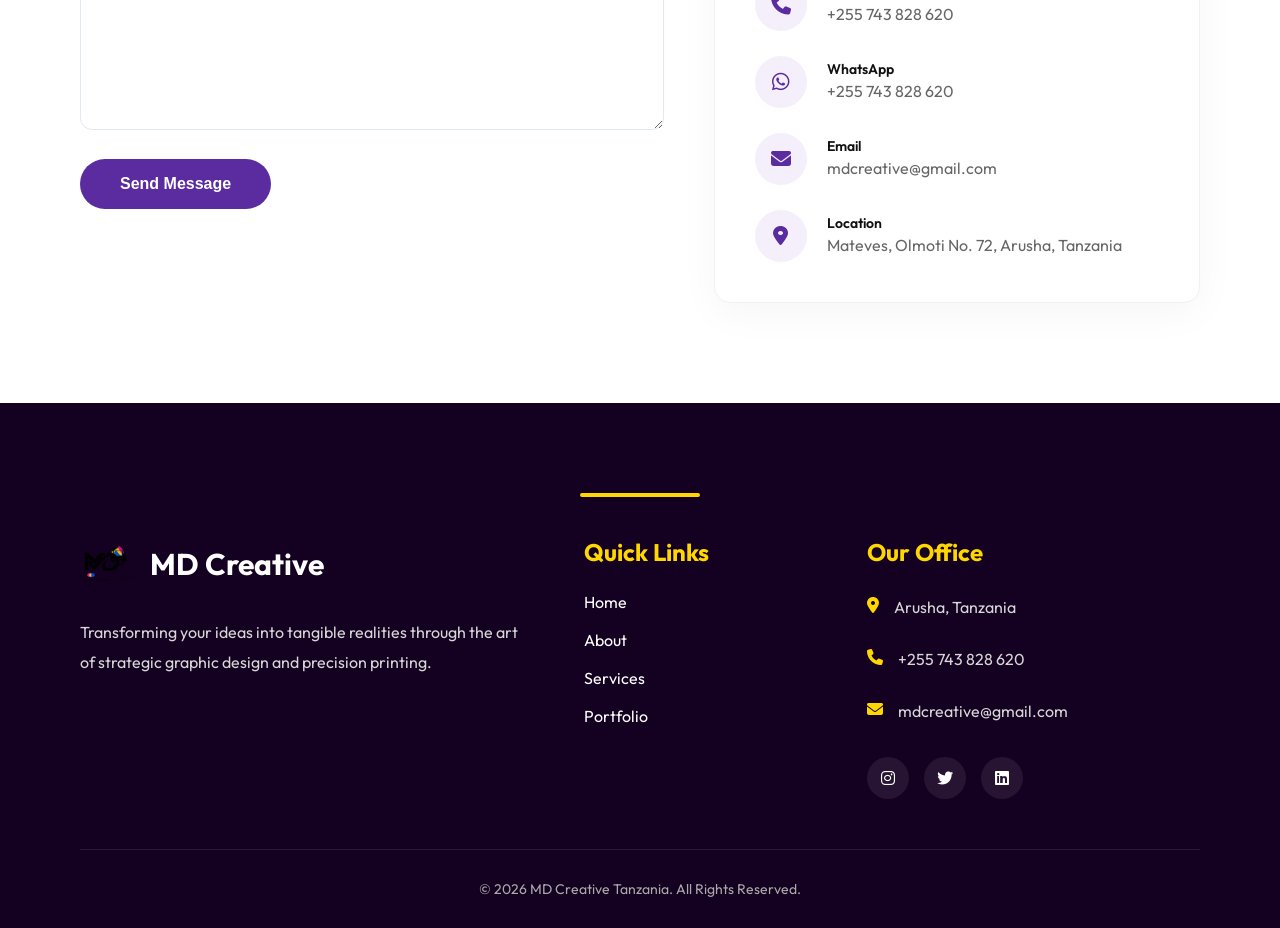
==== commit dc0faa3c: "Implement parallax scrolling effect and enhance mobile navigation with toggle button" ====
--- a/index.html
+++ b/index.html
@@ -21,19 +21,26 @@
       <img src="assets/logo.png" alt="MD Creative Logo">
       <h2>MD Creative Tanzania</h2>
     </div>
-    <nav>
+    <button class="menu-toggle" type="button" aria-label="Toggle menu" aria-expanded="false">
+      <span></span>
+      <span></span>
+      <span></span>
+    </button>
+    <nav class="nav-links">
       <a href="#home" class="active">Home</a>
       <a href="#about">About</a>
       <a href="#services">Services</a>
       <a href="#portfolio">Portfolio</a>
       <a href="#contact">Contact</a>
+      <a href="#contact" class="nav-quote-link">Get a Quote</a>
     </nav>
     <button class="quote-btn" onclick="location.href='#contact'">Get a Quote</button>
   </header>
 
   <section id="home" class="hero">
+    <div class="hero-bg"></div>
     <div class="hero-gradient"></div>
-    <div class="hero-content">
+    <div class="hero-content parallax-content">
       <span class="small-text">CREATIVE DESIGN • PRINTING • BRANDING</span>
       <h1>Bringing Your Ideas To Life Through Design & Print</h1>
       <p class="hero-description">
@@ -78,7 +85,7 @@
       </p>
       <a href="#contact" class="primary-btn">Learn More →</a>
     </div>
-    <div class="about-image">
+    <div class="about-image parallax-item">
       <img src="assets/hero.jpg" alt="MD Creative Workshop">
     </div>
 
--- a/style.css
+++ b/style.css
@@ -27,9 +27,6 @@
     background:#3d0066;
   }
   
-  /* ==========================================================================
-     NAVIGATION BAR
-     ========================================================================== */
   .navbar{
     display:flex;
     justify-content:space-between;
@@ -66,7 +63,12 @@
     color:#5a2ca0;
   }
   
-  nav a{
+  .nav-links{
+    display:flex;
+    align-items:center;
+  }
+
+  .nav-links a{
     text-decoration:none;
     color:#222;
     margin:0 18px;
@@ -74,8 +76,48 @@
     position:relative;
     transition:0.3s ease;
   }
-  
-  nav a::after{
+
+  .nav-links .nav-quote-link{
+    display:none;
+  }
+
+  .menu-toggle{
+    display:none;
+    flex-direction:column;
+    justify-content:center;
+    gap:6px;
+    width:44px;
+    height:44px;
+    padding:10px;
+    border:none;
+    border-radius:10px;
+    background:transparent;
+    cursor:pointer;
+    z-index:1001;
+  }
+
+  .menu-toggle span{
+    display:block;
+    width:24px;
+    height:3px;
+    background:#5a2ca0;
+    border-radius:3px;
+    transition:0.3s ease;
+  }
+
+  .menu-toggle.active span:nth-child(1){
+    transform:translateY(9px) rotate(45deg);
+  }
+
+  .menu-toggle.active span:nth-child(2){
+    opacity:0;
+  }
+
+  .menu-toggle.active span:nth-child(3){
+    transform:translateY(-9px) rotate(-45deg);
+  }
+  
+  .nav-links a::after{
     content:'';
     position:absolute;
     left:0;
@@ -87,13 +129,13 @@
     transition:0.3s;
   }
   
-  nav a:hover::after,
-  nav a.active::after{
+  .nav-links a:hover::after,
+  .nav-links a.active::after{
     width:100%;
   }
   
-  nav a:hover,
-  nav a.active{
+  .nav-links a:hover,
+  .nav-links a.active{
     color:#5a2ca0;
   }
   
@@ -129,26 +171,31 @@
     background:#4b0082;
     transform:translateY(-2px);
   }
-  
-  /* ==========================================================================
-     HERO SECTION (NA EFFECT YA SLOW MOTION)
-     ========================================================================== */
- /* HERO SECTION */
 .hero {
   position: relative;
   min-height: 100vh;
   width: 100%;
-  /* Hakikisha unaweka picha yako sahihi hapa kwenye url */
-  background: linear-gradient(rgba(15, 0, 25, 0.65), rgba(15, 0, 25, 0.85)), url('assets/hero.jpg');
-  background-size: cover;
-  background-position: center;
-  background-repeat: no-repeat;
   display: flex;
-  justify-content: center; /* Inaleta kila kitu katikati ya skrini */
+  justify-content: center;
   align-items: center;
   padding: 140px 20px 80px 20px;
   text-align: center;
   overflow: hidden;
+}
+
+.hero-bg{
+  position:absolute;
+  inset:-20% 0;
+  background:url('assets/hero.jpg') center center / cover no-repeat;
+  will-change:transform;
+  z-index:0;
+}
+
+.hero-gradient{
+  position:absolute;
+  inset:0;
+  background:linear-gradient(rgba(15, 0, 25, 0.65), rgba(15, 0, 25, 0.85));
+  z-index:1;
 }
 
 .hero-content {
@@ -157,11 +204,16 @@
   z-index: 2;
   display: flex;
   flex-direction: column;
-  align-items: center; /* Inahakikisha kila kitu kinajipanga katikati */
+  align-items: center;
+  will-change:transform, opacity;
+}
+
+.parallax-item{
+  will-change:transform;
 }
 
 .hero .small-text {
-  color: #ffb703; /* Rangi ya njano/dhahabu ya uandishi wa juu kama kwenye video */
+  color: #ffb703; 
   font-weight: 700;
   letter-spacing: 2px;
   font-size: 14px;
@@ -169,7 +221,7 @@
 }
 
 .hero h1 {
-  font-size: 56px; /* Maandishi makubwa na yenye nguvu */
+  font-size: 56px;
   font-weight: 800;
   color: #ffffff;
   line-height: 1.2;
@@ -184,7 +236,6 @@
   line-height: 1.6;
 }
 
-/* BUTTONS */
 .hero-buttons {
   display: flex;
   gap: 20px;
@@ -192,7 +243,7 @@
 }
 
 .primary-btn {
-  background: #ffb703; /* Rangi ya njano ya button ya mwanzo */
+  background: #ffb703; 
   color: #0f0019;
   padding: 14px 30px;
   border-radius: 8px;
@@ -212,14 +263,13 @@
   transition: 0.3s;
 }
 
-/* STATS SECTION (Kama ya kwenye video) */
 .hero-stats {
   display: grid;
   grid-template-columns: repeat(3, 1fr);
   gap: 30px;
   width: 100%;
   max-width: 800px;
-  background: rgba(255, 255, 255, 0.06); /* Muonekano wa giza la kioo translucent */
+  background: rgba(255, 255, 255, 0.06); 
   backdrop-filter: blur(10px);
   padding: 30px;
   border-radius: 16px;
@@ -228,7 +278,7 @@
 
 .hero-stat h3 {
   font-size: 36px;
-  color: #ffb703; /* Takwimu kuwa za rangi ya njano */
+  color: #ffb703; 
   font-weight: 800;
   margin-bottom: 5px;
 }
@@ -239,13 +289,12 @@
   font-weight: 500;
 }
 
-/* Responsive kwa ajili ya simu */
 @media (max-width: 768px) {
   .hero h1 {
     font-size: 36px;
   }
   .hero-stats {
-    grid-template-columns: 1fr; /* Kwenye simu maboxi yanajipanga kuelekea chini */
+    grid-template-columns: 1fr; 
     gap: 20px;
   }
   .hero-buttons {
@@ -309,7 +358,9 @@
     flex-wrap:wrap;
   }
   
-  .hero-stat color:white;
+  .hero-stat {
+    color:white;
+  }
   
   .hero-stat h3{
     font-size:42px;
@@ -322,9 +373,6 @@
     font-size:15px;
   }
   
-  /* ==========================================================================
-     SECTION TITLES GLOBAL (ZOTE ZINA-MATCH KAMA CONTACT)
-     ========================================================================== */
   .section-tag {
     color: #5a2ca0; 
     font-weight: 700;
@@ -352,13 +400,10 @@
     text-align: center; 
     margin-bottom: 60px;
   }
-  
-  /* ==========================================================================
-     ABOUT SECTION & MISSION (REKEBISHO LA NAFASI NYEUPE)
-     ========================================================================== */
+
   .about{
     display:grid;
-    grid-template-columns:1.1fr 0.9fr; /* Nguzo mbili kuondoa nafasi tupu */
+    grid-template-columns:1.1fr 0.9fr; 
     gap:60px;
     align-items:center;
     padding:120px 80px;
@@ -390,7 +435,6 @@
     box-shadow:0 15px 40px rgba(90, 44, 160, 0.1);
   }
   
-  /* MISSION & VISION */
   .mission-section{
     grid-column: span 2;
     padding: 60px 0 0 0;
@@ -440,9 +484,6 @@
     font-size:17px;
   }
   
-  /* ==========================================================================
-     SERVICES SECTION
-     ========================================================================== */
   .services{
     padding:120px 80px;
     background: linear-gradient(to bottom, #ffffff, #f8f4ff);
@@ -508,9 +549,6 @@
     50% { transform:translateY(-10px); }
   }
   
-  /* ==========================================================================
-     PORTFOLIO SECTION
-     ========================================================================== */
   .portfolio{
     padding:120px 80px;
     background:white;
@@ -595,9 +633,6 @@
     opacity:1;
   }
   
-  /* ==========================================================================
-     CONTACT SECTION
-     ========================================================================== */
   .contact {
     padding: 100px 80px;
     background: #ffffff;
@@ -738,10 +773,7 @@
     margin: 0;
     line-height: 1.4;
   }
-  
-  /* ==========================================================================
-     FOOTER SECTION
-     ========================================================================== */
+ 
   .footer{
     background:#140020;
     color:#ffffff;
@@ -837,9 +869,6 @@
   .footer-bottom{ text-align:center; padding-top:30px; }
   .footer-bottom p{ color:#aaa; font-size:14px; }
   
-  /* ==========================================================================
-     WHATSAPP FLOATING BUTTON & EFFECTS
-     ========================================================================== */
   .whatsapp-btn{
     position:fixed;
     right:25px;
@@ -873,7 +902,7 @@
     50% { transform:translateY(40px); }
   }
   
-  /* SCROLL REVEAL EFFECT */
+ 
   .fade-up{
     opacity:0;
     transform:translateY(60px);
@@ -883,8 +912,7 @@
     opacity:1;
     transform:translateY(0);
   }
-  
-  /* LOADER DESIGN */
+
   .loader{
     position:fixed;
     inset:0;
@@ -909,20 +937,65 @@
   @keyframes spin{ 100% { transform:rotate(360deg); } }
   @keyframes hideLoader{ to { opacity:0; visibility:hidden; } }
   
-  /* ==========================================================================
-     RESPONSIVE DESIGN (SIMU NA TABLET ZOTE ZIMEUNGANISHWA CHINI)
-     ========================================================================== */
   @media(max-width:992px){
     .navbar{
+      padding:15px 20px;
+      flex-wrap:wrap;
+      gap:0;
+    }
+
+    .menu-toggle{
+      display:flex;
+      margin-left:auto;
+    }
+
+    .quote-btn{
+      display:none;
+    }
+
+    .nav-links{
+      display:none;
+      flex-direction:column;
+      align-items:stretch;
+      width:100%;
+      margin-top:15px;
       padding:20px;
-      flex-direction:column;
-      gap:20px;
+      background:rgba(255,255,255,0.98);
+      border-radius:16px;
+      box-shadow:0 15px 40px rgba(0,0,0,0.1);
+      gap:8px;
     }
-    nav{
+
+    .nav-links.active{
       display:flex;
-      flex-direction:column;
-      align-items:center;
-      gap:15px;
+    }
+
+    .nav-links a{
+      margin:0;
+      padding:14px 16px;
+      border-radius:10px;
+      text-align:center;
+    }
+
+    .nav-links a::after{
+      display:none;
+    }
+
+    .nav-links a:hover,
+    .nav-links a.active{
+      background:#f3edff;
+    }
+
+    .nav-links .nav-quote-link{
+      display:block;
+      background:#5a2ca0;
+      color:white;
+      margin-top:8px;
+    }
+
+    .nav-links .nav-quote-link:hover{
+      background:#4b0082;
+      color:white;
     }
     .hero h1{ font-size:52px; }
     .about{
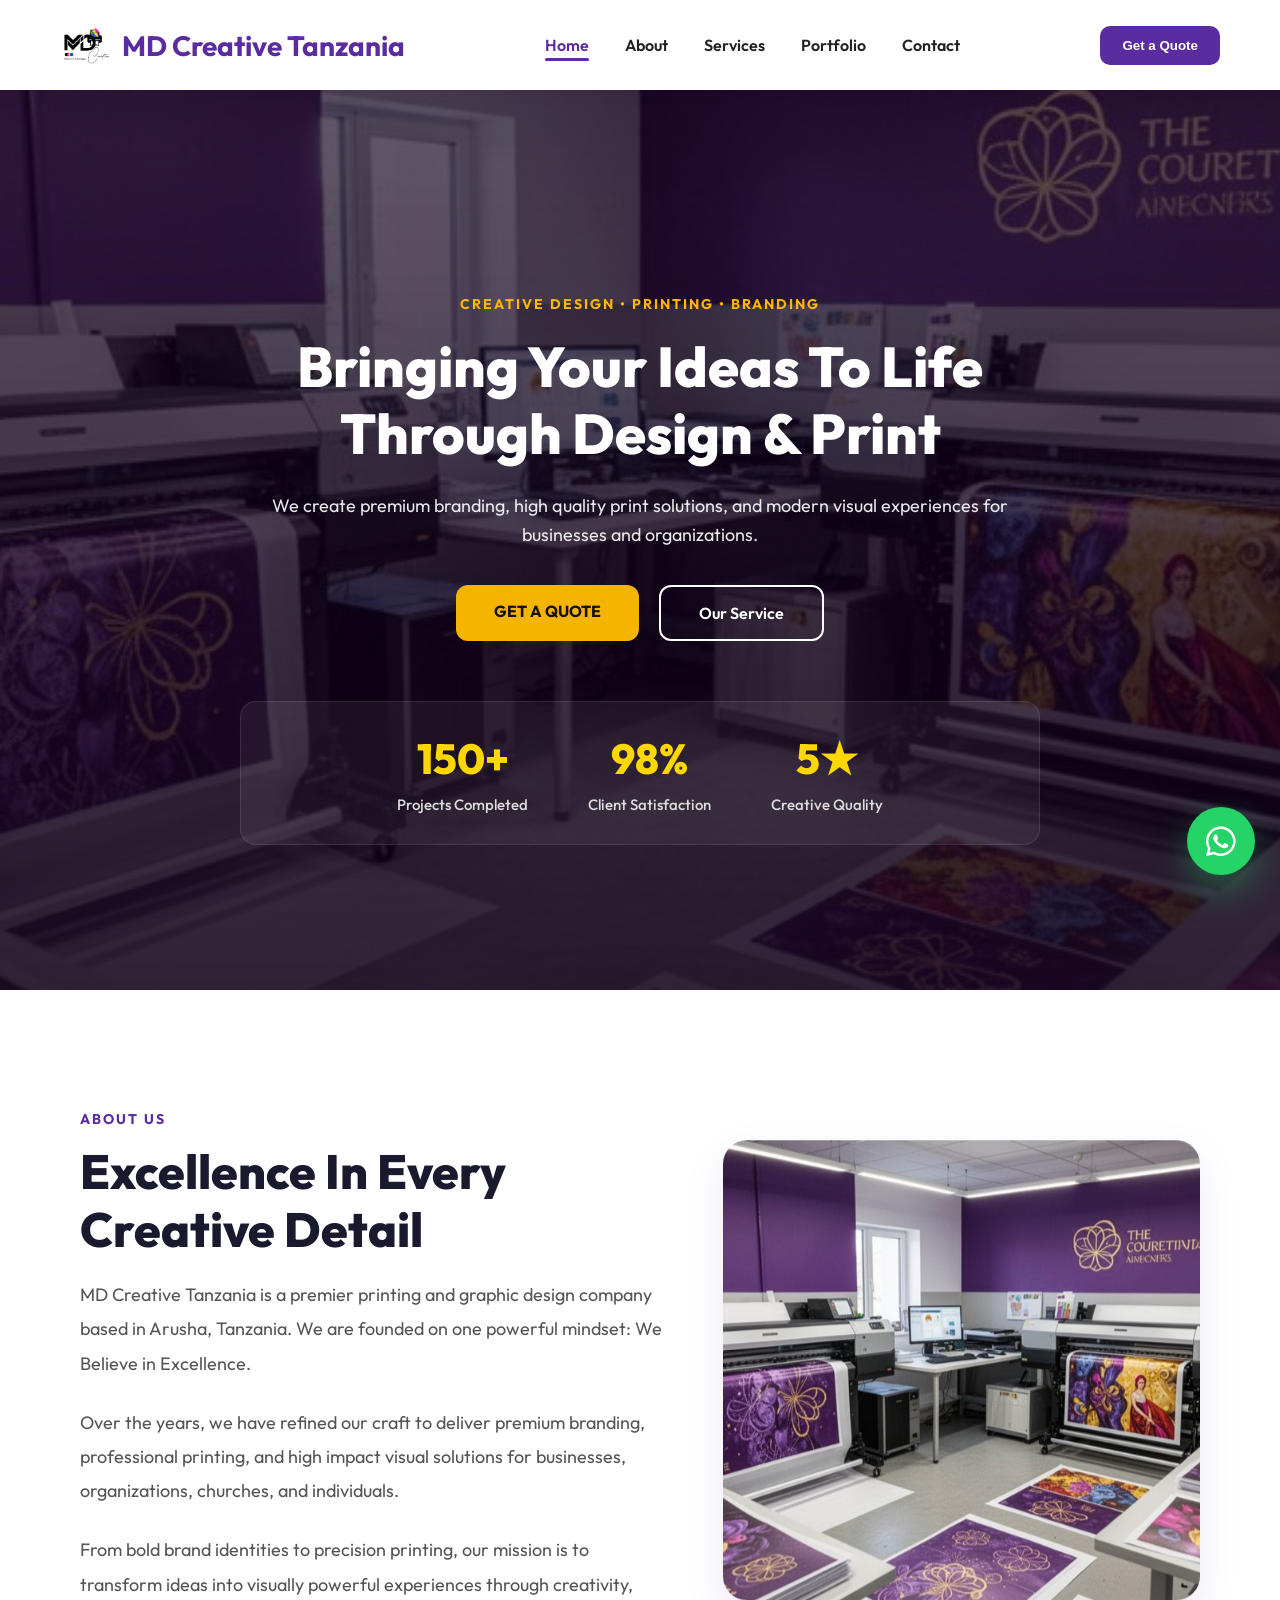
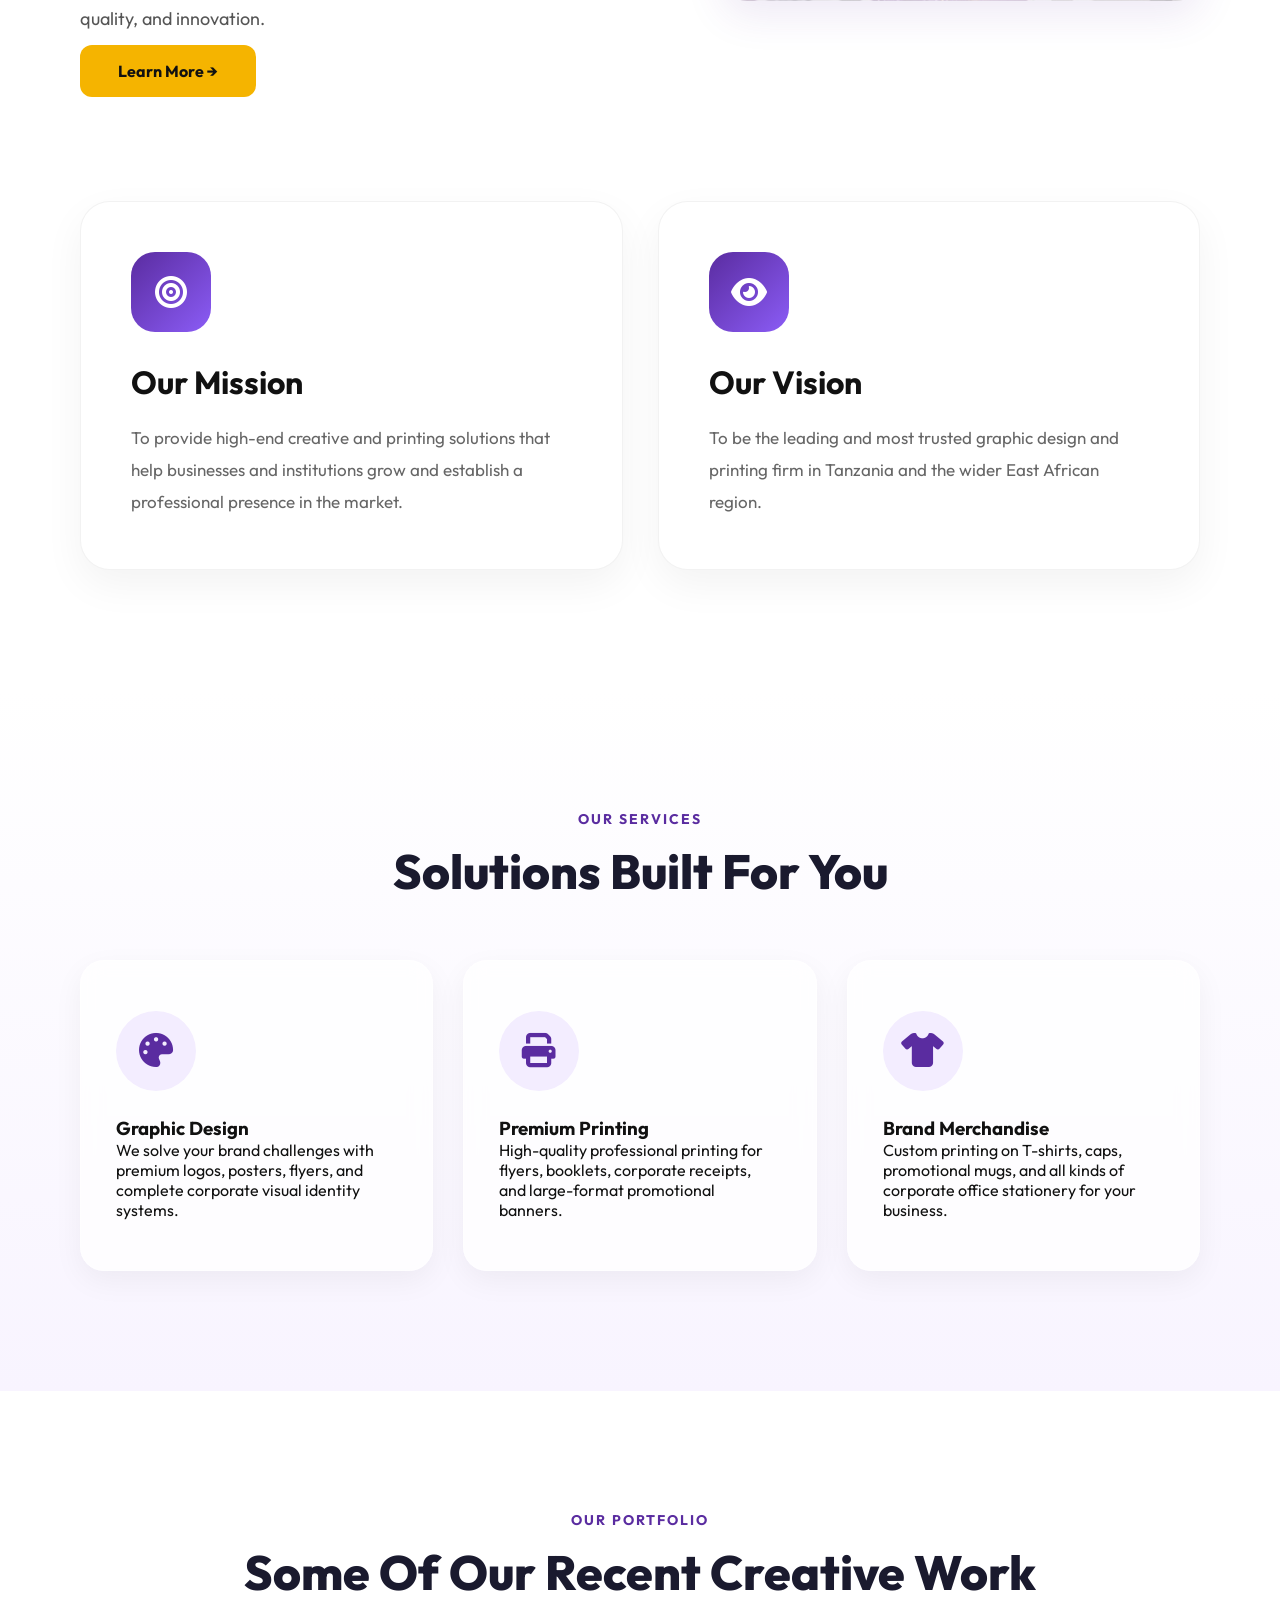
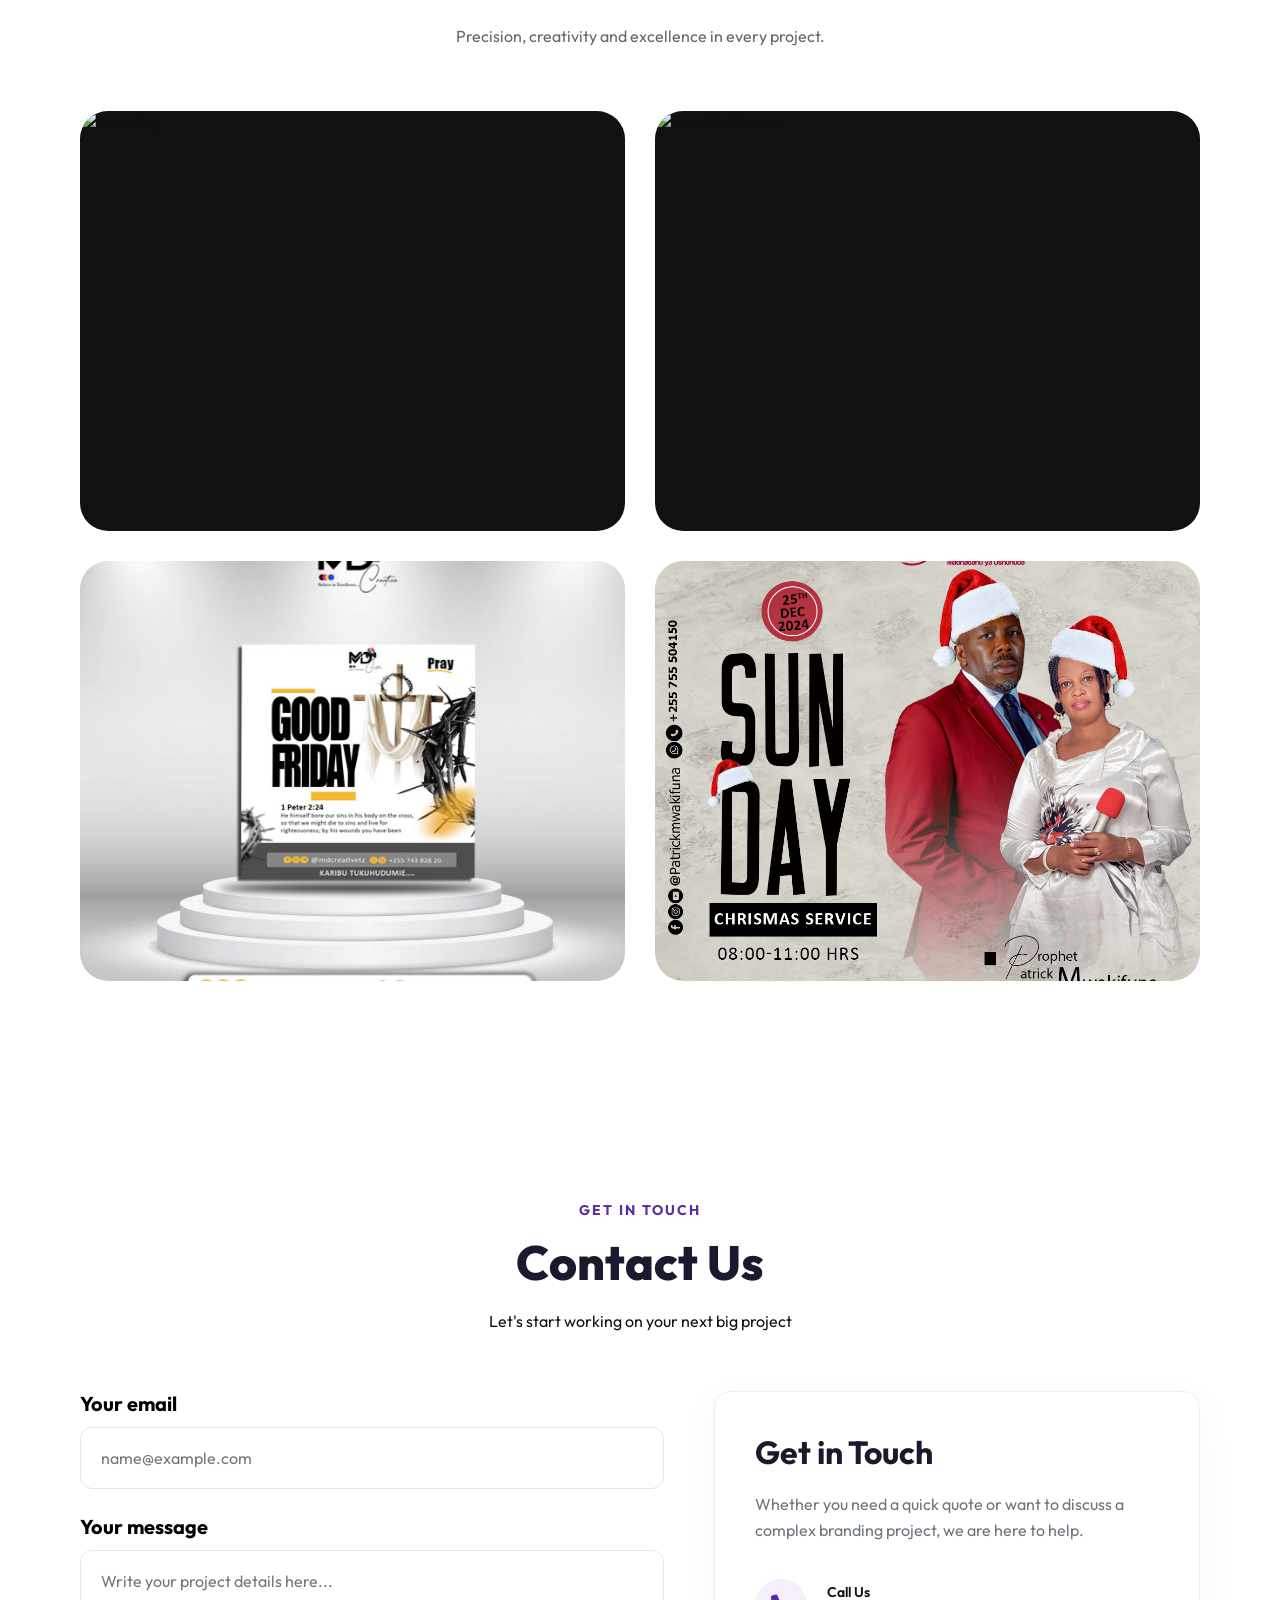
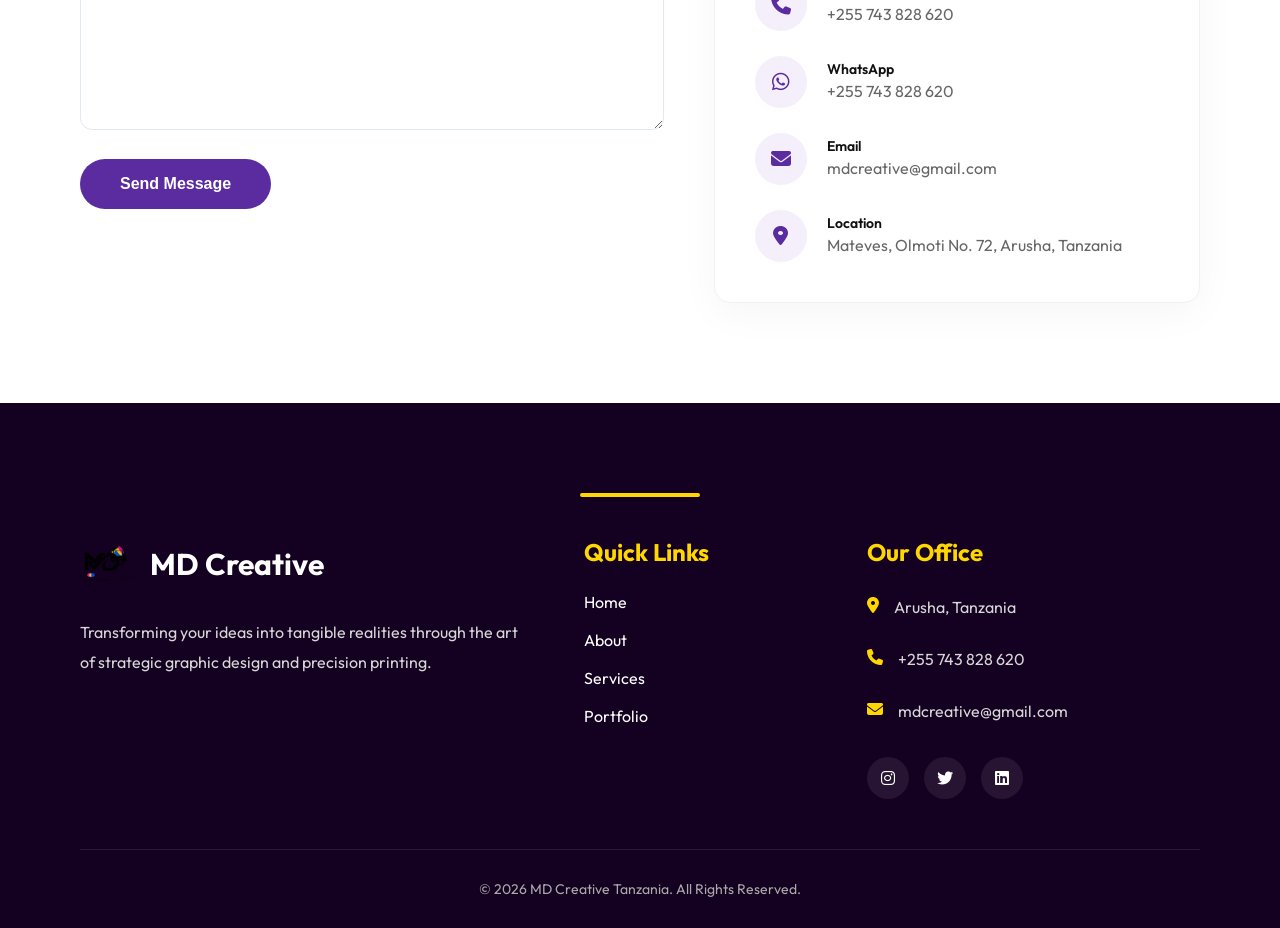
==== commit c3ff7a6a: "updated website" ====
--- a/index.html
+++ b/index.html
@@ -47,8 +47,8 @@
         We create premium branding, high quality print solutions, and modern visual experiences for businesses and organizations.
       </p>
       <div class="hero-buttons">
-        <a href="#contact" class="primary-btn">Get Started</a>
-        <a href="#portfolio" class="secondary-btn">View Portfolio</a>
+        <a href="#contact" class="primary-btn">GET A QUOTE</a>
+        <a href="#services" class="secondary-btn">Our Service</a>
       </div>
       
       <div class="hero-stats">
--- a/style.css
+++ b/style.css
@@ -12,18 +12,17 @@
     color:#111;
   }
   
-  /* SCROLLBAR */
-  ::-webkit-scrollbar{
+  scrollbar{
     width:10px;
   }
-  ::-webkit-scrollbar-track{
+  scrollbar-track{
     background:#f3f3f3;
   }
-  ::-webkit-scrollbar-thumb{
+  scrollbar-thumb{
     background:#5a2ca0;
     border-radius:20px;
   }
-  ::-webkit-scrollbar-thumb:hover{
+ scrollbar-thumb:hover{
     background:#3d0066;
   }
   
@@ -514,7 +513,7 @@
     border-radius:24px;
     padding:1px;
     background: linear-gradient(135deg, rgba(255,215,0,0.4), rgba(90,44,160,0.4));
-    -webkit-mask: linear-gradient(#fff 0 0) content-box, linear-gradient(#fff 0 0);
+    mask: linear-gradient(#fff 0 0) content-box, linear-gradient(#fff 0 0);
     -webkit-mask-composite:xor;
     mask-composite:exclude;
     opacity:0;
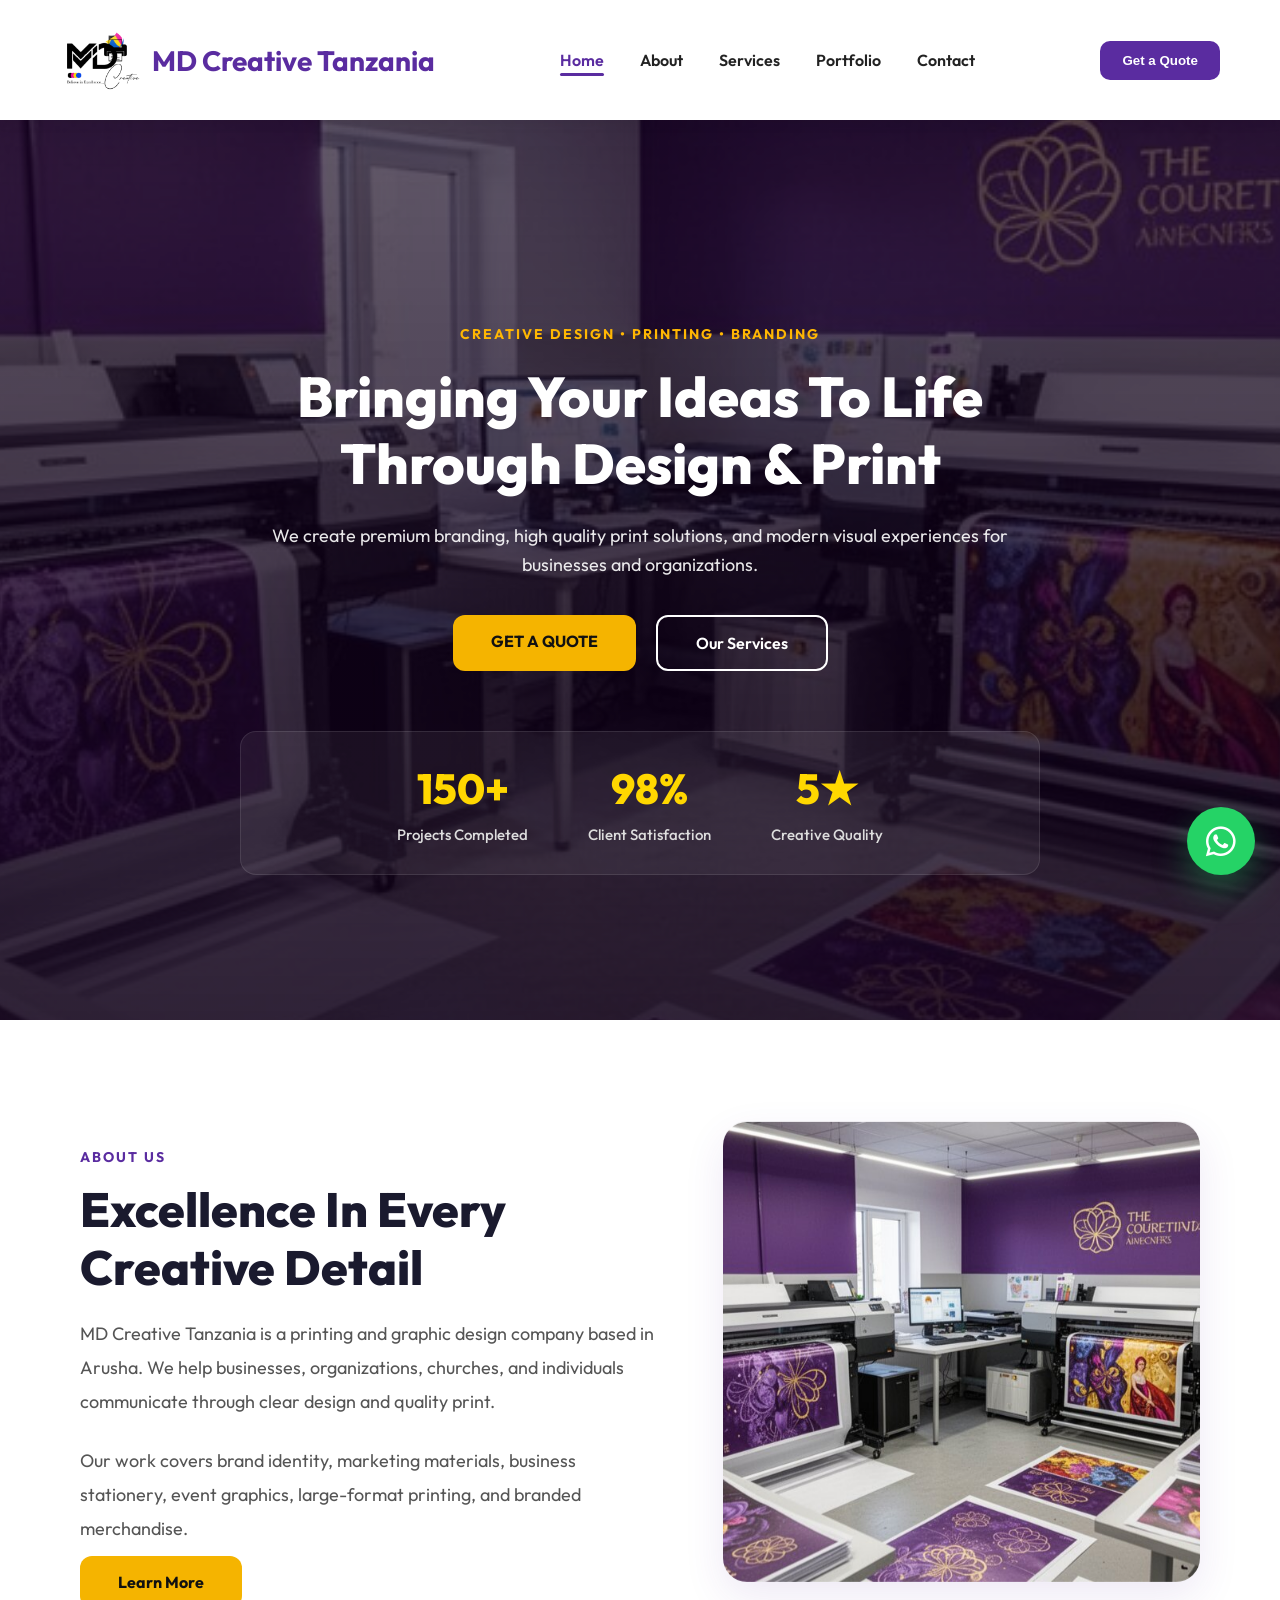
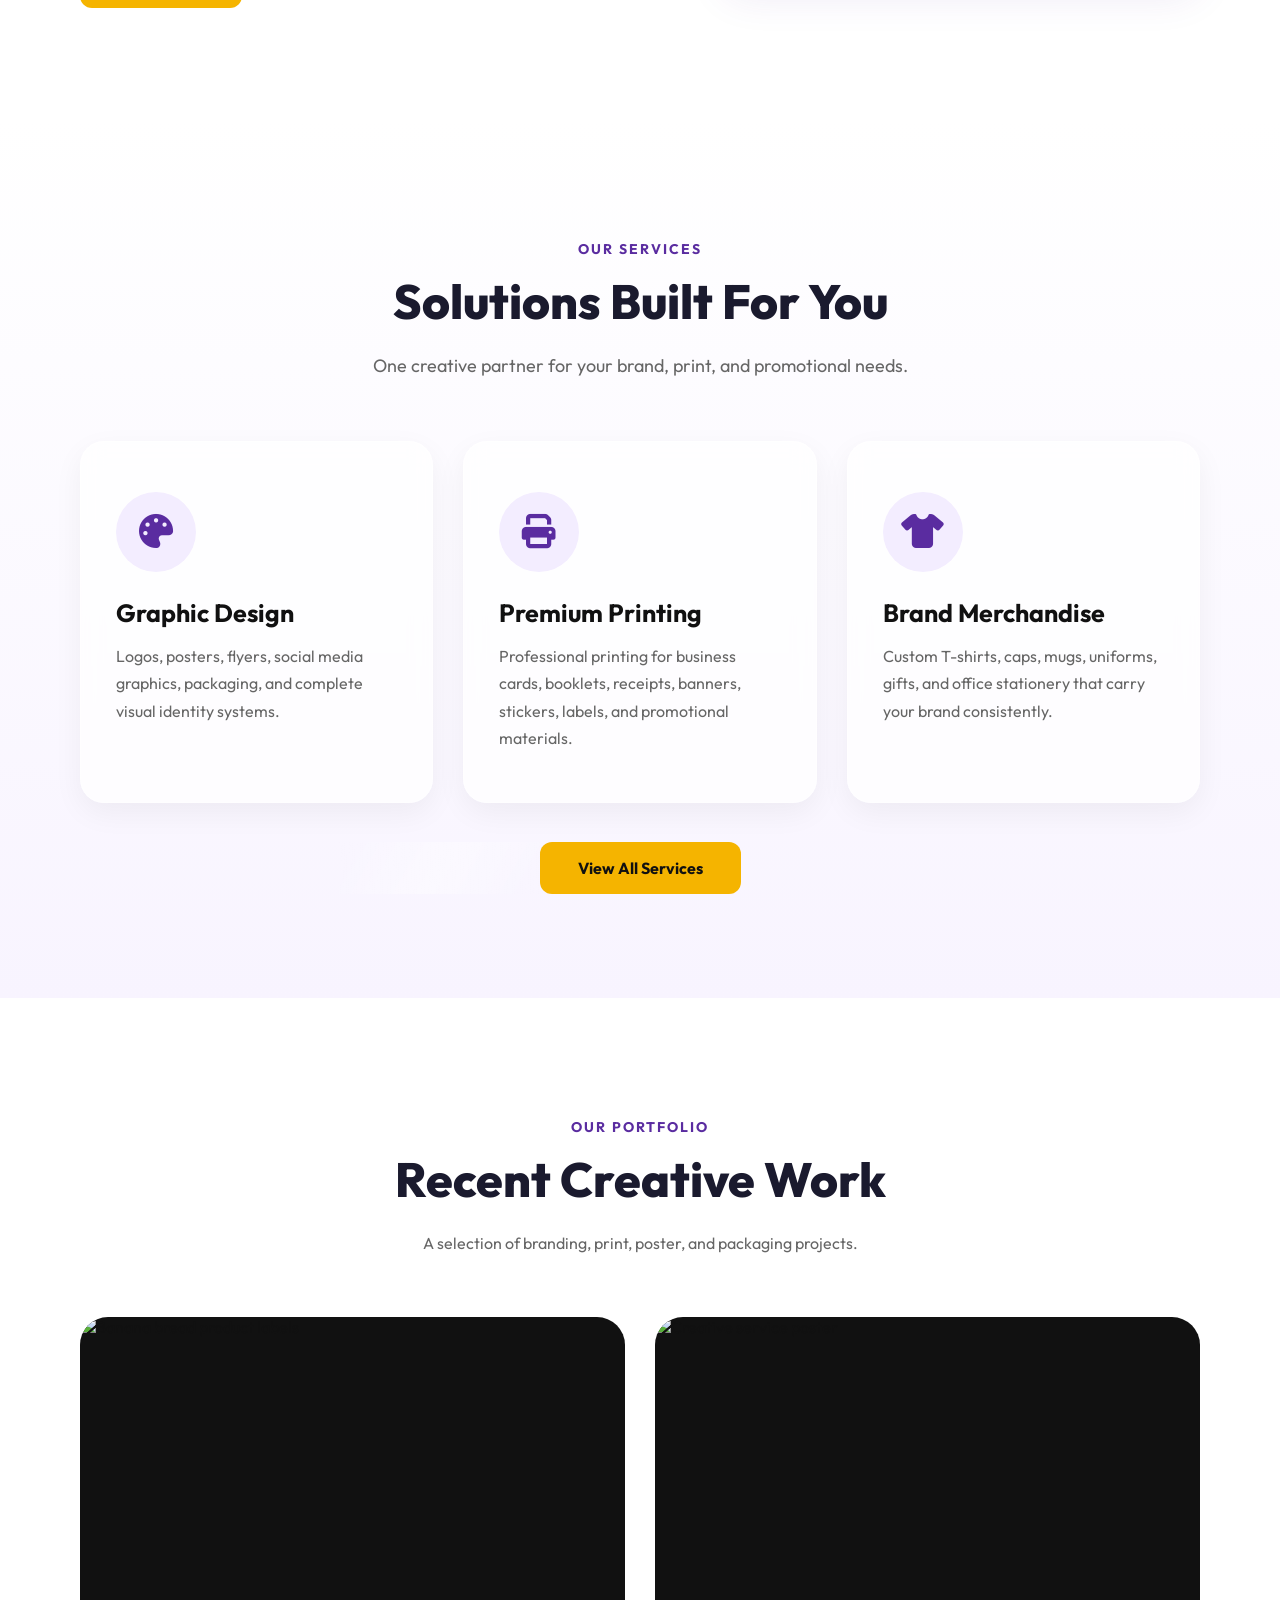
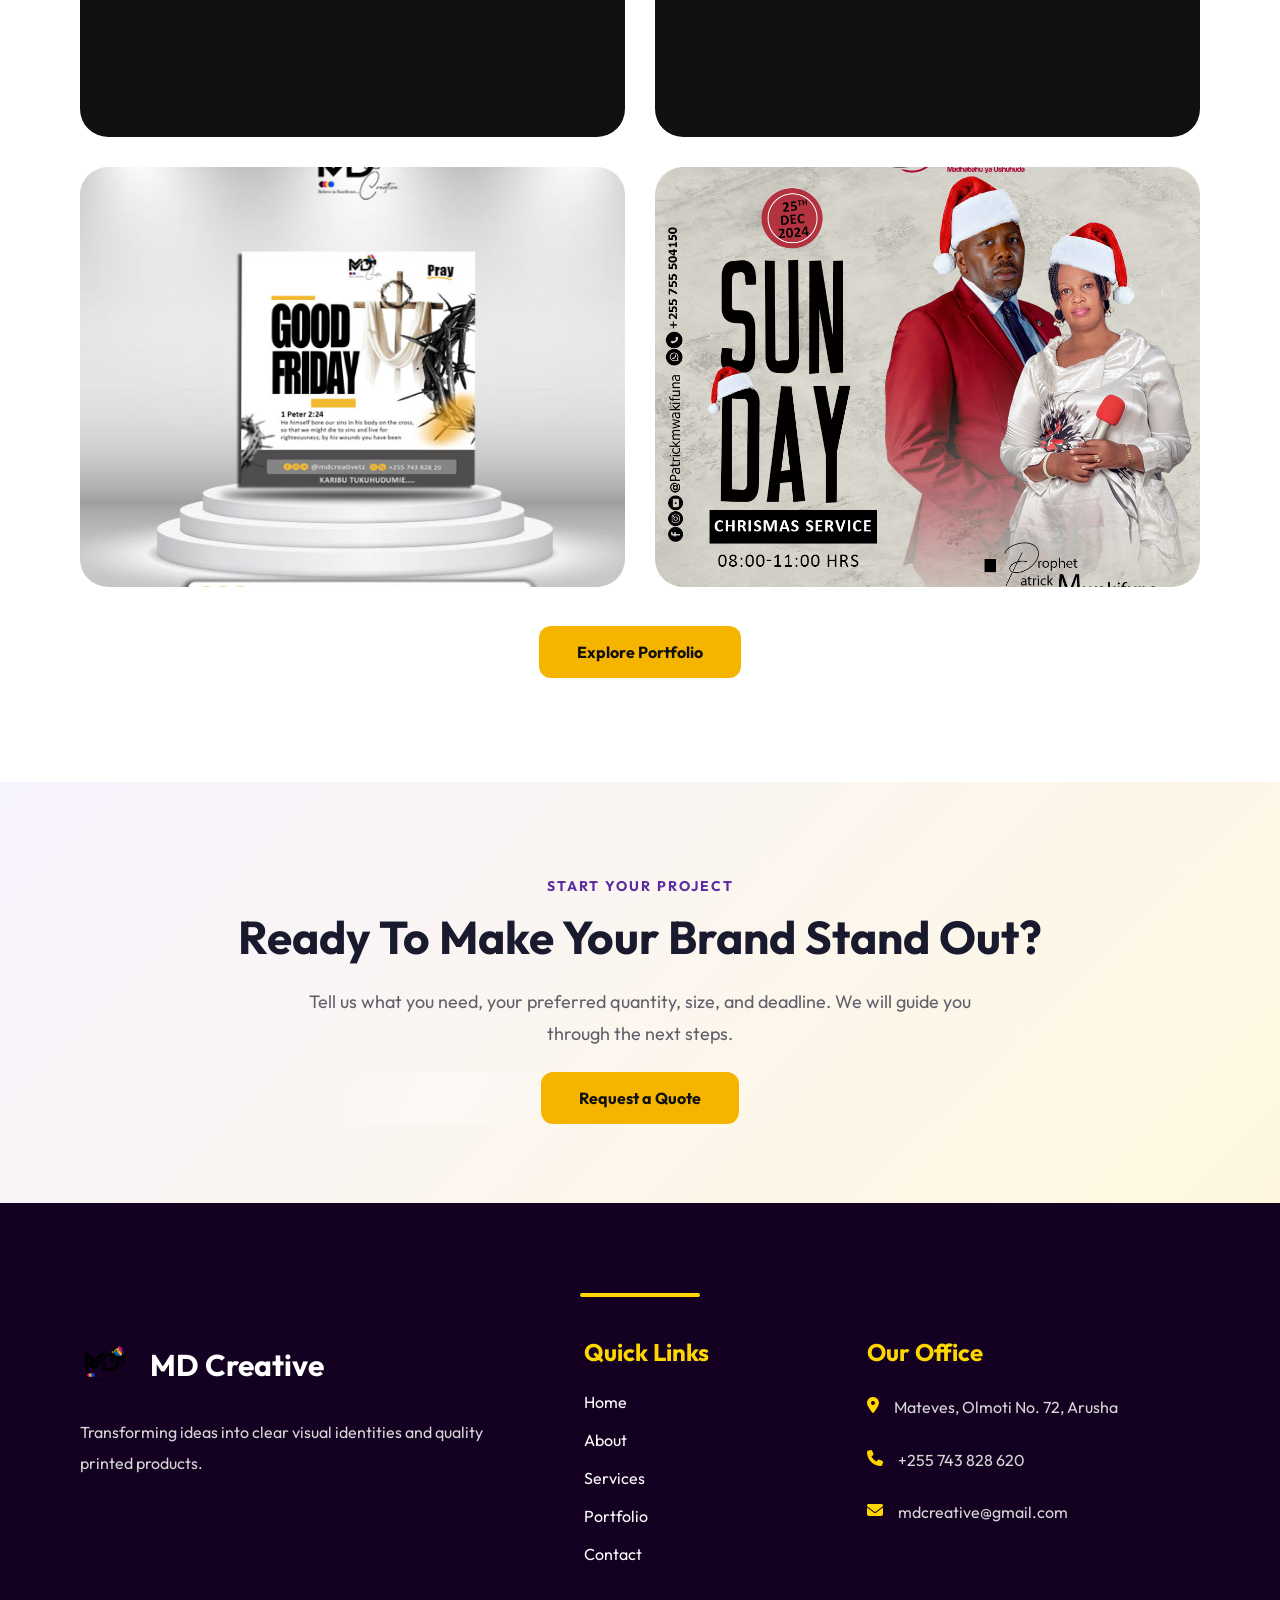
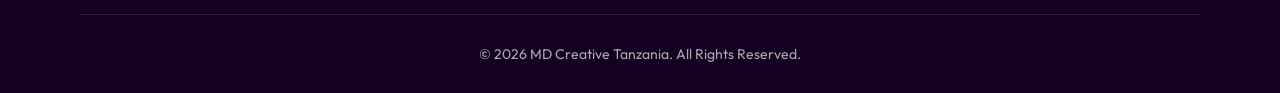
==== commit c3d2a7b8: "Convert website to multi-page layout" ====
--- a/index.html
+++ b/index.html
@@ -3,7 +3,8 @@
 <head>
   <meta charset="UTF-8">
   <meta name="viewport" content="width=device-width, initial-scale=1.0">
-  <title>MD Creative Tanzania</title>
+  <meta name="description" content="MD Creative Tanzania provides graphic design, branding, professional printing, and branded merchandise in Arusha, Tanzania.">
+  <title>MD Creative Tanzania | Design, Printing & Branding</title>
   <link rel="preconnect" href="https://fonts.googleapis.com">
   <link rel="preconnect" href="https://fonts.gstatic.com" crossorigin>
   <link href="https://fonts.googleapis.com/css2?family=Outfit:wght@300;400;600;700;800&display=swap" rel="stylesheet">
@@ -11,345 +12,51 @@
   <link rel="stylesheet" href="style.css">
 </head>
 <body>
-
-  <div class="loader">
-    <div class="loader-circle"></div>
-  </div>
-
+  <div class="loader" aria-hidden="true"><div class="loader-circle"></div></div>
   <header class="navbar">
-    <div class="logo">
-      <img src="assets/logo.png" alt="MD Creative Logo">
-      <h2>MD Creative Tanzania</h2>
-    </div>
-    <button class="menu-toggle" type="button" aria-label="Toggle menu" aria-expanded="false">
-      <span></span>
-      <span></span>
-      <span></span>
-    </button>
-    <nav class="nav-links">
-      <a href="#home" class="active">Home</a>
-      <a href="#about">About</a>
-      <a href="#services">Services</a>
-      <a href="#portfolio">Portfolio</a>
-      <a href="#contact">Contact</a>
-      <a href="#contact" class="nav-quote-link">Get a Quote</a>
-    </nav>
-    <button class="quote-btn" onclick="location.href='#contact'">Get a Quote</button>
+    <a class="logo" href="index.html" aria-label="MD Creative Tanzania home"><img src="assets/logo.png" alt="MD Creative Tanzania logo"><h2>MD Creative Tanzania</h2></a>
+    <button class="menu-toggle" type="button" aria-label="Toggle menu" aria-expanded="false"><span></span><span></span><span></span></button>
+    <nav class="nav-links" aria-label="Main navigation"><a href="index.html" class="active">Home</a><a href="about.html">About</a><a href="services.html">Services</a><a href="portfolio.html">Portfolio</a><a href="contact.html">Contact</a><a href="contact.html" class="nav-quote-link">Get a Quote</a></nav>
+    <button class="quote-btn" type="button" onclick="location.href='contact.html'">Get a Quote</button>
   </header>
-
-  <section id="home" class="hero">
-    <div class="hero-bg"></div>
-    <div class="hero-gradient"></div>
-    <div class="hero-content parallax-content">
-      <span class="small-text">CREATIVE DESIGN • PRINTING • BRANDING</span>
-      <h1>Bringing Your Ideas To Life Through Design & Print</h1>
-      <p class="hero-description">
-        We create premium branding, high quality print solutions, and modern visual experiences for businesses and organizations.
-      </p>
-      <div class="hero-buttons">
-        <a href="#contact" class="primary-btn">GET A QUOTE</a>
-        <a href="#services" class="secondary-btn">Our Service</a>
+  <main>
+    <section class="hero">
+      <div class="hero-bg"></div><div class="hero-gradient"></div>
+      <div class="hero-content parallax-content">
+        <span class="small-text">CREATIVE DESIGN • PRINTING • BRANDING</span>
+        <h1>Bringing Your Ideas To Life Through Design & Print</h1>
+        <p class="hero-description">We create premium branding, high quality print solutions, and modern visual experiences for businesses and organizations.</p>
+        <div class="hero-buttons"><a href="contact.html" class="primary-btn">GET A QUOTE</a><a href="services.html" class="secondary-btn">Our Services</a></div>
+        <div class="hero-stats"><div class="hero-stat"><h3>150+</h3><p>Projects Completed</p></div><div class="hero-stat"><h3>98%</h3><p>Client Satisfaction</p></div><div class="hero-stat"><h3>5★</h3><p>Creative Quality</p></div></div>
       </div>
-      
-      <div class="hero-stats">
-        <div class="hero-stat">
-          <h3>150+</h3>
-          <p>Projects Completed</p>
-        </div>
-        <div class="hero-stat">
-          <h3>98%</h3>
-          <p>Client Satisfaction</p>
-        </div>
-        <div class="hero-stat">
-          <h3>5★</h3>
-          <p>Creative Quality</p>
-        </div>
+    </section>
+    <section class="about fade-up">
+      <div class="about-text"><span class="section-tag">About Us</span><h2>Excellence In Every Creative Detail</h2><p>MD Creative Tanzania is a printing and graphic design company based in Arusha. We help businesses, organizations, churches, and individuals communicate through clear design and quality print.</p><p>Our work covers brand identity, marketing materials, business stationery, event graphics, large-format printing, and branded merchandise.</p><a href="about.html" class="primary-btn">Learn More</a></div>
+      <div class="about-image parallax-item"><img src="assets/hero.jpg" alt="Creative design and printing workspace"></div>
+    </section>
+    <section class="services fade-up">
+      <div class="services-header"><span class="section-tag">Our Services</span><h2>Solutions Built For You</h2><p class="section-intro">One creative partner for your brand, print, and promotional needs.</p></div>
+      <div class="services-grid">
+        <article class="service-card"><div class="service-icon"><i class="fa-solid fa-palette"></i></div><h3>Graphic Design</h3><p>Logos, posters, flyers, social media graphics, packaging, and complete visual identity systems.</p></article>
+        <article class="service-card"><div class="service-icon"><i class="fa-solid fa-print"></i></div><h3>Premium Printing</h3><p>Professional printing for business cards, booklets, receipts, banners, stickers, labels, and promotional materials.</p></article>
+        <article class="service-card"><div class="service-icon"><i class="fa-solid fa-shirt"></i></div><h3>Brand Merchandise</h3><p>Custom T-shirts, caps, mugs, uniforms, gifts, and office stationery that carry your brand consistently.</p></article>
       </div>
-    </div>
-  </section>
-  <section id="about" class="about fade-up">
-    <div class="about-text">
-      <span class="section-tag">About Us</span>
-      <h2>Excellence In Every Creative Detail</h2>
-      <p>
-        MD Creative Tanzania is a premier printing and graphic design company based in Arusha, Tanzania. 
-        We are founded on one powerful mindset: We Believe in Excellence.
-      </p>
-      <p>
-        Over the years, we have refined our craft to deliver premium branding, professional printing, 
-        and high impact visual solutions for businesses, organizations, churches, and individuals.
-      </p>
-      <p>
-        From bold brand identities to precision printing, our mission is to transform ideas into 
-        visually powerful experiences through creativity, quality, and innovation.
-      </p>
-      <a href="#contact" class="primary-btn">Learn More →</a>
-    </div>
-    <div class="about-image parallax-item">
-      <img src="assets/hero.jpg" alt="MD Creative Workshop">
-    </div>
-
-    <div class="mission-section">
-      <div class="mission-container">
-        <div class="mission-card">
-          <div class="mission-icon"><i class="fa-solid fa-bullseye"></i></div>
-          <h3>Our Mission</h3>
-          <p>To provide high-end creative and printing solutions that help businesses and institutions grow and establish a professional presence in the market.</p>
-        </div>
-        <div class="mission-card">
-          <div class="mission-icon"><i class="fa-solid fa-eye"></i></div>
-          <h3>Our Vision</h3>
-          <p>To be the leading and most trusted graphic design and printing firm in Tanzania and the wider East African region.</p>
-        </div>
+      <div class="section-action"><a href="services.html" class="primary-btn">View All Services</a></div>
+    </section>
+    <section class="portfolio fade-up">
+      <div class="portfolio-header"><span class="section-tag">Our Portfolio</span><h2>Recent Creative Work</h2><p class="portfolio-subtitle">A selection of branding, print, poster, and packaging projects.</p></div>
+      <div class="portfolio-grid">
+        <article class="portfolio-item"><img src="assets/work1.jpg" alt="Banana bread product labels"><div class="portfolio-overlay"><span class="portfolio-category">Branding</span><h3>Banana Bread Labels</h3></div></article>
+        <article class="portfolio-item"><img src="assets/work2.jpg" alt="Creative service poster"><div class="portfolio-overlay"><span class="portfolio-category">Graphic Design</span><h3>Creative Service Poster</h3></div></article>
+        <article class="portfolio-item"><img src="assets/work3.jpg" alt="Good Friday event poster"><div class="portfolio-overlay"><span class="portfolio-category">Posters & Flyers</span><h3>Good Friday Poster</h3></div></article>
+        <article class="portfolio-item"><img src="assets/work4.jpg" alt="Easter event branding"><div class="portfolio-overlay"><span class="portfolio-category">Event Branding</span><h3>Easter Event Design</h3></div></article>
       </div>
-    </div>
-  </section>
-
-  <section id="services" class="services fade-up">
-    <div class="services-header">
-      <span class="section-tag">Our Services</span>
-      <h2>Solutions Built For You</h2>
-    </div>
-    <div class="services-grid">
-      <div class="service-card">
-        <div class="service-icon"><i class="fa-solid fa-palette"></i></div>
-        <h3>Graphic Design</h3>
-        <p>We solve your brand challenges with premium logos, posters, flyers, and complete corporate visual identity systems.</p>
-      </div>
-      <div class="service-card">
-        <div class="service-icon"><i class="fa-solid fa-print"></i></div>
-        <h3>Premium Printing</h3>
-        <p>High-quality professional printing for flyers, booklets, corporate receipts, and large-format promotional banners.</p>
-      </div>
-      <div class="service-card">
-        <div class="service-icon"><i class="fa-solid fa-shirt"></i></div>
-        <h3>Brand Merchandise</h3>
-        <p>Custom printing on T-shirts, caps, promotional mugs, and all kinds of corporate office stationery for your business.</p>
-      </div>
-    </div>
-  </section>
-
-  <section class="portfolio fade-up"
-  id="portfolio">
-
-    <div class="portfolio-header">
-
-      <p class="section-tag">
-
-        OUR PORTFOLIO
-
-      </p>
-
-      <h2>
-
-        Some Of Our Recent Creative Work
-
-      </h2>
-
-      <p class="portfolio-subtitle">
-
-        Precision, creativity and excellence
-        in every project.
-
-      </p>
-
-    </div>
-
-    <div class="portfolio-grid">
-
-      <div class="portfolio-item">
-
-        <img src="assets/work1.jpg"
-        alt="Branding">
-
-        <div class="portfolio-overlay">
-
-          <span class="portfolio-category">
-
-            Branding
-
-          </span>
-
-          <h3>
-
-            Banana Bread Labels
-
-          </h3>
-
-        </div>
-
-      </div>
-
-      <div class="portfolio-item">
-
-        <img src="assets/work2.jpg"
-        alt="Graphic Design">
-
-        <div class="portfolio-overlay">
-
-          <span class="portfolio-category">
-
-            Graphic Design
-
-          </span>
-
-          <h3>
-
-            Creative Service Poster
-
-          </h3>
-
-        </div>
-
-      </div>
-
-      <div class="portfolio-item">
-
-        <img src="assets/work3.jpg"
-        alt="Posters">
-
-        <div class="portfolio-overlay">
-
-          <span class="portfolio-category">
-
-            Posters & Flyers
-
-          </span>
-
-          <h3>
-
-            Good Friday Poster
-
-          </h3>
-
-        </div>
-
-      </div>
-
-      <div class="portfolio-item">
-
-        <img src="assets/work4.jpg"
-        alt="Event Branding">
-
-        <div class="portfolio-overlay">
-
-          <span class="portfolio-category">
-
-            Branding
-
-          </span>
-
-          <h3>
-
-            Easter Event Design
-
-          </h3>
-
-        </div>
-
-      </div>
-
-    </div>
-
-  </section>
-  <section id="contact" class="contact fade-up">
-    <div class="contact-header">
-      <span class="section-tag">Get In Touch</span>
-      <h2>Contact Us</h2>
-      <p>Let's start working on your next big project</p>
-    </div>
-    <div class="contact-container">
-      <div class="contact-form-wrapper">
-        <form class="contact-form">
-          <div class="form-group">
-            <label>Your email</label>
-            <input type="email" placeholder="name@example.com" required>
-          </div>
-          <div class="form-group">
-            <label>Your message</label>
-            <textarea placeholder="Write your project details here..." required></textarea>
-          </div>
-          <button type="submit" class="send-btn">Send Message</button>
-        </form>
-      </div>
-      <div class="contact-info-card">
-        <h3>Get in Touch</h3>
-        <p class="info-desc">Whether you need a quick quote or want to discuss a complex branding project, we are here to help.</p>
-        <div class="info-links-list">
-          <div class="info-item">
-            <div class="info-icon-box"><i class="fa-solid fa-phone"></i></div>
-            <div class="info-text">
-              <span>Call Us</span>
-              <p>+255 743 828 620</p>
-            </div>
-          </div>
-          <div class="info-item">
-            <div class="info-icon-box"><i class="fa-brands fa-whatsapp"></i></div>
-            <div class="info-text">
-              <span>WhatsApp</span>
-              <p>+255 743 828 620</p>
-            </div>
-          </div>
-          <div class="info-item">
-            <div class="info-icon-box"><i class="fa-solid fa-envelope"></i></div>
-            <div class="info-text">
-              <span>Email</span>
-              <p>mdcreative@gmail.com</p>
-            </div>
-          </div>
-          <div class="info-item">
-            <div class="info-icon-box"><i class="fa-solid fa-location-dot"></i></div>
-            <div class="info-text">
-              <span>Location</span>
-              <p>Mateves, Olmoti No. 72, Arusha, Tanzania</p>
-            </div>
-          </div>
-        </div>
-      </div>
-    </div>
-  </section>
-
-  <footer class="footer">
-    <div class="footer-container">
-      <div class="footer-box">
-        <div class="footer-logo">
-          <img src="assets/logo.png" alt="MD Creative">
-          <h2>MD Creative</h2>
-        </div>
-        <p>Transforming your ideas into tangible realities through the art of strategic graphic design and precision printing.</p>
-      </div>
-      <div class="footer-box">
-        <h3>Quick Links</h3>
-        <div class="footer-links">
-          <a href="#home">Home</a>
-          <a href="#about">About</a>
-          <a href="#services">Services</a>
-          <a href="#portfolio">Portfolio</a>
-        </div>
-      </div>
-      <div class="footer-box">
-        <h3>Our Office</h3>
-        <div class="footer-contact">
-          <p><i class="fa-solid fa-location-dot"></i> Arusha, Tanzania</p>
-          <p><i class="fa-solid fa-phone"></i> +255 743 828 620</p>
-          <p><i class="fa-solid fa-envelope"></i> mdcreative@gmail.com</p>
-        </div>
-        <div class="social-icons">
-          <a href="#"><i class="fa-brands fa-instagram"></i></a>
-          <a href="#"><i class="fa-brands fa-twitter"></i></a>
-          <a href="#"><i class="fa-brands fa-linkedin"></i></a>
-        </div>
-      </div>
-    </div>
-    <div class="footer-bottom">
-      <p>&copy; 2026 MD Creative Tanzania. All Rights Reserved.</p>
-    </div>
-  </footer>
-
-  <a href="https://wa.me/255743828620" class="whatsapp-btn" target="_blank">
-    <i class="fa-brands fa-whatsapp"></i>
-  </a>
-
+      <div class="section-action"><a href="portfolio.html" class="primary-btn">Explore Portfolio</a></div>
+    </section>
+    <section class="home-cta fade-up"><span class="section-tag">Start Your Project</span><h2>Ready To Make Your Brand Stand Out?</h2><p>Tell us what you need, your preferred quantity, size, and deadline. We will guide you through the next steps.</p><a href="contact.html" class="primary-btn">Request a Quote</a></section>
+  </main>
+  <footer class="footer"><div class="footer-container"><div class="footer-box"><div class="footer-logo"><img src="assets/logo.png" alt="MD Creative logo"><h2>MD Creative</h2></div><p>Transforming ideas into clear visual identities and quality printed products.</p></div><div class="footer-box"><h3>Quick Links</h3><div class="footer-links"><a href="index.html">Home</a><a href="about.html">About</a><a href="services.html">Services</a><a href="portfolio.html">Portfolio</a><a href="contact.html">Contact</a></div></div><div class="footer-box"><h3>Our Office</h3><div class="footer-contact"><p><i class="fa-solid fa-location-dot"></i> Mateves, Olmoti No. 72, Arusha</p><p><i class="fa-solid fa-phone"></i> <a href="tel:+255743828620">+255 743 828 620</a></p><p><i class="fa-solid fa-envelope"></i> <a href="mailto:mdcreative@gmail.com">mdcreative@gmail.com</a></p></div></div></div><div class="footer-bottom"><p>&copy; 2026 MD Creative Tanzania. All Rights Reserved.</p></div></footer>
+  <a href="https://wa.me/255743828620" class="whatsapp-btn" target="_blank" rel="noopener" aria-label="Chat with MD Creative on WhatsApp"><i class="fa-brands fa-whatsapp"></i></a>
   <script src="script.js"></script>
 </body>
-</html>+</html>
--- a/style.css
+++ b/style.css
@@ -52,8 +52,8 @@
   }
   
   .logo img{
-    width:50px;
-    height:50px;
+    width:80px;
+    height:80px;
     object-fit:contain;
   }
   
@@ -1025,4 +1025,262 @@
     .hero-description{ font-size:17px; line-height:1.7; }
     .primary-btn, .secondary-btn{ width:100%; }
     .contact-header h2 { font-size: 36px; }
-  }+  }
+
+/* MULTI-PAGE ADDITIONS */
+.logo{
+  text-decoration:none;
+}
+
+.page-hero{
+  min-height:460px;
+  padding:120px 24px 80px;
+  display:flex;
+  align-items:center;
+  justify-content:center;
+  text-align:center;
+  position:relative;
+  background:url('assets/hero.jpg') center / cover no-repeat;
+}
+
+.page-hero-overlay{
+  position:absolute;
+  inset:0;
+  background:linear-gradient(rgba(15,0,25,.72),rgba(15,0,25,.9));
+}
+
+.page-hero-content{
+  position:relative;
+  z-index:1;
+  max-width:850px;
+}
+
+.page-hero .small-text{
+  color:#ffb703;
+  font-weight:700;
+  letter-spacing:2px;
+  font-size:14px;
+}
+
+.page-hero h1{
+  color:white;
+  font-size:54px;
+  line-height:1.15;
+  margin:18px 0;
+}
+
+.page-hero p{
+  color:rgba(255,255,255,.86);
+  font-size:19px;
+  line-height:1.7;
+}
+
+.section-intro{
+  color:#666;
+  font-size:18px;
+  line-height:1.7;
+  max-width:720px;
+  margin:0 auto;
+}
+
+.section-action{
+  margin-top:55px;
+  text-align:center;
+}
+
+.home-cta{
+  padding:95px 24px;
+  text-align:center;
+  background:linear-gradient(135deg,#f8f4ff,#fff8df);
+}
+
+.home-cta h2,
+.center-heading h2{
+  color:#1a1a2e;
+  font-size:46px;
+  line-height:1.2;
+  margin-bottom:20px;
+}
+
+.home-cta p{
+  max-width:720px;
+  margin:0 auto 38px;
+  color:#60606b;
+  font-size:18px;
+  line-height:1.8;
+}
+
+.content-section{
+  padding:110px 80px;
+  background:#fff;
+}
+
+.alt-bg{
+  background:linear-gradient(to bottom,#fff,#f8f4ff);
+}
+
+.center-heading{
+  max-width:800px;
+  margin:0 auto 60px;
+  text-align:center;
+}
+
+.feature-grid,
+.process-grid{
+  display:grid;
+  grid-template-columns:repeat(3,1fr);
+  gap:30px;
+  max-width:1250px;
+  margin:0 auto;
+}
+
+.feature-card,
+.process-grid article{
+  padding:38px;
+  border:1px solid #eee8f7;
+  border-radius:22px;
+  background:white;
+  box-shadow:0 12px 35px rgba(45,13,72,.06);
+}
+
+.feature-card i{
+  color:#5a2ca0;
+  font-size:34px;
+  margin-bottom:22px;
+}
+
+.feature-card h3,
+.process-grid h3{
+  color:#1a1a2e;
+  font-size:25px;
+  margin-bottom:14px;
+}
+
+.feature-card p,
+.process-grid p{
+  color:#666;
+  line-height:1.75;
+}
+
+.expanded-grid{
+  grid-template-columns:repeat(3,1fr);
+}
+
+.service-card h3{
+  font-size:25px;
+  margin-bottom:14px;
+}
+
+.service-card p{
+  color:#666;
+  line-height:1.7;
+}
+
+.service-list{
+  margin:22px 0 0;
+  padding:0;
+  list-style:none;
+}
+
+.service-list li{
+  color:#555;
+  padding:8px 0 8px 24px;
+  position:relative;
+}
+
+.service-list li::before{
+  content:'✓';
+  position:absolute;
+  left:0;
+  color:#5a2ca0;
+  font-weight:800;
+}
+
+.process-grid{
+  grid-template-columns:repeat(4,1fr);
+}
+
+.process-grid span{
+  display:block;
+  color:#f5b400;
+  font-size:38px;
+  font-weight:800;
+  margin-bottom:16px;
+}
+
+.form-row{
+  display:grid;
+  grid-template-columns:1fr 1fr;
+  gap:20px;
+}
+
+.contact-form input[type="text"],
+.contact-form input[type="tel"],
+.contact-form select{
+  width:100%;
+  padding:20px;
+  border:1px solid #e2e8f0;
+  border-radius:12px;
+  font-size:16px;
+  font-family:inherit;
+  background:white;
+  transition:.3s;
+}
+
+.contact-form input:focus,
+.contact-form select:focus{
+  outline:none;
+  border-color:#5a2ca0;
+  box-shadow:0 0 0 4px rgba(90,44,160,.1);
+}
+
+.info-item{
+  text-decoration:none;
+}
+
+.footer-contact a{
+  color:#d6d6d6;
+  text-decoration:none;
+}
+
+@media(max-width:992px){
+  .expanded-grid,
+  .feature-grid,
+  .process-grid{
+    grid-template-columns:1fr 1fr;
+  }
+  .content-section{
+    padding:80px 24px;
+  }
+}
+
+@media(max-width:600px){
+  .logo img{
+    width:58px;
+    height:58px;
+  }
+  .logo h2{
+    font-size:18px;
+  }
+  .page-hero{
+    min-height:390px;
+  }
+  .page-hero h1,
+  .home-cta h2,
+  .center-heading h2{
+    font-size:35px;
+  }
+  .page-hero p{
+    font-size:17px;
+  }
+  .expanded-grid,
+  .feature-grid,
+  .process-grid,
+  .form-row{
+    grid-template-columns:1fr;
+  }
+  .feature-card,
+  .process-grid article{
+    padding:30px;
+  }
+}
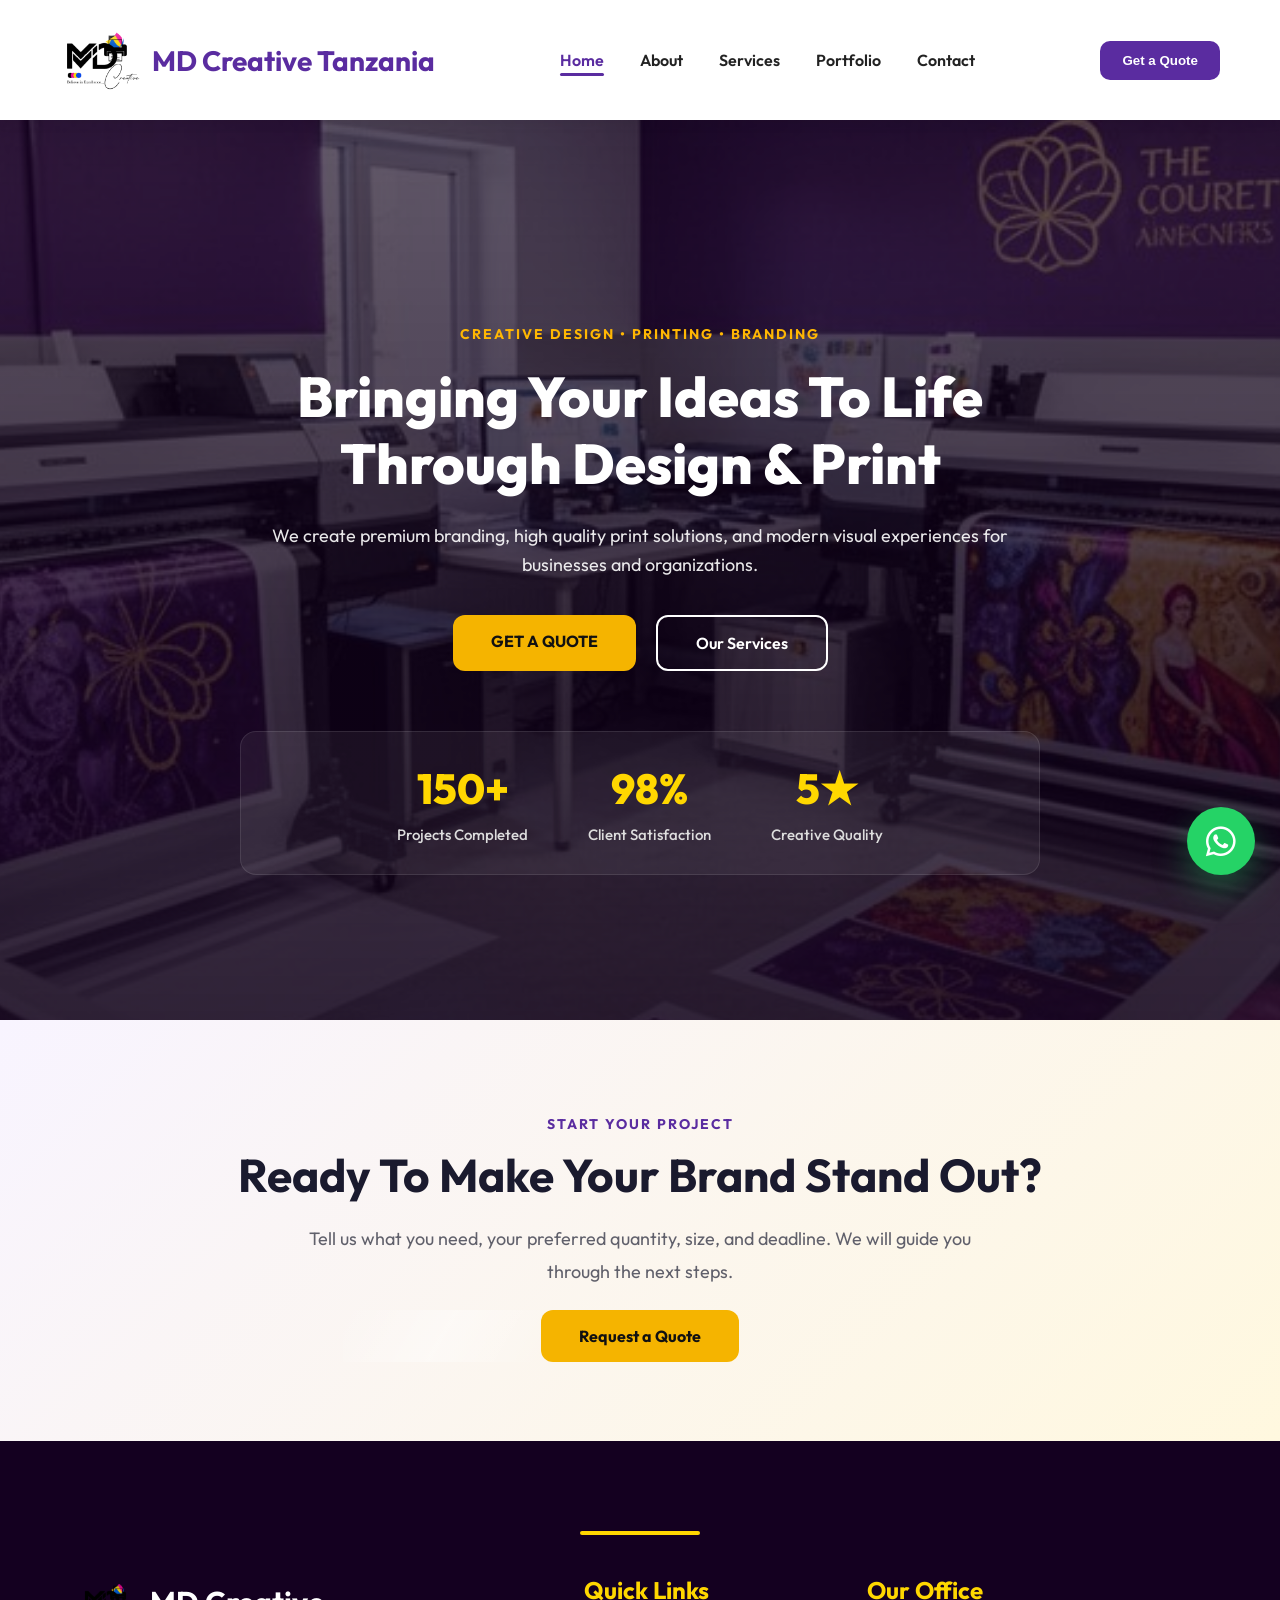
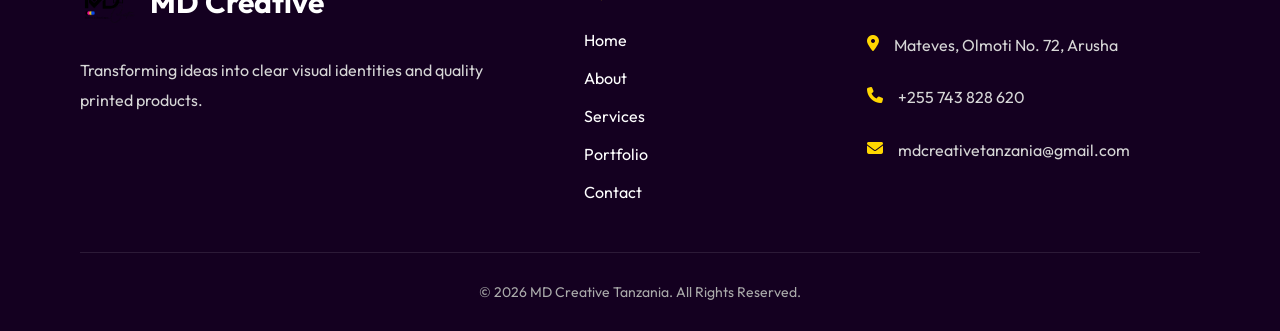
==== commit 353a3f40: "updates on pages html" ====
--- a/index.html
+++ b/index.html
@@ -30,32 +30,9 @@
         <div class="hero-stats"><div class="hero-stat"><h3>150+</h3><p>Projects Completed</p></div><div class="hero-stat"><h3>98%</h3><p>Client Satisfaction</p></div><div class="hero-stat"><h3>5★</h3><p>Creative Quality</p></div></div>
       </div>
     </section>
-    <section class="about fade-up">
-      <div class="about-text"><span class="section-tag">About Us</span><h2>Excellence In Every Creative Detail</h2><p>MD Creative Tanzania is a printing and graphic design company based in Arusha. We help businesses, organizations, churches, and individuals communicate through clear design and quality print.</p><p>Our work covers brand identity, marketing materials, business stationery, event graphics, large-format printing, and branded merchandise.</p><a href="about.html" class="primary-btn">Learn More</a></div>
-      <div class="about-image parallax-item"><img src="assets/hero.jpg" alt="Creative design and printing workspace"></div>
-    </section>
-    <section class="services fade-up">
-      <div class="services-header"><span class="section-tag">Our Services</span><h2>Solutions Built For You</h2><p class="section-intro">One creative partner for your brand, print, and promotional needs.</p></div>
-      <div class="services-grid">
-        <article class="service-card"><div class="service-icon"><i class="fa-solid fa-palette"></i></div><h3>Graphic Design</h3><p>Logos, posters, flyers, social media graphics, packaging, and complete visual identity systems.</p></article>
-        <article class="service-card"><div class="service-icon"><i class="fa-solid fa-print"></i></div><h3>Premium Printing</h3><p>Professional printing for business cards, booklets, receipts, banners, stickers, labels, and promotional materials.</p></article>
-        <article class="service-card"><div class="service-icon"><i class="fa-solid fa-shirt"></i></div><h3>Brand Merchandise</h3><p>Custom T-shirts, caps, mugs, uniforms, gifts, and office stationery that carry your brand consistently.</p></article>
-      </div>
-      <div class="section-action"><a href="services.html" class="primary-btn">View All Services</a></div>
-    </section>
-    <section class="portfolio fade-up">
-      <div class="portfolio-header"><span class="section-tag">Our Portfolio</span><h2>Recent Creative Work</h2><p class="portfolio-subtitle">A selection of branding, print, poster, and packaging projects.</p></div>
-      <div class="portfolio-grid">
-        <article class="portfolio-item"><img src="assets/work1.jpg" alt="Banana bread product labels"><div class="portfolio-overlay"><span class="portfolio-category">Branding</span><h3>Banana Bread Labels</h3></div></article>
-        <article class="portfolio-item"><img src="assets/work2.jpg" alt="Creative service poster"><div class="portfolio-overlay"><span class="portfolio-category">Graphic Design</span><h3>Creative Service Poster</h3></div></article>
-        <article class="portfolio-item"><img src="assets/work3.jpg" alt="Good Friday event poster"><div class="portfolio-overlay"><span class="portfolio-category">Posters & Flyers</span><h3>Good Friday Poster</h3></div></article>
-        <article class="portfolio-item"><img src="assets/work4.jpg" alt="Easter event branding"><div class="portfolio-overlay"><span class="portfolio-category">Event Branding</span><h3>Easter Event Design</h3></div></article>
-      </div>
-      <div class="section-action"><a href="portfolio.html" class="primary-btn">Explore Portfolio</a></div>
-    </section>
     <section class="home-cta fade-up"><span class="section-tag">Start Your Project</span><h2>Ready To Make Your Brand Stand Out?</h2><p>Tell us what you need, your preferred quantity, size, and deadline. We will guide you through the next steps.</p><a href="contact.html" class="primary-btn">Request a Quote</a></section>
   </main>
-  <footer class="footer"><div class="footer-container"><div class="footer-box"><div class="footer-logo"><img src="assets/logo.png" alt="MD Creative logo"><h2>MD Creative</h2></div><p>Transforming ideas into clear visual identities and quality printed products.</p></div><div class="footer-box"><h3>Quick Links</h3><div class="footer-links"><a href="index.html">Home</a><a href="about.html">About</a><a href="services.html">Services</a><a href="portfolio.html">Portfolio</a><a href="contact.html">Contact</a></div></div><div class="footer-box"><h3>Our Office</h3><div class="footer-contact"><p><i class="fa-solid fa-location-dot"></i> Mateves, Olmoti No. 72, Arusha</p><p><i class="fa-solid fa-phone"></i> <a href="tel:+255743828620">+255 743 828 620</a></p><p><i class="fa-solid fa-envelope"></i> <a href="mailto:mdcreative@gmail.com">mdcreative@gmail.com</a></p></div></div></div><div class="footer-bottom"><p>&copy; 2026 MD Creative Tanzania. All Rights Reserved.</p></div></footer>
+  <footer class="footer"><div class="footer-container"><div class="footer-box"><div class="footer-logo"><img src="assets/logo.png" alt="MD Creative logo"><h2>MD Creative</h2></div><p>Transforming ideas into clear visual identities and quality printed products.</p></div><div class="footer-box"><h3>Quick Links</h3><div class="footer-links"><a href="index.html">Home</a><a href="about.html">About</a><a href="services.html">Services</a><a href="portfolio.html">Portfolio</a><a href="contact.html">Contact</a></div></div><div class="footer-box"><h3>Our Office</h3><div class="footer-contact"><p><i class="fa-solid fa-location-dot"></i> Mateves, Olmoti No. 72, Arusha</p><p><i class="fa-solid fa-phone"></i> <a href="tel:+255743828620">+255 743 828 620</a></p><p><i class="fa-solid fa-envelope"></i> <a href="mailto:mdcreativetanzania@gmail.com">mdcreativetanzania@gmail.com</a></p></div></div></div><div class="footer-bottom"><p>&copy; 2026 MD Creative Tanzania. All Rights Reserved.</p></div></footer>
   <a href="https://wa.me/255743828620" class="whatsapp-btn" target="_blank" rel="noopener" aria-label="Chat with MD Creative on WhatsApp"><i class="fa-brands fa-whatsapp"></i></a>
   <script src="script.js"></script>
 </body>
